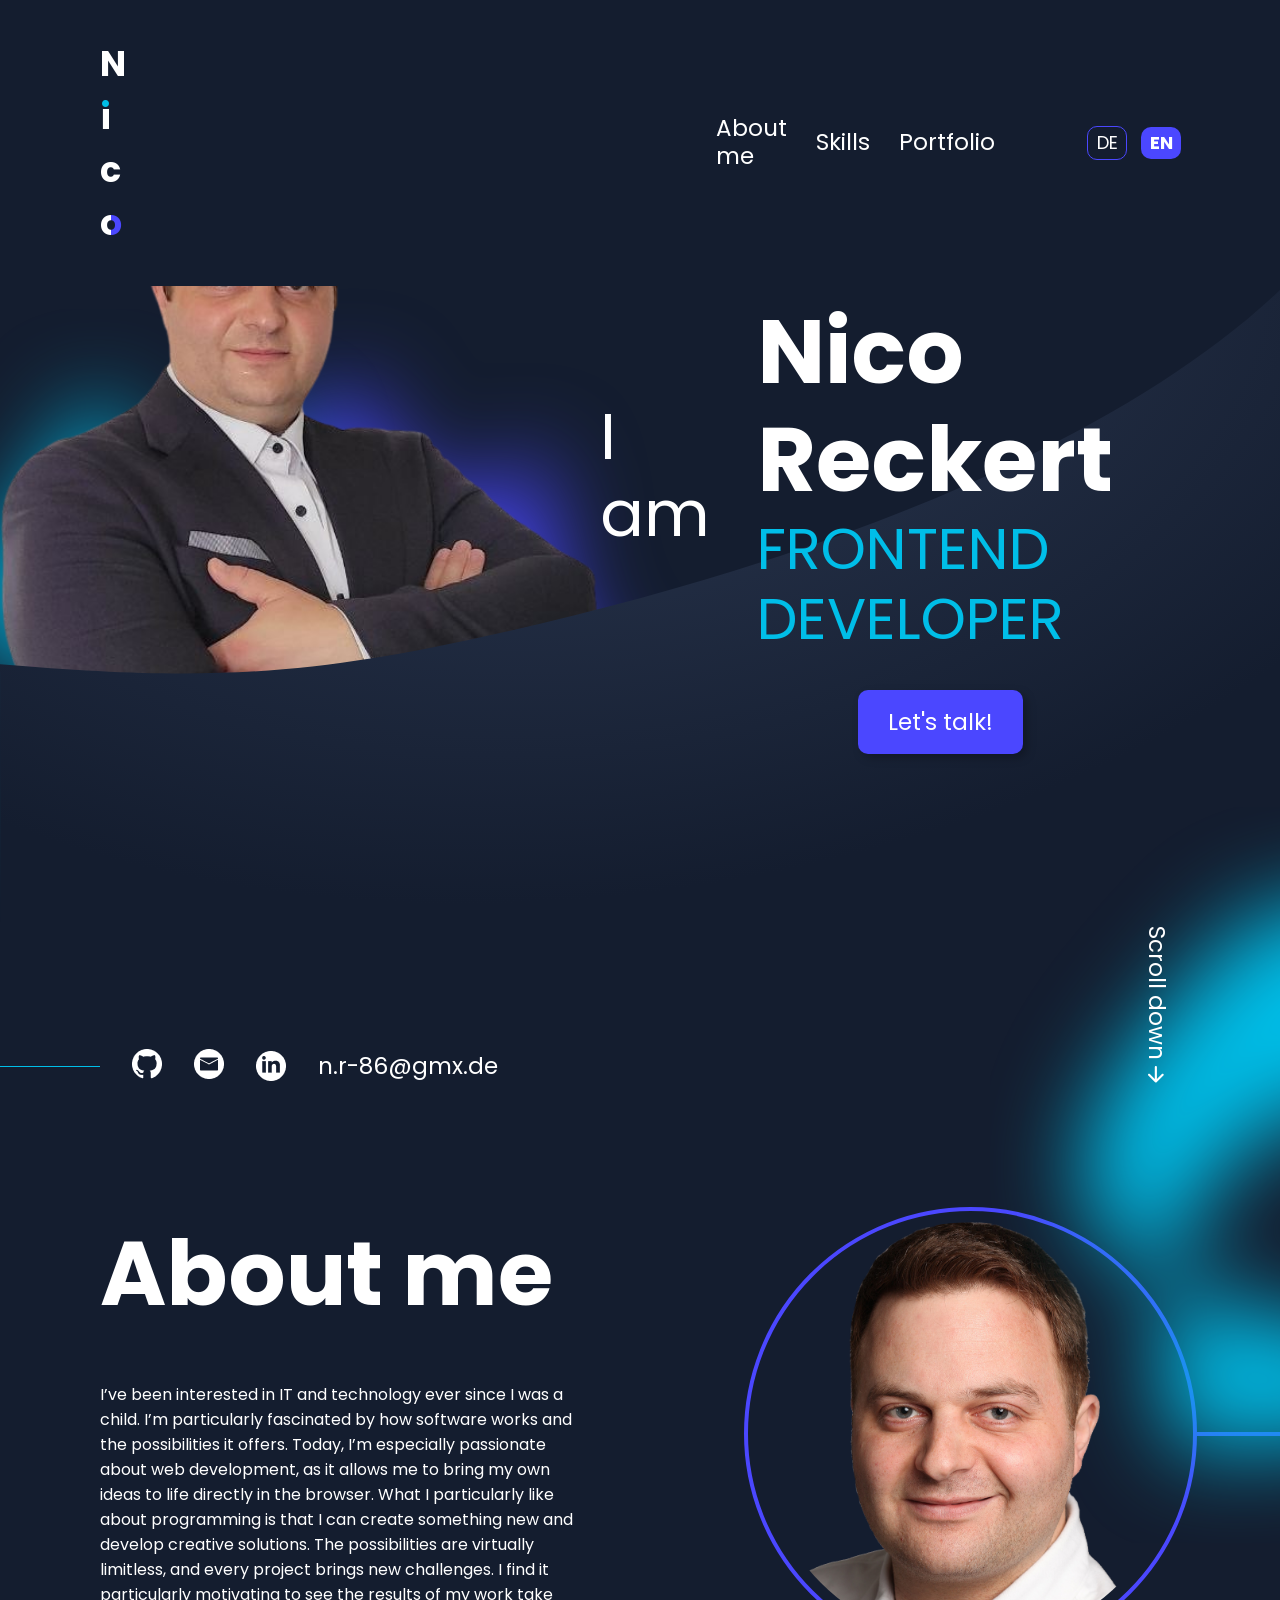
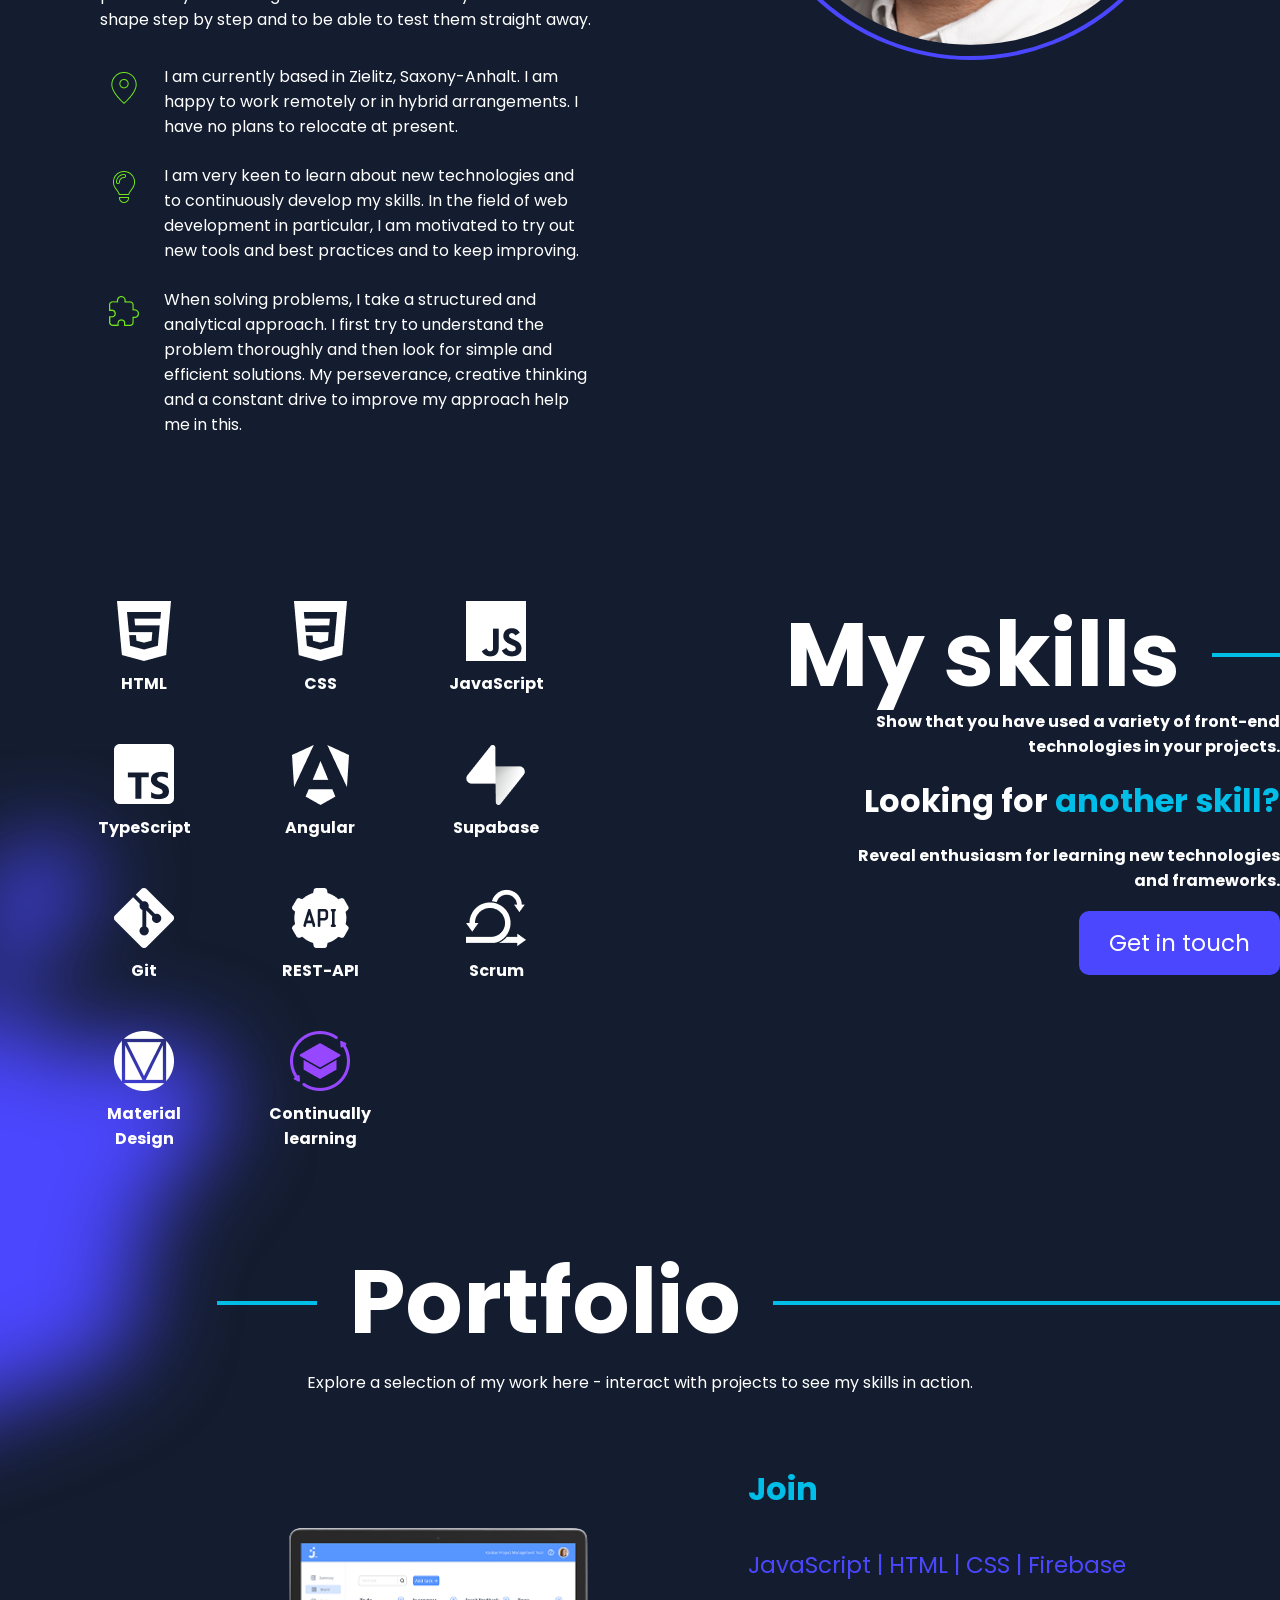
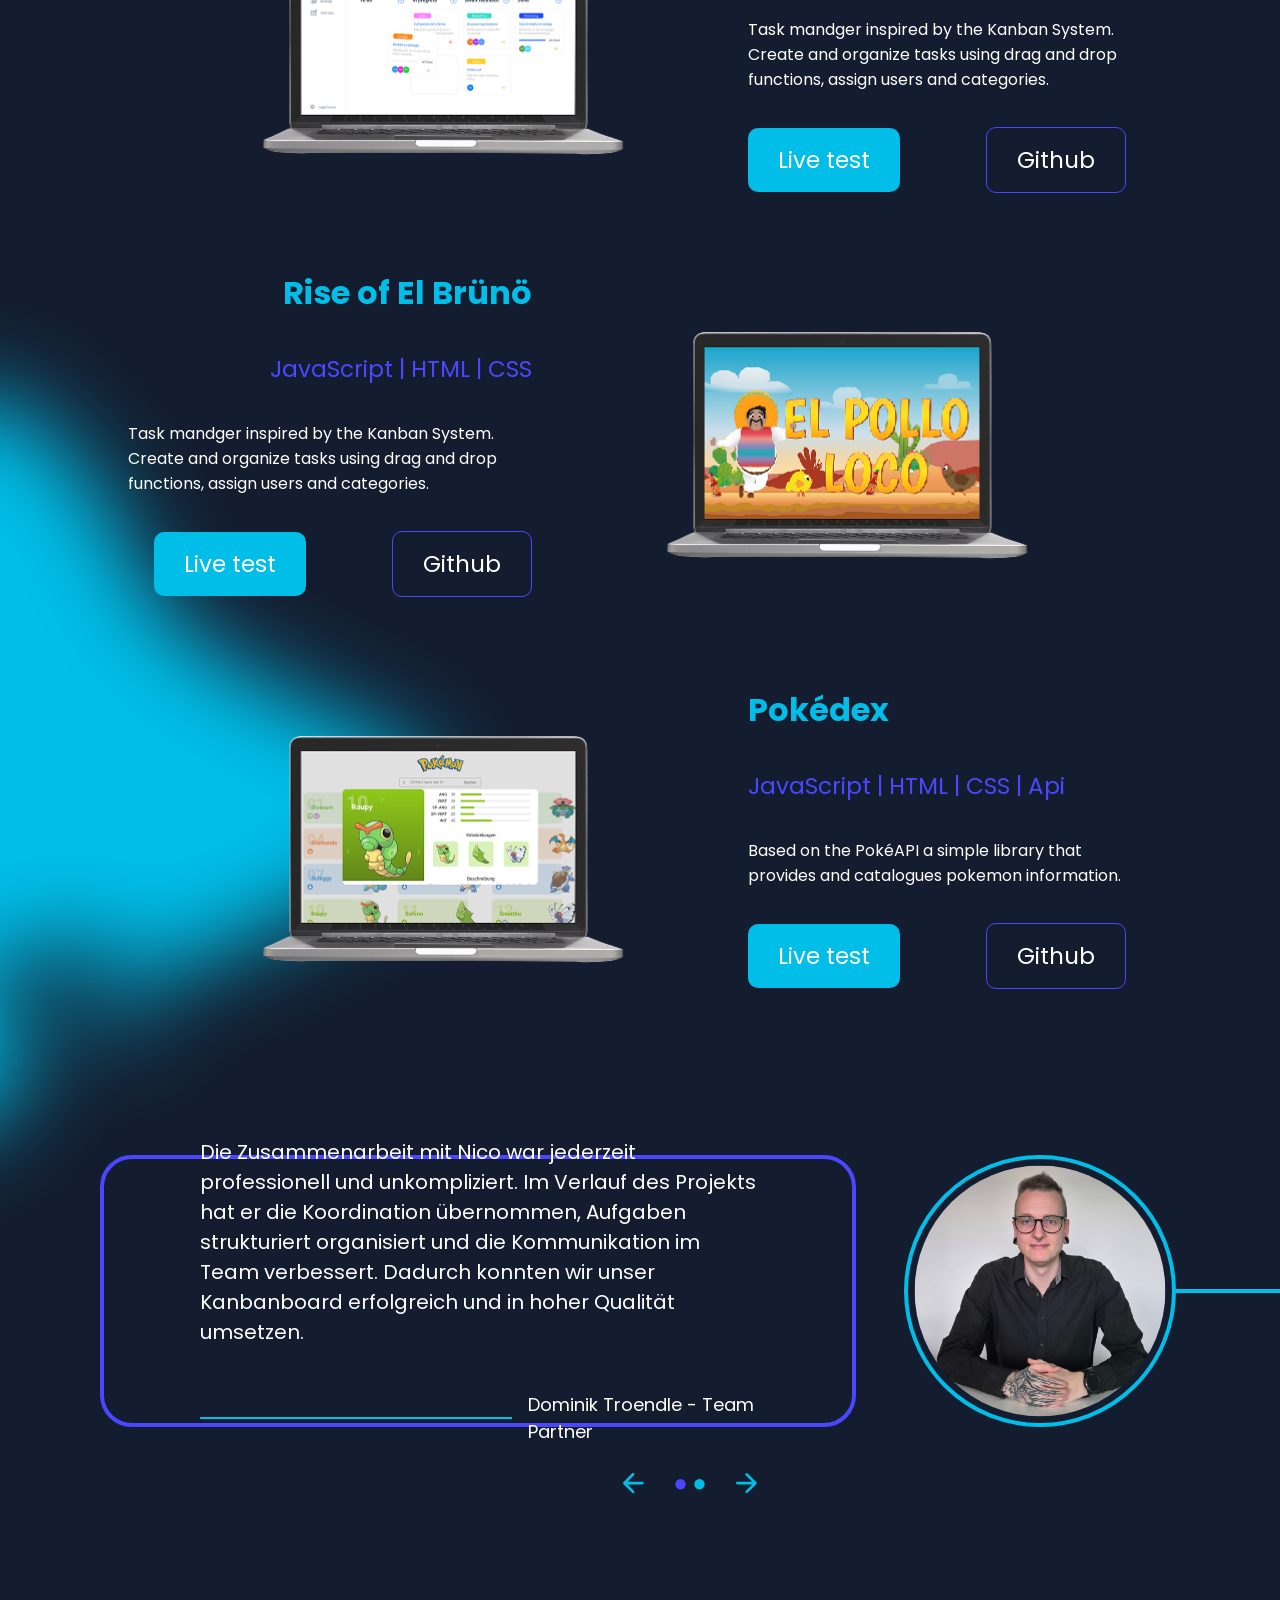
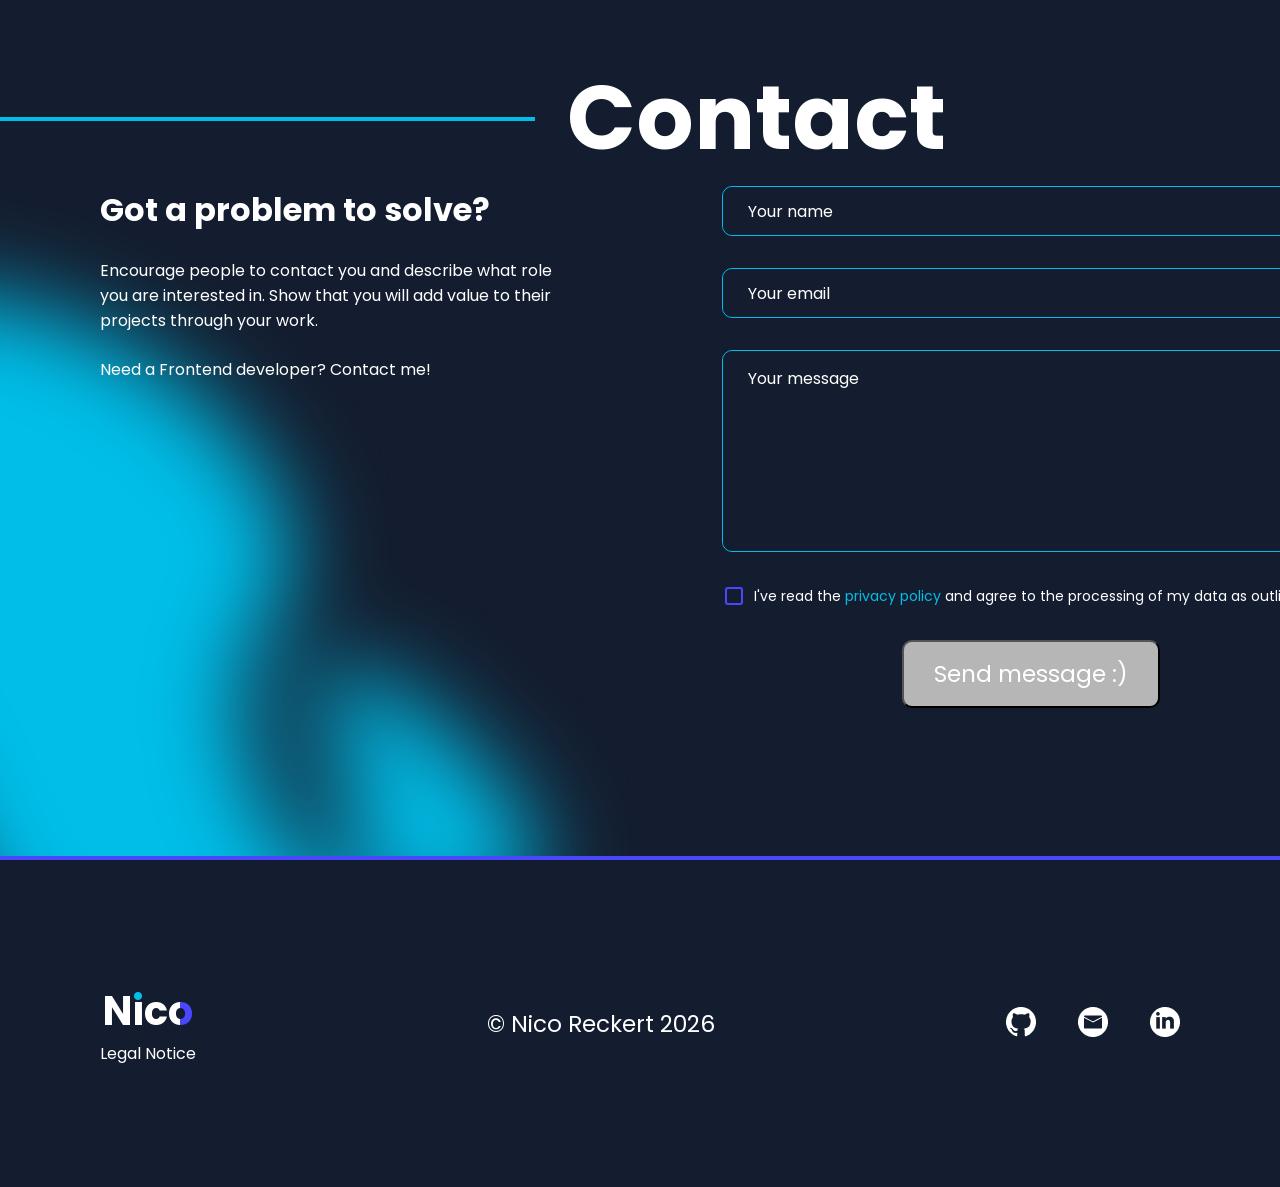
==== index.html @ 0bc27a44 "New assets and section shadows added. Contact form updated with overlay feedback and email sending f" ====
<!DOCTYPE html>
<html lang="en">

<head>
    <meta charset="UTF-8">
    <meta name="viewport" content="width=device-width, initial-scale=1.0">
    <title>Nico Reckert</title>
    <link rel="icon" type="image/svg+xml" href="./assets/icons/favicon.svg">
    <link rel="stylesheet" href="style.css">
    <link rel="stylesheet" href="css/font.css">
</head>

<body>
    <div class="all-content">
        <div class="content">
            <img class="shadow2" src="./assets/img/31. Green shadow Skills Portfolio.svg" alt="">
            <img class="shadow3" src="./assets/img/32 Purple shadow portfolio.svg" alt="">
            <img class="shadow4" src="./assets/img/33. Purple shadow Footer.svg" alt="">
            <img class="shadow5" src="./assets/img/54. Green shadow 3 (skills and portfolio section).svg" alt="">
            <header class="header">
                <div class="header__container">
                    <span class="header__logo">N<span class="header__logo-i">i</span>c<span
                            class="header__logo-o">o</span>
                    </span>
                    <nav class="header__nav">
                        <div class="header__links">
                            <a class="header__link" href="#about">About me</a>
                            <a class="header__link" href="#skills">Skills</a>
                            <a class="header__link" href="#portfolio">Portfolio</a>
                        </div>
                        <div class="header__language-switcher">
                            <button class="header__language-button" id="german-button">DE</button>
                            <button class="header__language-button header__language-button--active"
                                id="english-button">EN</button>
                        </div>
                    </nav>
                </div>
            </header>
            <section class="hero">
                <div class="hero__container">
                    <div class="hero__main">
                        <div class="hero__image-wrapper">
                            <img class="hero__image" src="./assets/img/Test9.png" alt="">
                            <img class="hero__shadows" src="./assets/img/29. photo shadows.svg" alt="">
                        </div>
                        <div class="hero__content">
                            <div class="hero__text">
                                <div class="hero__heading">
                                    <span class="hero__intro">I am</span>
                                    <div class="hero__title">
                                        <h1 class="hero__name">Nico Reckert</h1>
                                        <p class="hero__role">FRONTEND DEVELOPER</p>
                                    </div>
                                </div>
                                <a href="#contact" class="hero__button">Let's talk!</a>
                            </div>
                        </div>
                    </div>
                    <div class="hero__footer">
                        <div class="hero__social">
                            <span class="hero__social-line"></span>
                            <a href="https://github.com/NicoReckert" target="_blank"><img class="hero__social-icon"
                                    src="./assets/icons/Property 1=Default(1).png" alt=""></a>
                            <a href="#contact"><img class="hero__social-icon"
                                    src="./assets/icons/Property 1=Default(2).png" alt=""></a>
                            <img class="hero__social-icon" src="./assets/icons/Property 1=Default(3).png" alt="">
                            <a class="hero__email" href="mailto:n.r-86@gmx.de">n.r-86@gmx.de</a>
                        </div>
                        <div class="hero__scroll">
                            <span class="hero__scroll-text">Scroll down</span>
                            <img class="hero__scroll-icon" src="./assets/icons/Vector(2).svg" alt="">
                        </div>
                    </div>
                </div>
                <div class="hero__divider">
                    <img class="hero__divider-img" src="./assets/img/28. Hero Background.svg" alt="">
                </div>
            </section>
            <section class="about" id="about">
                <img class="shadow1" src="./assets/img/30. Purple shadow about me.svg" alt="">
                <div class="about__content">
                    <h2 class="about__title" id="about-title">About me</h2>
                    <div class="about__body">
                        <p class="about__text" id="about-introduction">
                            Schon seit meiner Kindheit interessiere ich mich für IT und Technik. Besonders fasziniert
                            mich,
                            wie Software funktioniert und welche Möglichkeiten sie bietet. Heute begeistert mich vor
                            allem
                            die Webentwicklung, da ich hier eigene Ideen direkt im Browser umsetzen kann.

                            Am Programmieren gefällt mir besonders, dass ich etwas Neues erschaffen und kreative
                            Lösungen
                            entwickeln kann. Die Möglichkeiten sind nahezu unbegrenzt, und jedes Projekt bringt neue
                            Herausforderungen mit sich. Besonders motivierend ist für mich, die Ergebnisse meiner Arbeit
                            Schritt für Schritt wachsen zu sehen und direkt testen zu können.</p>
                        <div class="about__social">
                            <div class="about__social-item">
                                <img class="about__social-icon" src="./assets/icons/11.Location.png" alt="">
                                <p class="about__text" id="about-location">Ich bin derzeit in Zielitz in Sachsen-Anhalt
                                    ansässig. Ich
                                    arbeite
                                    gerne remote oder in
                                    hybriden Modellen. Eine Relocation ist für mich aktuell nicht vorgesehen.</p>
                            </div>
                            <div class="about__social-item">
                                <img class="about__social-icon" src="./assets/icons/12. bulb desktop.png" alt="">
                                <p class="about__text" id="about-learning">Ich bin sehr daran interessiert, neue
                                    Technologien kennenzulernen
                                    und
                                    meine Fähigkeiten kontinuierlich weiterzuentwickeln. Besonders im Bereich
                                    Webentwicklung
                                    motiviert es mich, neue Tools und Best Practices auszuprobieren und mich stetig zu
                                    verbessern.</p>
                            </div>
                            <div class="about__social-item">
                                <img class="about__social-icon" src="./assets/icons/13. puzzle desktop.png" alt="">
                                <p class="about__text" id="about-problem-solving">Beim Lösen von Problemen gehe ich
                                    strukturiert und analytisch
                                    vor.
                                    Ich versuche zunächst, das Problem genau zu verstehen und suche dann nach einfachen
                                    und
                                    effizienten Lösungen. Dabei helfen mir Ausdauer, kreatives Denken und das ständige
                                    Verbessern meiner Umsetzung.</p>
                            </div>
                        </div>
                    </div>
                </div>
                <div class="about__visual">
                    <div class="about__portrait-wrapper">
                        <img class="about__image" src="./assets/img/portrait.png" alt="">
                    </div>
                    <span class="about__line"></span>
                </div>
            </section>
            <section class="skills" id="skills">
                <ul class="skills__grid">
                    <li class="skills__item">
                        <img class="skills__icon" src="./assets/icons/14. Icons.png" alt="HTML">
                        <p class="skills__item-label">HTML</p>
                    </li>
                    <li class="skills__item">
                        <img class="skills__icon" src="./assets/icons/14. Icons(1).png" alt="CSS">
                        <p class="skills__item-label">CSS</p>
                    </li>
                    <li class="skills__item">
                        <img class="skills__icon" src="./assets/icons/14. Icons(2).png" alt="JavaScript">
                        <p class="skills__item-label">JavaScript</p>
                    </li>
                    <li class="skills__item">
                        <img class="skills__icon" src="./assets/icons/14. Icons(3).png" alt="TypeScript">
                        <p class="skills__item-label">TypeScript</p>
                    </li>
                    <li class="skills__item">
                        <img class="skills__icon" src="./assets/icons/14. Icons(4).png" alt="Angular">
                        <p class="skills__item-label">Angular</p>
                    </li>
                    <li class="skills__item">
                        <img class="skills__icon" src="./assets/icons/14. Icons(5).png" alt="Supabase">
                        <p class="skills__item-label">Supabase</p>
                    </li>
                    <li class="skills__item">
                        <img class="skills__icon" src="./assets/icons/14. Icons(6).png" alt="Git">
                        <p class="skills__item-label">Git</p>
                    </li>
                    <li class="skills__item">
                        <img class="skills__icon" src="./assets/icons/14. Icons(7).png" alt="REST-API">
                        <p class="skills__item-label">REST-API</p>
                    </li>
                    <li class="skills__item">
                        <img class="skills__icon" src="./assets/icons/14. Icons(8).png" alt="Scrum">
                        <p class="skills__item-label">Scrum</p>
                    </li>
                    <li class="skills__item">
                        <img class="skills__icon" src="./assets/icons/14. Icons(9).png" alt="Material Design">
                        <p class="skills__item-label">Material Design</p>
                    </li>
                    <li class="skills__item">
                        <img class="skills__icon" src="./assets/icons/14. Icons(10).png" alt="Continually learning">
                        <p class="skills__item-label">Continually learning</p>
                    </li>
                </ul>
                <div class="skills__content">
                    <div class="skills__header">
                        <h2 class="skills__title">My skills</h2>
                        <span class="skills__line"></span>
                    </div>
                    <p class="skills__text">Show that you have used a variety of front-end </p>
                    <p class="skills__text"> technologies in your projects.</p><br>
                    <p class="skills__highlight">Looking for <span class="skills__highlight-accent">another
                            skill?</span></p><br>
                    <p class="skills__text">Reveal enthusiasm for learning new technologies</p>
                    <p class="skills__text">and frameworks.</p><br>
                    <a href="#contact" class="skills__button">Get in touch</a>
                </div>
            </section>
            <section class="portfolio" id="portfolio">
                <div class="portfolio__header">
                    <span class="portfolio__line-left"></span>
                    <h2 class="portfolio__title">Portfolio</h2>
                    <span class="portfolio__line-right"></span>
                </div>
                <p class="portfolio__text">Explore a selection of my work here - interact with projects to see my skills
                    in action.</p>
                <div class="portfolio__project">
                    <img class="portfolio__project-image" src="./assets/img/join photo.png" alt="">
                    <div class="portfolio__project-content">
                        <h3 class="portfolio__project-title">Join</h3>
                        <p class="portfolio__project-tech">JavaScript | HTML | CSS | Firebase</p>
                        <p class="portfolio__project-description">Task mandger inspired by the Kanban System. Create and
                            organize tasks
                            using drag and drop
                            functions, assign users and categories.</p>
                        <div class="portfolio__project-actions">
                            <a class="portfolio__project-link--primary" href="https://join.nico-reckert.de"
                                target="_blank">Live test</a>
                            <a class="portfolio__project-link--secondary" href="https://github.com/NicoReckert/join"
                                target="_blank">Github</a>
                        </div>
                    </div>
                </div>
                <div class="portfolio__project portfolio__project--reversed">
                    <img class="portfolio__project-image" src="./assets/img/El Pollo Loco photo.png" alt="">
                    <div class="portfolio__project-content portfolio__project-content--end">
                        <h3 class="portfolio__project-title">Rise of El Brünö</h3>
                        <p class="portfolio__project-tech">JavaScript | HTML | CSS</p>
                        <p class="portfolio__project-description">Task mandger inspired by the Kanban System. Create and
                            organize tasks
                            using drag and drop
                            functions, assign users and categories.</p>
                        <div class="portfolio__project-actions">
                            <a class="portfolio__project-link--primary" href="https://rise-of-el-brueno.nico-reckert.de"
                                target="_blank">Live test</a>
                            <a class="portfolio__project-link--secondary"
                                href="https://github.com/NicoReckert/rise-of-el-brueno" target="_blank">Github</a>
                        </div>
                    </div>
                </div>
                <div class="portfolio__project">
                    <img class="portfolio__project-image" src="./assets/img/Pokédex photo.png" alt="">
                    <div class="portfolio__project-content">
                        <h3 class="portfolio__project-title">Pokédex</h3>
                        <p class="portfolio__project-tech">JavaScript | HTML | CSS | Api</p>
                        <p class="portfolio__project-description">Based on the PokéAPI a simple library that provides
                            and catalogues pokemon information.</p>
                        <div class="portfolio__project-actions">
                            <a class="portfolio__project-link--primary" href="https://pokedex.nico-reckert.de"
                                target="_blank">Live test</a>
                            <a class="portfolio__project-link--secondary" href="https://github.com/NicoReckert/pokedex"
                                target="_blank">Github</a>
                        </div>
                    </div>
                </div>
            </section>
            <section class="references">
                <div class="references__item">
                    <div class="references__content">
                        <p class="references__quote" id="references-quote">Die Zusammenarbeit mit Nico war jederzeit
                            professionell und unkompliziert. Im Verlauf des Projekts hat er die Koordination übernommen,
                            Aufgaben strukturiert organisiert und die Kommunikation im Team verbessert. Dadurch konnten
                            wir unser Kanbanboard erfolgreich und in hoher Qualität umsetzen.</p>
                        <div class="references__footer">
                            <span class="references__divider"></span>
                            <p class="references__author" id="references-author">Dominik Troendle - Team Partner</p>
                        </div>
                    </div>
                    <div class="references__profile">
                        <div class="references__avatar">
                            <img class="references__image" id="references-image" src="./assets/img/187118235.png"
                                alt="">
                        </div>
                        <span class="references__line"></span>
                    </div>
                </div>
                <div class="references__navigation">
                    <button class="references__button" id="references-prev"><img class="references__button-arrow"
                            src="./assets/icons/arrow_back.svg" alt=""></button>
                    <div class="references__dots">
                        <span class="references__dot references__dot-active">●</span>
                        <span class="references__dot">●</span>
                        <!-- <span class="references__dot">●</span> -->
                    </div>
                    <button class="references__button" id="references-next"><img class="references__button-arrow"
                            src="./assets/icons/arrow_forward.svg" alt=""></button>
                </div>
            </section>
            <section class="contact" id="contact">
                <div class="contact__header">
                    <span class="contact__line"></span>
                    <h2 class="contact__title">Contact</h2>
                </div>
                <div class="contact__content">
                    <div class="contact__info">
                        <h3 class="contact__subtitle">Got a problem to solve?</h3>
                        <p class="contact__text">Encourage people to contact you and describe what role you are
                            interested in. Show that you
                            will add value to their projects through your work.</p>
                        <p class="contact__text">Need a Frontend developer? Contact me!</p>
                    </div>
                    <form class="contact__form" id="contact-form">
                        <div class="contact__group">
                            <div class="contact__field" id="field-name">
                                <input class="contact__input" id="contact-name" type="text" placeholder="Your name">
                            </div>
                            <span class="contact__error-text d-none" id="error-name">Your name is
                                required</span>
                        </div>
                        <div class="contact__group">
                            <div class="contact__field" id="field-email">
                                <input class="contact__input" id="contact-email" type="email" autocomplete="email"
                                    placeholder="Your email">
                            </div>
                            <span class="contact__error-text d-none" id="error-email-required">Your email is
                                required</span>
                            <span class="contact__error-text d-none" id="error-email-format">
                                Please enter a valid email address
                            </span>
                        </div>
                        <div class="contact__group">
                            <div class="contact__field-area" id="field-message">
                                <textarea class="contact__textarea" id="contact-message"
                                    placeholder="Your message"></textarea>
                            </div>
                            <span class="contact__error-text d-none" id="error-message">Your message is
                                empty</span>
                        </div>
                        <div class="contact__group">
                            <div class="contact__privacy">
                                <div class="contact__checkbox-wrapper">
                                    <input class="contact__checkbox" id="contact-policy" type="checkbox">
                                </div>
                                <p class="contact__privacy-text">I've read the <a class="contact__privacy-link"
                                        href="./html/privacy-policy.html" target="_blank">privacy policy</a> and agree
                                    to the processing
                                    of my data as
                                    outlined.</p>
                            </div>
                            <span class="contact__error-text d-none" id="error-policy">Please accept the
                                privacy policy.</span>
                        </div>
                        <button type="submit" class="contact__button" id="submit-button">Send message :)</button>
                    </form>
                </div>
            </section>
        </div>
    </div>
    <footer class="footer">
        <div class="footer__info">
            <h2 class="footer__logo">N<span class="footer__logo-i">i</span>c<span class="footer__logo-o">o</span></h2>
            <a class="footer__legal-link" href="./html/legal-notice.html" target="_blank">Legal Notice</a>
        </div>
        <p class="footer__copyright">© Nico Reckert 2026</p>
        <div class="footer__social">
            <a class="footer__social-link" href="https://github.com/NicoReckert" target="_blank">
                <img class="footer__social-icon" src="./assets/icons/8. Github button.png" alt="">
            </a>
            <a class="footer__social-link" href="#contact">
                <img class="footer__social-icon" src="./assets/icons/9. Email button.png" alt="">
            </a>
            <a class="footer__social-link" href="">
                <img class="footer__social-icon" src="./assets/icons/10. Linkedin button.png" alt="">
            </a>
        </div>
    </footer>
    <div class="overlay d-none" id="overlay">
        <div class="overlay__content">
            <h3 id="overlay-title"></h3>
            <p id="overlay-message"></p>
        </div>
    </div>
    <script type="module" src="main.js"></script>
</body>

</html>
---- style.css ----
/* .hero__image-wrapper,
.hero__heading,
.hero__button,
.hero__social,
.hero__scroll {
    opacity: 0;
    transform: translateY(20px);
    animation: fadeUp 0.8s ease forwards;
}

.hero__image-wrapper { animation-delay: 0.1s; }
.hero__heading       { animation-delay: 0.3s; }
.hero__button        { animation-delay: 0.5s; }
.hero__social        { animation-delay: 0.7s; }
.hero__scroll        { animation-delay: 0.9s; }

@keyframes fadeUp {
    to {
        opacity: 1;
        transform: translateY(0);
    }
}

.hero__image-wrapper {
    opacity: 0;
    transform: scale(0.95);
    animation: imageIn 1s ease forwards;
}

@keyframes imageIn {
    to {
        opacity: 1;
        transform: scale(1);
    }
} */

/* .hero__image-wrapper,
.hero__heading,
.hero__button,
.hero__social,
.hero__scroll,
.hero__divider {
    opacity: 0;
    transform: translateY(20px) scale(1.03);
    filter: blur(10px);
}

.hero__image-wrapper {
    animation: imageReveal 1s ease forwards;
    animation-delay: 0.1s;
}

@keyframes imageReveal {
    0% {
        opacity: 0;
        transform: scale(1.08);
        filter: blur(14px);
    }
    60% {
        opacity: 1;
        filter: blur(2px);
    }
    100% {
        opacity: 1;
        transform: scale(1);
        filter: blur(0);
    }
}

.hero__heading {
    animation: textIn 0.8s ease forwards;
    animation-delay: 0.6s;
}

.hero__button {
    animation: textIn 0.8s ease forwards;
    animation-delay: 0.8s;
}

@keyframes textIn {
    to {
        opacity: 1;
        transform: translateY(0) scale(1);
        filter: blur(0);
    }
}

.hero__social {
    animation: uiIn 0.8s ease forwards;
    animation-delay: 1.0s;
}

.hero__scroll {
    animation: uiIn 0.8s ease forwards;
    animation-delay: 1.2s;
}

@keyframes uiIn {
    to {
        opacity: 1;
        transform: translateY(0);
        filter: blur(0);
    }
}

.hero__divider {
    animation: dividerIn 1.2s ease forwards;
    animation-delay: 1.4s;
}

@keyframes dividerIn {
    0% {
        opacity: 0;
        transform: translateY(60px);
        filter: blur(8px);
    }
    100% {
        opacity: 1;
        transform: translateY(0);
        filter: blur(0);
    }
}

.hero::before {
    content: "";
    position: absolute;
    inset: 0;
    background: linear-gradient(
        to bottom,
        transparent,
        rgba(0, 150, 255, 0.08),
        transparent
    );
    transform: translateY(-100%);
    animation: scan 1.2s ease forwards;
    z-index: 5;
    pointer-events: none;
}

@keyframes scan {
    to {
        transform: translateY(100%);
    }
} */

:root {
    --primary-1: #4B47FF;
    /*#70E61C*/
    --primary-2: #00BEE8;
    /*#9747FF*/
    --error-color: #E61C40;
    --bg-color: #141D2F;
    --text-color: #FFFFFF;

    --shadow-soft: 0 6px 16px rgba(0, 0, 0, 0.35);
    --shadow-hover: 0 10px 24px rgba(0, 0, 0, 0.45);
    --shadow-primary: 0 8px 20px rgba(75, 71, 255, 0.35);
    --shadow-secondary: 0 8px 20px rgba(0, 190, 232, 0.35);
}

* {
    box-sizing: border-box;
    margin: 0;
    font-family: 'Open-Sans', sans-serif;
}

html {
    scroll-behavior: smooth;
    height: 100%;
}

body {
    scroll-behavior: smooth;
    min-height: 100%;
    display: flex;
    flex-direction: column;
    overflow-x: hidden;
    background-color: #141D2F;
}

.allcontent {
    display: flex;
    flex-direction: column;
    width: 100%;
    flex: 1;
}

.content {
    display: flex;
    justify-content: flex-start;
    align-items: center;
    flex-direction: column;
    width: 100%;
    position: relative;
    overflow: hidden;
}

.shadow1 {
    position: absolute;
    /* width: 572px;
    height: 608px; */
    top: 0px;
    /* transform: translateY(-250px); */
    right: -450px;
    object-fit: cover;
    z-index: 2;
    margin-top: -400px;
}

.shadow2 {
    position: absolute;
    /* width: 572px;
    height: 608px; */
    top: 2350px;
    left: -580px;
    object-fit: cover;
    z-index: -1;
}

.shadow3 {
    position: absolute;
    /* width: 572px;
    height: 608px; */
    top: 3500px;
    left: -300px;
    object-fit: cover;
    z-index: -1;
}

.shadow4 {
    position: absolute;
    /* width: 572px;
    height: 608px; */
    top: 5000px;
    left: -450px;
    object-fit: cover;
    z-index: -1;
}

.shadow5 {
    position: absolute;
    /* width: 572px;
    height: 608px; */
    top: 3650px;
    left: 1620px;
    object-fit: cover;
    z-index: -1;
    transform: scaleX(-1);
}

.header {
    position: fixed;
    display: flex;
    justify-content: center;
    align-items: center;
    background-color: #141D2F;
    width: 100%;
    z-index: 5;
}

.header__container {
    display: flex;
    justify-content: space-between;
    align-items: center;
    width: 100%;
    max-width: 1440px;
    padding: 37px 100px;
    gap: 590px;

}

.header__nav {
    display: flex;
    justify-content: center;
    align-items: center;
    gap: 92px;
}

.header__logo,
h2 {
    color: white;
    font-size: 35px;
    font-family: 'Poppins-Bold';
    font-weight: bold;
}

.header__logo-i {
    display: inline-block;
    color: white;
    font-family: 'Poppins-Bold';
    font-weight: bold;
    font-size: 35px;
    background: linear-gradient(to bottom,
            var(--primary-2) 0 35%,
            white 35% 100%);
    -webkit-background-clip: text;
    background-clip: text;
    -webkit-text-fill-color: transparent;
    color: transparent;
}

.header__logo-o {
    display: inline-block;
    color: white;
    font-family: 'Poppins-Bold';
    font-weight: bold;
    font-size: 35px;
    background: linear-gradient(to right,
            white 0 50%,
            var(--primary-1) 50% 100%);

    -webkit-background-clip: text;
    background-clip: text;
    -webkit-text-fill-color: transparent;
    color: transparent;
}

.header__links {
    display: flex;
    justify-content: center;
    align-items: center;
    gap: 29px;
}

.header__link {
    color: white;
    text-decoration: none;
    font-size: 23px;
    font-family: 'Poppins-Regular';
    font-weight: 400;
    letter-spacing: 0%;
    line-height: 120%;
    transition: all ease-in-out 125ms;
}

.header__link:hover {
    color: var(--primary-2);
}

.header__language-switcher {
    display: flex;
    justify-content: center;
    align-items: center;
    gap: 14px;
}

.header__language-button {
    border-radius: 10px;
    padding: 5px 8px;
    color: #FFFFFF;
    font-size: 18px;
    font-family: 'Poppins-Regular';
    font-weight: 400;
    background-color: #141D2F;
    border: 1px solid var(--primary-1);
    cursor: pointer;
    letter-spacing: 0%;
    line-height: 120%;
    min-width: 40px;
}

.header__language-button--active {
    background-color: var(--primary-1);
    border: none;
    pointer-events: none;
    font-family: 'Poppins-Bold';
    font-weight: bold;
}

.hero {
    display: flex;
    justify-content: center;
    align-items: center;
    gap: 36px;
    width: 100%;
    max-width: 1440px;
    margin-bottom: 124px;
    padding-top: 126px;
}

.hero__image-wrapper {
    display: flex;
    justify-content: center;
    align-items: center;
    position: relative;
    width: 600px;
    height: 800px;
}

.hero__shadows {
    position: absolute;
    top: 20%;
    z-index: 1;
    width: 100%;
    height: 100%;
    scale: 1.4;
}

.hero__image {
    border-radius: 15%;
    width: 600px;
    object-fit: cover;
    /* filter: drop-shadow(10px 5px var(--primary-1)); */
    /* filter:
        drop-shadow(-100px 0px 50px rgba(140, 0, 255, 0.85)) drop-shadow(100px 0 50px rgba(120, 255, 40, 0.85)) drop-shadow(0 20px 40px rgba(0, 0, 0, 0.25)); */
    /* filter:
        drop-shadow(-100px 0px 50px rgba(75, 71, 255, .75)) drop-shadow(100px 0 50px rgba(0, 190, 232, .75)) drop-shadow(0 20px 40px rgba(0, 0, 0, 0.25)); */
    z-index: 2;
    transform: scaleX(-1);
}

.hero__text {
    display: flex;
    justify-content: center;
    align-items: flex-start;
    flex-direction: column;
}

.hero__content {
    display: flex;
    justify-content: center;
    align-items: center;
    z-index: 3;
}

.hero__name {
    color: white;
    font-size: 90px;
    font-family: 'Poppins-Bold';
    font-weight: bold;
    letter-spacing: 3.7%;
    line-height: 120%;
}

.hero__intro {
    color: white;
    writing-mode: sideways-lr;
    font-size: 64px;
    font-family: 'Poppins-Regular';
    font-weight: 400;
    line-height: 120%;
    letter-spacing: 0%;
}

.hero__role {
    color: var(--primary-2);
    font-size: 58px;
    font-family: 'Poppins-Regular';
    font-weight: 400;
    letter-spacing: 0%;
    line-height: 120%;
}

.hero__button {
    padding: 15px 30px;
    border-radius: 10px;
    border: none;
    align-self: center;
    font-size: 23px;
    font-family: 'Poppins-Regular';
    font-weight: 400;
    text-decoration: none;
    color: #FFFFFF;
    background-color: var(--primary-1);
    filter: drop-shadow(4px 4px 4px rgba(0, 0, 0, 0.25));
    transform-origin: top center;
    transition: all 100ms ease-in-out;
    margin-top: 36px;
}

.hero__button:hover {
    transform: scale(1.15);
    background-color: var(--primary-2);
}

.hero__divider {
    position: absolute;
    top: calc(100dvh - 610px);
    display: flex;
    justify-content: center;
    align-items: center;
    width: 100%;
    z-index: 2;
}

.hero__divider-img {
    width: 100%;
    object-fit: cover;
    object-position: center;
}

.hero__heading {
    display: flex;
    justify-content: center;
    align-items: center;
    gap: 35px;
}

.hero__title {
    display: flex;
    justify-content: center;
    align-items: flex-start;
    flex-direction: column;
}

.hero__container {
    display: flex;
    justify-content: space-between;
    align-items: center;
    flex-direction: column;
    width: 100%;
}

.hero__main {
    display: flex;
    justify-content: center;
    align-items: center;
}

.hero__footer {
    padding-right: 96px;
    display: flex;
    width: 100%;
    justify-content: space-between;
    align-items: flex-end;
    z-index: 3;
}

.hero__social {
    display: flex;
    justify-content: flex-start;
    align-items: center;
    gap: 32px;
}

.hero__scroll {
    display: flex;
    justify-content: center;
    align-items: center;
    flex-direction: column;
    gap: 6px;
}

.hero__scroll-text {
    color: #FFFFFF;
    font-family: 'Poppins-Regular';
    font-weight: 400;
    font-size: 23px;
    line-height: 120%;
    letter-spacing: 0%;
    writing-mode: vertical-rl;
}

.hero__scroll-icon {
    width: 16px;
    object-fit: cover;
}

.hero__social-line {
    height: 1px;
    width: 100px;
    background-color: var(--primary-2);
}

.hero__email {
    color: white;
    font-family: 'Poppins-Regular';
    font-weight: 400;
    font-size: 23px;
    text-decoration: none;
    transition: all 120ms ease-in-out;
}

.hero__email:hover {
    color: var(--primary-2);
}

.hero__social-icon {
    width: 30px;
    object-fit: cover;
    transition: all 120ms ease-in-out;
}

.hero__social-icon:hover {
    transform: scale(1.33);
}

.about {
    position: relative;
    display: flex;
    justify-content: space-between;
    align-items: flex-start;
    width: 100%;
    gap: 149px;
    z-index: 2;
    max-width: 1440px;
}

.about__content {
    display: flex;
    justify-content: center;
    align-items: flex-start;
    flex-direction: column;
    width: 100%;
    max-width: 600px;
    padding-left: 100px;
    gap: 40px;
}

.about__body {
    display: flex;
    justify-content: center;
    align-items: flex-start;
    flex-direction: column;
    gap: 32px;
}

.about__title {
    color: white;
    font-size: 90px;
    font-family: 'Poppins-Bold';
    font-weight: bold;

}

.about__text {
    color: white;
    font-family: 'Poppins-Regular';
    font-weight: 400;
}

.about__social {
    display: flex;
    justify-content: center;
    align-items: center;
    flex-direction: column;
    gap: 24px;
}

.about__social-item {
    display: flex;
    justify-content: flex-start;
    align-items: flex-start;
    gap: 16px;
}

.about__social-icon {
    width: 48px;
    object-fit: cover;
    transition: all 120ms ease-in-out;
}

.about__social-icon:hover {
    transform: scale(1.33);
}

.about__visual {
    display: flex;
    justify-content: center;
    align-items: center;
    width: 100%;
}

.about__portrait-wrapper {
    display: flex;
    justify-content: center;
    align-items: center;
    width: 453px;
    height: 453px;
    border: 4px var(--primary-1) solid;
    border-radius: 50%;
    overflow: hidden;
}

.about__image {
    width: 100%;
    height: 100%;
    object-fit: cover;
    object-position: top;
    transform: scale(0.95);
    border-radius: 50%;
}

.about__line {
    /* width: 267px; */
    flex: 1;
    height: 4px;
    background-color: var(--primary-1);
}

.skills {
    display: flex;
    justify-content: flex-start;
    align-items: flex-start;
    width: 100%;
    max-width: 1440px;
    padding-left: 100px;
    margin-top: 164px;
}

.skills__grid {
    list-style: none;
    padding: 0;
    margin: 0;
    display: flex;
    justify-content: flex-start;
    align-items: center;
    gap: 48px 88px;
    max-width: 664px;
    flex-wrap: wrap;
    width: 100%;
}

.skills__text {
    color: white;
    font-family: 'Poppins-Bold';
    font-weight: bold;
}

.skills__item-label {
    color: white;
    font-family: 'Poppins-Bold';
    font-weight: bold;
}

.skills__content {
    display: flex;
    justify-content: flex-start;
    align-items: flex-end;
    flex-direction: column;
    width: 100%;
}

.skills__title {
    color: white;
    font-family: 'Poppins-Bold';
    font-weight: bold;
    font-size: 90px;
    line-height: 120%;
}

.skills__item {
    display: flex;
    justify-content: center;
    align-items: center;
    flex-direction: column;
    gap: 10px;
    width: 88px;
    text-align: center;
}

.skills__item:hover .skills__icon {
    animation: bounce 600ms ease-in-out;
}

@keyframes bounce {
    0% {
        transform: translateY(0)
    }

    15% {
        transform: translateY(-12px)
    }

    40% {
        transform: translateY(-12px)
    }

    100% {
        transform: translateY(0)
    }
}

.skills__line {
    width: 68px;
    height: 4px;
    background-color: var(--primary-2);
}

.skills__header {
    display: flex;
    justify-content: flex-start;
    align-items: center;
    gap: 32px;
}

.skills__highlight {
    color: white;
    font-family: 'Poppins-Bold';
    font-weight: bold;
    font-size: 32px;
}

.skills__highlight-accent {
    color: var(--primary-2);
    font-family: 'Poppins-Bold';
    font-weight: bold;
    font-size: 32px;
}

.skills__button {
    color: white;
    font-family: 'Poppins-Regular';
    font-weight: 400;
    font-size: 23px;
    padding: 15px 30px;
    background-color: var(--primary-1);
    border-radius: 10px;
    text-decoration: none;
    transform-origin: top right;
    transition: all 100ms ease-in-out;
}

.skills__button:hover {
    transform: scale(1.15);
    background-color: var(--primary-2);
}

.portfolio {
    display: flex;
    justify-content: center;
    align-items: flex-start;
    flex-direction: column;
    width: 100%;
    max-width: 1440px;
    margin-top: 84px;
}

.portfolio__header {
    display: flex;
    justify-content: flex-end;
    align-items: center;
    width: 100%;
    gap: 32px;
}

.portfolio__line-left {
    width: 100px;
    height: 4px;
    background-color: var(--primary-2);
}

.portfolio__title {
    color: #FFFFFF;
    font-family: 'Poppins-Bold';
    font-weight: bold;
    font-size: 90px;
}

.portfolio__line-right {
    width: 507px;
    height: 4px;
    background-color: var(--primary-2);
}

.portfolio__text {
    color: white;
    font-family: 'Poppins-Regular';
    font-weight: 400;
    font-size: 16px;
    align-self: center;
}

.portfolio__project {
    display: flex;
    justify-content: center;
    align-items: center;
    margin-top: 64px;
    padding: 0 128px;
}

.portfolio__project--reversed {
    flex-direction: row-reverse;
}

.portfolio__project-content {
    display: flex;
    justify-content: flex-start;
    align-items: flex-start;
    flex-direction: column;
    gap: 35px;
}

.portfolio__project-content--end {
    align-items: flex-end;
}

.portfolio__project-title {
    color: var(--primary-2);
    font-family: 'Poppins-Bold';
    font-weight: bold;
    font-size: 32px;
}

.portfolio__project-tech {
    color: var(--primary-1);
    font-family: 'Poppins-Regular';
    font-weight: 400;
    font-size: 23px;
}

.portfolio__project-description {
    color: white;
    font-family: 'Poppins-Regular';
    font-weight: 400;
    font-size: 16px;
}

.portfolio__project-actions {
    display: flex;
    justify-content: center;
    align-items: center;
    gap: 86px;
}

.portfolio__project-image {
    width: 620px;
    height: 340px;
    object-fit: cover;
}

.portfolio__project-link--primary {
    padding: 15px 30px;
    border-radius: 10px;
    background-color: var(--primary-2);
    color: white;
    font-family: 'Poppins-Regular';
    font-weight: 400;
    font-size: 23px;
    text-decoration: none;
    transition: all 100ms ease-in-out;
}

.portfolio__project-link--primary:hover {
    background-color: var(--primary-1);
}

.portfolio__project-link--primary:active {
    background-color: white;
    color: black;
}

.portfolio__project-link--secondary {
    padding: 15px 30px;
    border-radius: 10px;
    color: white;
    font-family: 'Poppins-Regular';
    font-weight: 400;
    font-size: 23px;
    text-decoration: none;
    border: 1px solid var(--primary-1);
    transition: all 100ms ease-in-out;
}

.portfolio__project-link--secondary:hover {
    background-color: var(--primary-1);
}

.portfolio__project-link--secondary:active {
    background-color: white;
    color: black;
}

.references {
    display: flex;
    justify-content: center;
    align-items: center;
    flex-direction: column;
    width: 100%;
    max-width: 1440px;
    margin-top: 148px;
    padding-left: 100px;
}

.references__item {
    display: flex;
    justify-content: center;
    align-items: center;
    gap: 48px;
}

.references__content {
    display: flex;
    justify-content: center;
    align-items: center;
    flex-direction: column;
    height: 272px;
    padding: 48px 96px;
    border: 4px solid var(--primary-1);
    border-radius: 32px;
    gap: 44px;
}

.references__quote {
    color: white;
    font-family: 'Poppins-Regular';
    font-weight: 400;
    font-size: 20px;

}

.references__footer {
    display: flex;
    justify-content: center;
    align-items: center;
    gap: 16px;
}

.references__divider {
    width: 405px;
    height: 2px;
    background-color: var(--primary-2);
}

.references__author {
    color: white;
    font-family: 'Poppins-Regular';
    font-weight: 400;
    font-size: 18px;
}

.references__profile {
    display: flex;
    justify-content: flex-end;
    align-items: center;
}

.references__avatar {
    display: flex;
    justify-content: center;
    align-items: center;
    width: 272px;
    height: 272px;
    border: 4px solid var(--primary-2);
    border-radius: 50%;
    overflow: hidden;
}

.references__image {
    width: 100%;
    height: 100%;
    object-fit: cover;
    object-position: top;
    transform: scale(0.95);
    border-radius: 50%;
}

.references__line {
    width: 104px;
    height: 4px;
    background-color: var(--primary-2);
}

.references__navigation {
    display: flex;
    justify-content: center;
    align-items: center;
    margin-top: 36px;
    gap: 20px;
}

.references__button {
    display: flex;
    justify-content: center;
    align-items: center;
    border: none;
    background-color: transparent;
    width: 40px;
    height: 40px;
    cursor: pointer;
}

.references__button:hover {
    border-radius: 100%;
    border: 2px solid var(--primary-2);
}

.references__button:active {
    border: none
}

.references__button-arrow {
    width: 21px;
    height: 21px;
    object-fit: cover;
}

.references__dot {
    font-size: 24px;
    color: var(--primary-2);
}

.references__dot-active {
    color: var(--primary-1);
}

.contact {
    display: flex;
    justify-content: center;
    align-items: flex-start;
    flex-direction: column;
    width: 100%;
    max-width: 1440px;
    margin-top: 148px;
    margin-bottom: 148px;
}

.contact__header {
    display: flex;
    justify-content: flex-start;
    align-items: center;
    gap: 32px;
}

.contact__line {
    width: 535px;
    height: 4px;
    background-color: var(--primary-2);
}

.contact__title {
    color: #FFFFFF;
    font-family: 'Poppins-Bold';
    font-weight: bold;
    font-size: 90px;
}

.contact__content {
    display: flex;
    justify-content: flex-start;
    align-items: flex-start;
    gap: 148px;
    padding-left: 100px;
}

.contact__info {
    display: flex;
    justify-content: center;
    align-items: flex-start;
    flex-direction: column;
    gap: 24px 0px;
    width: 474px;
}

.contact__subtitle {
    color: #FFFFFF;
    font-family: 'Poppins-Bold';
    font-weight: bold;
    font-size: 32px;
}

.contact__text {
    color: white;
    font-family: 'Poppins-Regular';
    font-weight: 400;
    font-size: 16px;
}

.contact__form {
    display: flex;
    justify-content: flex-start;
    align-items: center;
    flex-direction: column;
    gap: 32px 0;
}

.contact__group {
    display: flex;
    justify-content: center;
    align-items: flex-start;
    flex-direction: column;
    gap: 10px;
    width: 100%;
}

.contact__field {
    position: relative;
    display: flex;
    justify-content: flex-start;
    align-items: center;
    border: 1px solid var(--primary-2);
    border-radius: 10px;
    width: 617px;
    height: 50px;
    padding-right: 25px;
}

.contact__field:hover,
.contact__field:focus-within {
    border: 1px solid var(--primary-1);
}

.contact__field--success::after {
    content: "";
    position: absolute;
    right: 25px;
    top: 50%;
    transform: translateY(-50%);
    width: 25px;
    height: 25px;
    background: url("assets/icons/Vector(1).svg") no-repeat center / contain;
}

.contact__field--error::after {
    content: "";
    position: absolute;
    right: 25px;
    top: 50%;
    transform: translateY(-50%);
    width: 25px;
    height: 25px;
    background: url("assets/icons/Vector.svg") no-repeat center / contain;
}

.contact__input {
    width: 100%;
    height: 100%;
    padding: 15px 25px;
    border-radius: 10px;
    background-color: #141D2F;
    color: white;
    font-family: 'Poppins-Regular';
    font-weight: 400;
    font-size: 16px;
    outline: none;
    border: none;
}

.contact__input::placeholder {
    color: white;
}

.contact__input:focus::placeholder {
    opacity: 0;
}

.contact__field-area {
    position: relative;
    display: flex;
    justify-content: flex-start;
    align-items: flex-start;
    border: 1px solid var(--primary-2);
    border-radius: 10px;
    width: 617px;
    height: 202px;
}

.contact__field-area:hover,
.contact__field-area:focus-within {
    border: 1px solid var(--primary-1);
}

.contact__field-area--success::after {
    content: "";
    position: absolute;
    right: 25px;
    top: 25px;
    transform: translateY(-50%);
    width: 25px;
    height: 25px;
    background: url("assets/icons/Vector(1).svg") no-repeat center / contain;
}

.contact__field-area--error::after {
    content: "";
    position: absolute;
    right: 25px;
    top: 25px;
    transform: translateY(-50%);
    width: 25px;
    height: 25px;
    background: url("assets/icons/Vector.svg") no-repeat center / contain;
}

.contact__textarea {
    width: 100%;
    height: 100%;
    padding: 15px 25px;
    background-color: #141D2F;
    border-radius: 10px;
    color: white;
    font-family: 'Poppins-Regular';
    font-weight: 400;
    font-size: 16px;
    outline: none;
    border: none;
    resize: none;
}

.contact__textarea::placeholder {
    color: white;
}

.contact__textarea:focus::placeholder {
    opacity: 0;
}

.contact__privacy {
    display: flex;
    justify-content: flex-start;
    align-items: center;
    gap: 8px;
}

.contact__privacy-text {
    color: white;
    font-family: 'Poppins-Regular';
    font-weight: 400;
    font-size: 14px;
}

.contact__privacy-link {
    color: var(--primary-2);
    font-family: 'Poppins-Regular';
    font-weight: 400;
    font-size: 14px;
    text-decoration: none;
}

.contact__checkbox-wrapper {
    display: flex;
    justify-content: center;
    align-items: center;
    width: 24px;
    height: 24px;
}

.contact__checkbox-wrapper:hover {
    border-radius: 38px;
    background-color: #183771;
}

.contact__checkbox {
    appearance: none;
    width: 18px;
    height: 18px;
    border: 2px solid var(--primary-1);
    border-radius: 3px;
    background: transparent;
    cursor: pointer;
    position: relative;
    display: flex;
    justify-content: center;
    align-items: center;
}

.contact__checkbox:checked::after {
    content: "✓";
    color: var(--primary-1);
    font-size: 18px;
}

.contact__button {
    display: flex;
    justify-content: center;
    align-items: center;
    padding: 15px 30px;
    border-radius: 10px;
    background-color: #B6B6B6;
    color: white;
    font-family: 'Poppins-Regular';
    font-weight: 400;
    font-size: 23px;
    pointer-events: none;
}

.contact__button--enabled {
    background-color: var(--primary-1);
    cursor: pointer;
    pointer-events: all;
}

.contact__error-text {
    font-family: 'Poppins-Regular';
    font-weight: 400;
    font-size: 14px;
    color: #E61C40;
}

.is-error {
    border: 1px solid red;
}

.is-error:hover,
.is-error:focus-within {
    border-color: red;
}

.is-success {
    border: 1px solid var(--primary-1);
}

.footer {
    display: flex;
    justify-content: space-between;
    align-items: center;
    width: 100%;
    margin-top: auto;
    border-top: 4px solid var(--primary-1);
    padding: 121px 100px;
}

.footer__info {
    display: flex;
    justify-content: center;
    align-items: center;
    flex-direction: column;
}

.footer__logo {
    color: #FFFFFF;
    font-family: 'Poppins-Bold';
    font-weight: bold;
    font-size: 40px;
}

.footer__legal-link {
    color: white;
    font-family: 'Poppins-Regular';
    font-weight: 400;
    font-size: 16px;
    text-decoration: none;
}

.footer__copyright {
    color: white;
    font-family: 'Poppins-Regular';
    font-weight: 400;
    font-size: 23px;
}

.footer__social {
    display: flex;
    justify-content: center;
    align-items: center;
    gap: 42px;

}

.footer__social-icon {
    width: 30px;
    height: 30px;
    object-fit: cover;
    transition: all 120ms ease-in-out;
}

.footer__social-icon:hover {
    transform: scale(1.33);
}

.footer__logo-i {
    display: inline-block;
    color: white;
    font-family: 'Poppins-Bold';
    font-weight: bold;
    font-size: 40px;
    background: linear-gradient(to bottom,
            var(--primary-2) 0 35%,
            white 35% 100%);
    -webkit-background-clip: text;
    background-clip: text;
    -webkit-text-fill-color: transparent;
    color: transparent;
}

.footer__logo-o {
    display: inline-block;
    color: white;
    font-family: 'Poppins-Bold';
    font-weight: bold;
    font-size: 40px;
    background: linear-gradient(to right,
            white 0 50%,
            var(--primary-1) 50% 100%);
    -webkit-background-clip: text;
    background-clip: text;
    -webkit-text-fill-color: transparent;
    color: transparent;
}

.overlay {
    position: fixed;
    inset: 0;
    background: rgba(0, 0, 0, .65);
    display: flex;
    justify-content: center;
    align-items: center;
    z-index: 9999;
}

.overlay.d-none {
    display: none;
}

.overlay__content {
    width: min(90%, 420px);
    background: white;
    border-radius: 12px;
    padding: 2rem;
    text-align: center;
}

.contact__input:-webkit-autofill,
.contact__input:-webkit-autofill:hover,
.contact__input:-webkit-autofill:focus,
.contact__input:-webkit-autofill:active {
    -webkit-box-shadow: 0 0 0 1000px #141D2F inset;
    -webkit-text-fill-color: white;

    font-family: 'Poppins-Regular', sans-serif;
    font-weight: 400;
    font-size: 16px;

    transition: background-color 5000s ease-in-out 0s;
}

.d-none {
    display: none;
}

.shape--one path {
    fill: var(--primary-2);
}

.shape--two path {
    fill: var(--primary-1);
}
---- css/font.css ----
@font-face {
    font-display: swap;
    font-family: 'Poppins-Regular';
    src: url('../assets/fonts/Poppins-Regular.ttf') format('truetype');
    font-style: normal;
    font-weight: 400;
}

@font-face {
    font-display: swap;
    font-family: 'Poppins-Bold';
    src: url('../assets/fonts/Poppins-Bold.ttf') format('truetype');
    font-style: normal;
    font-weight: bold;
}
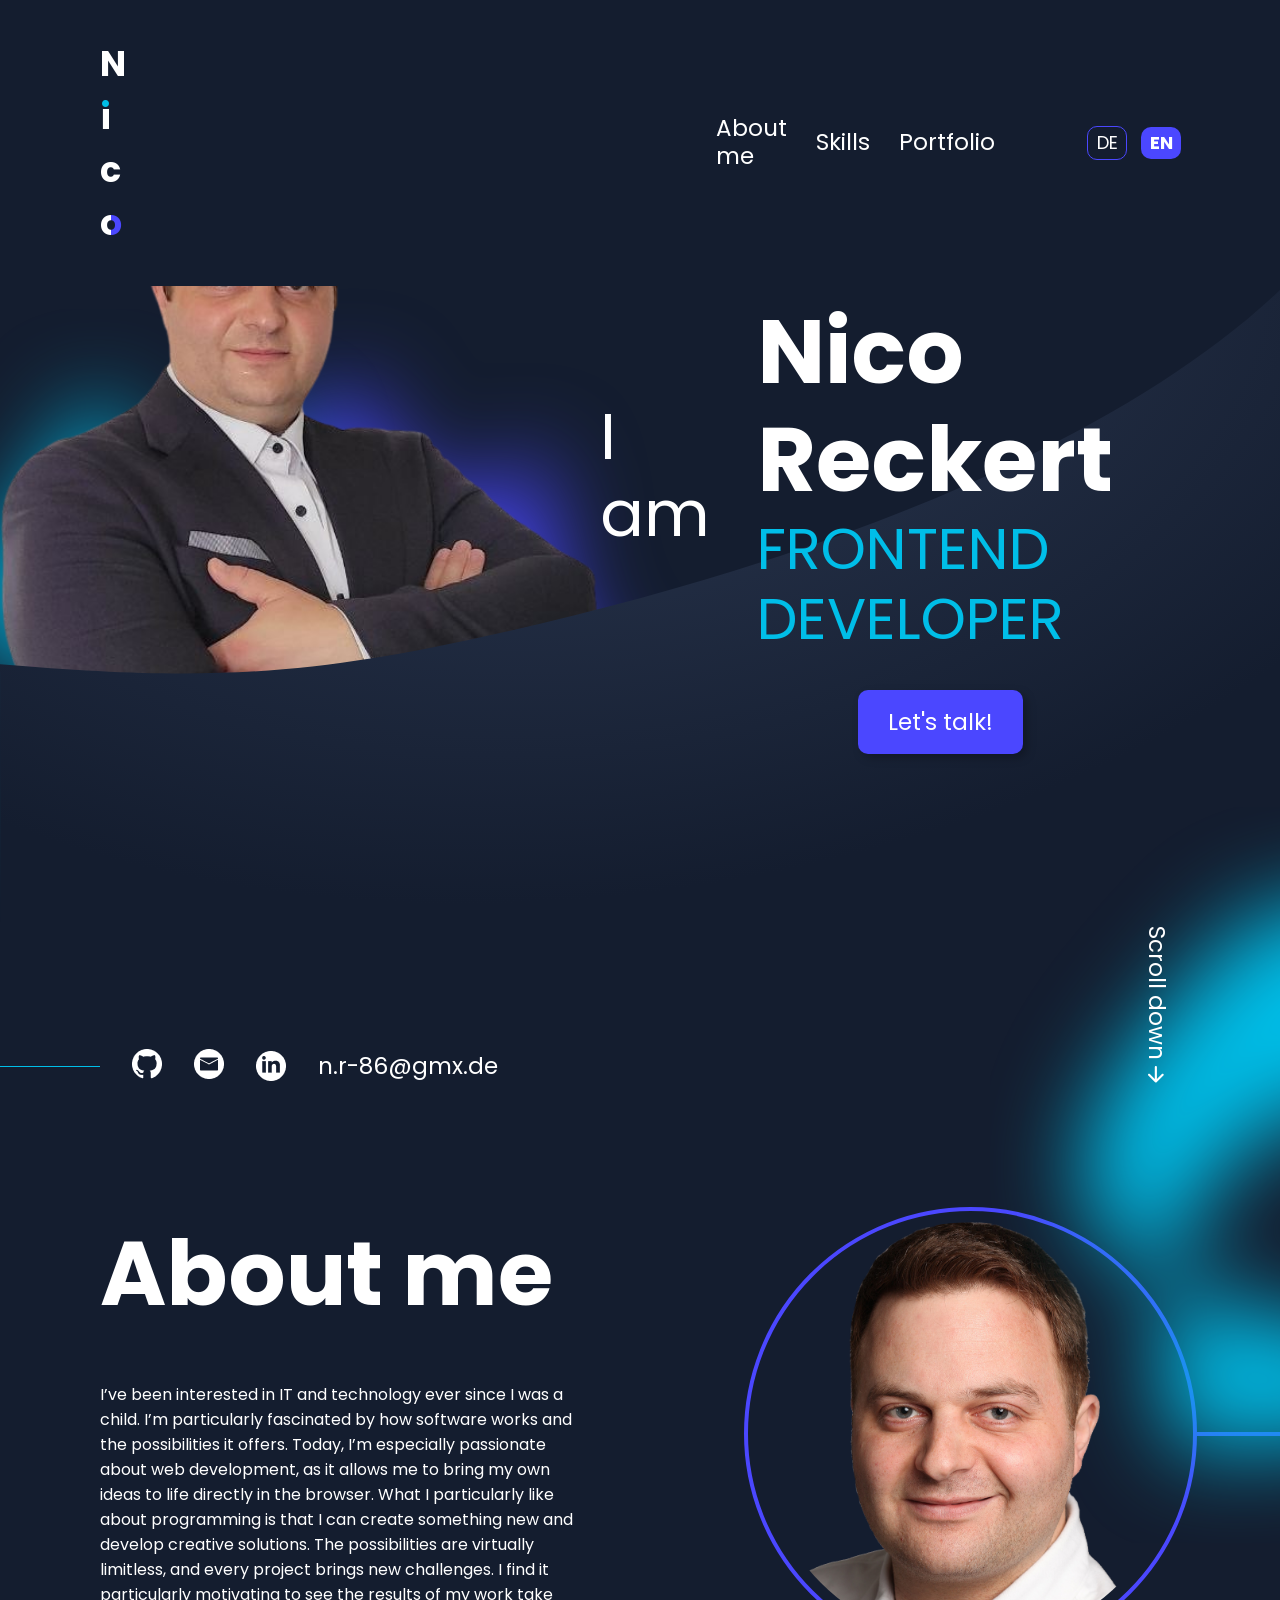
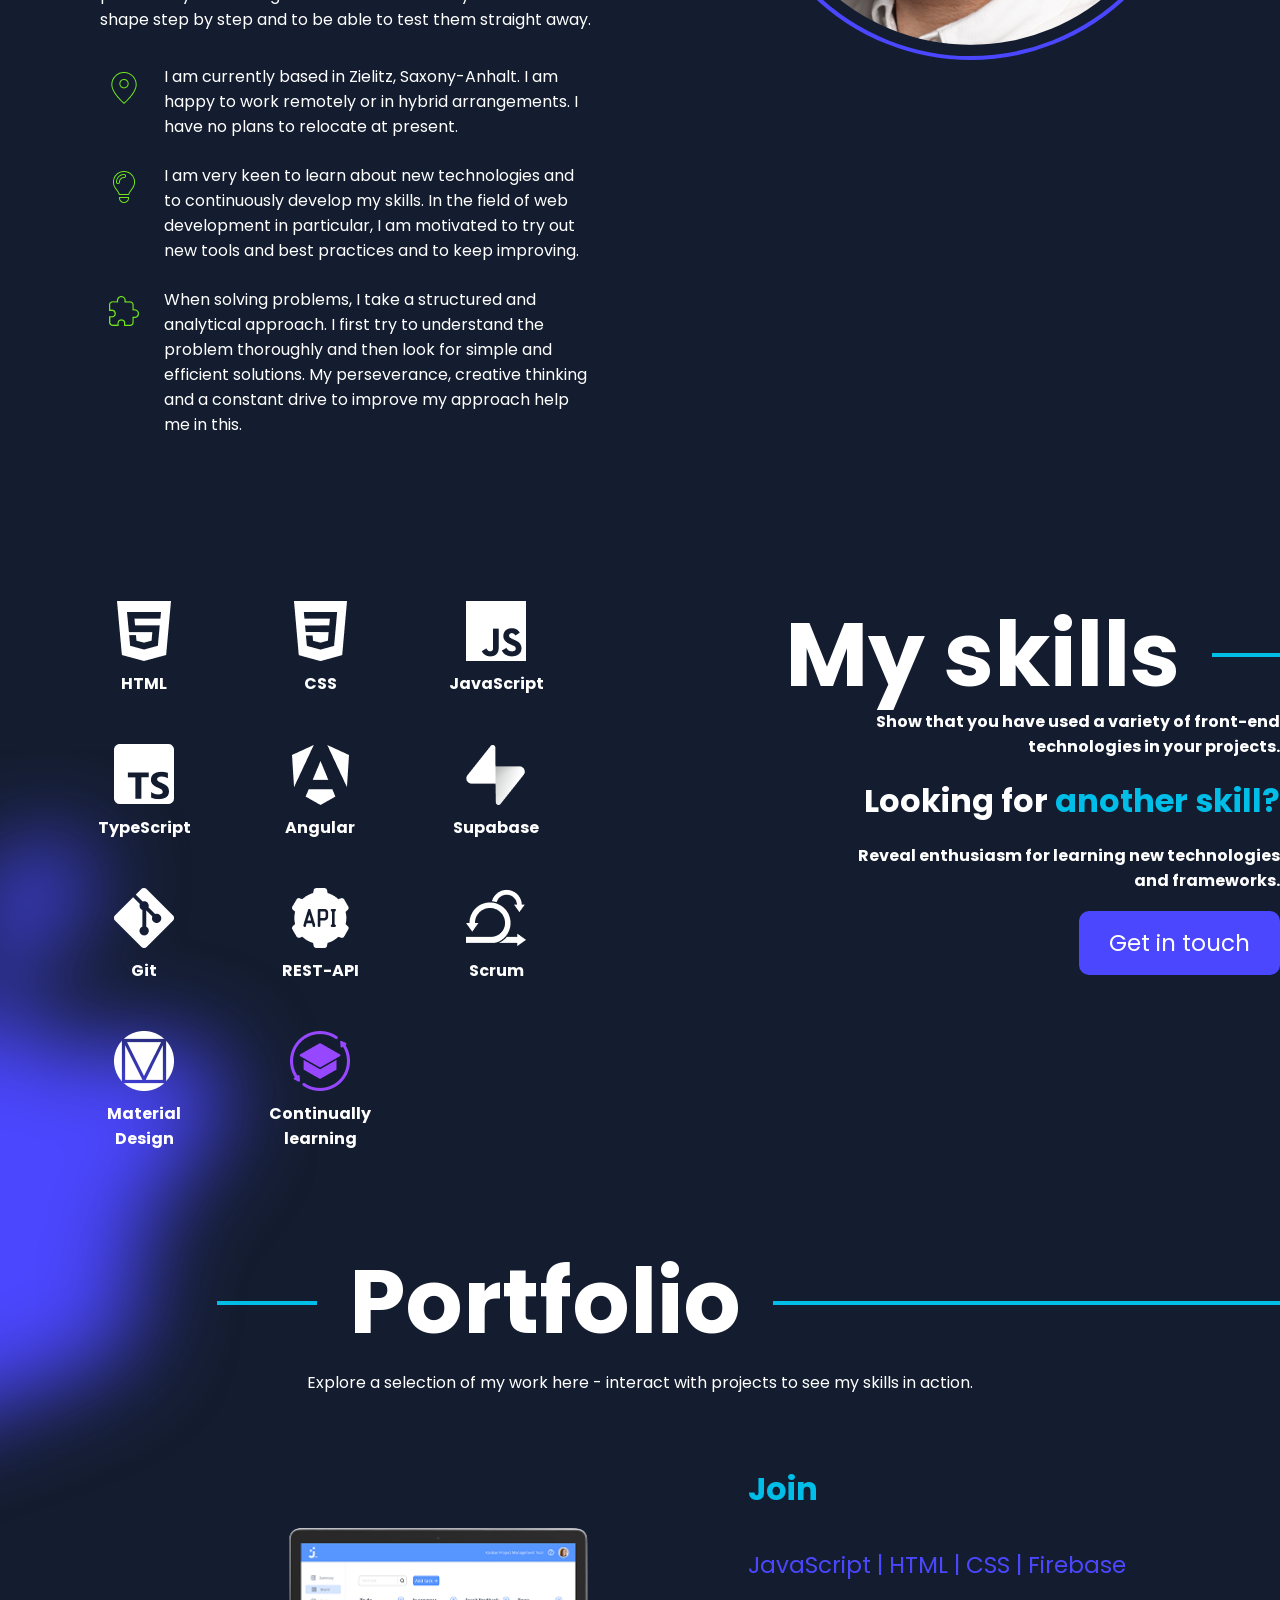
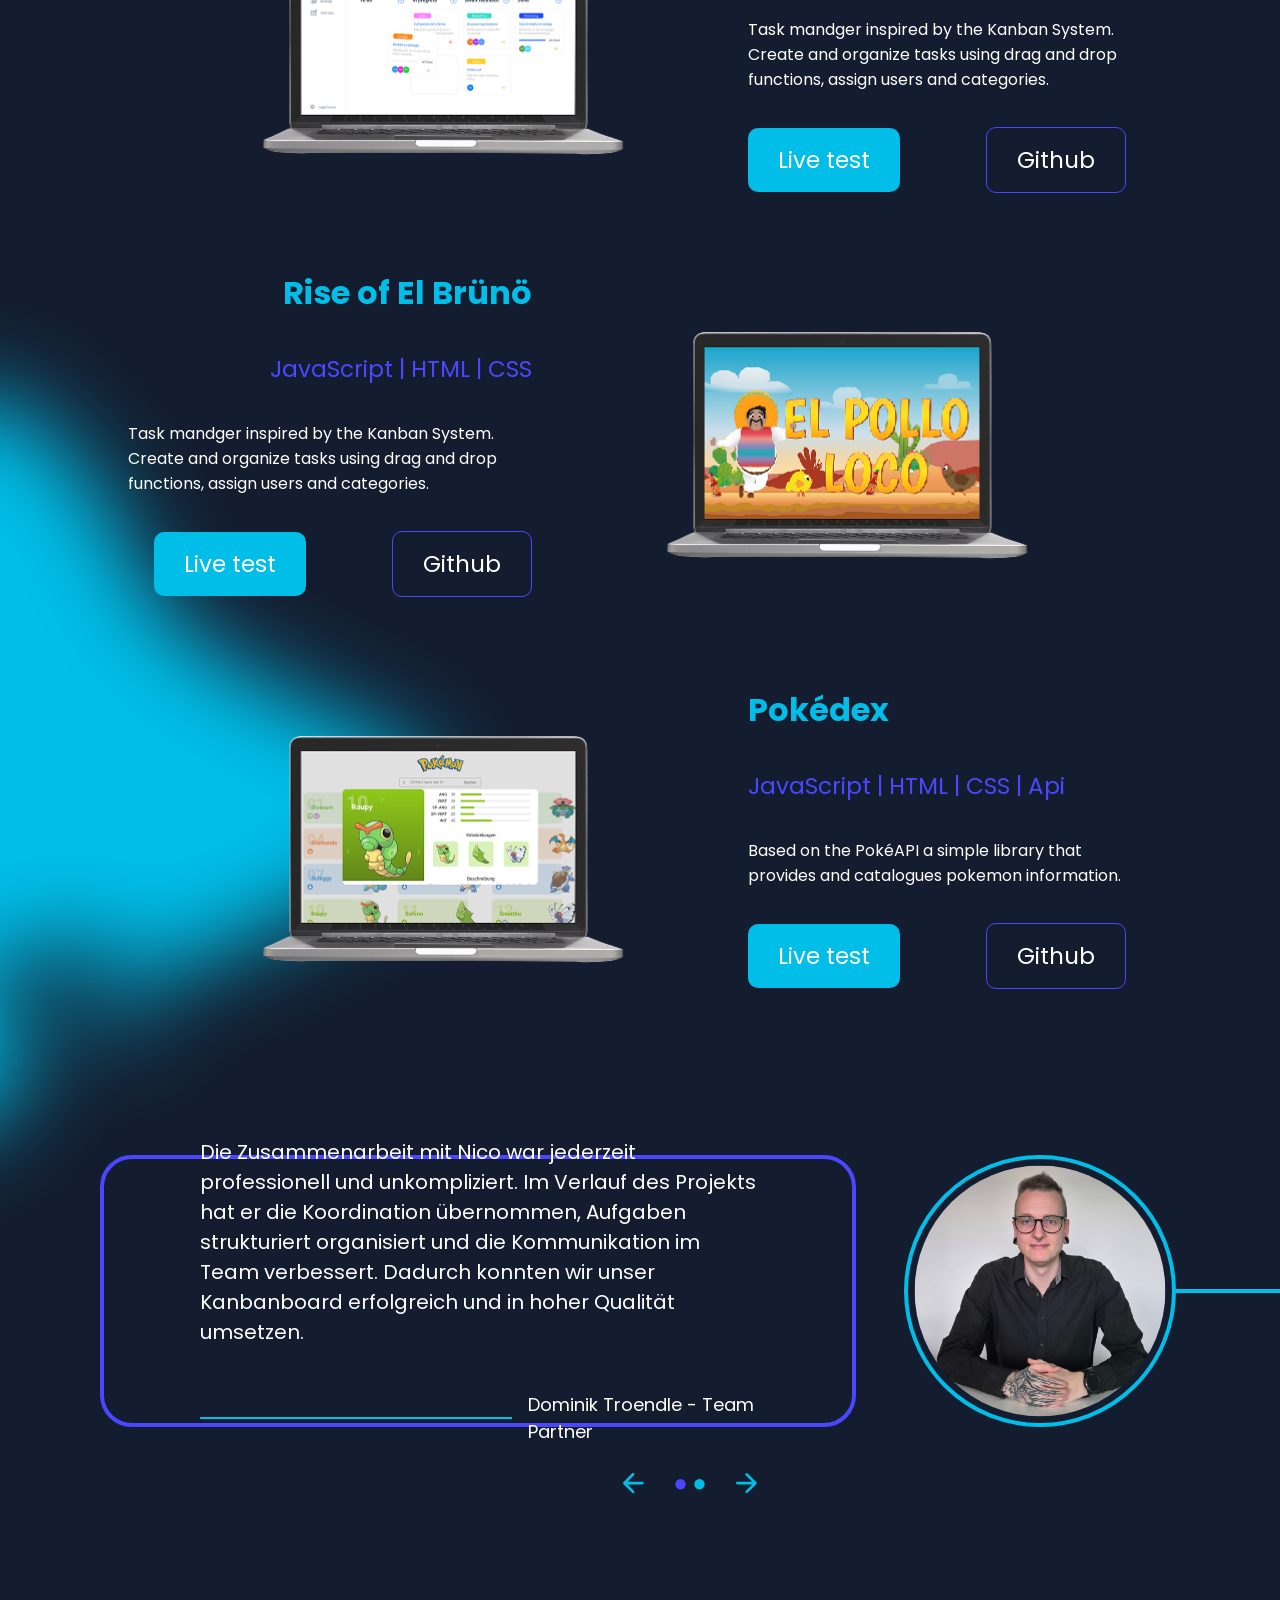
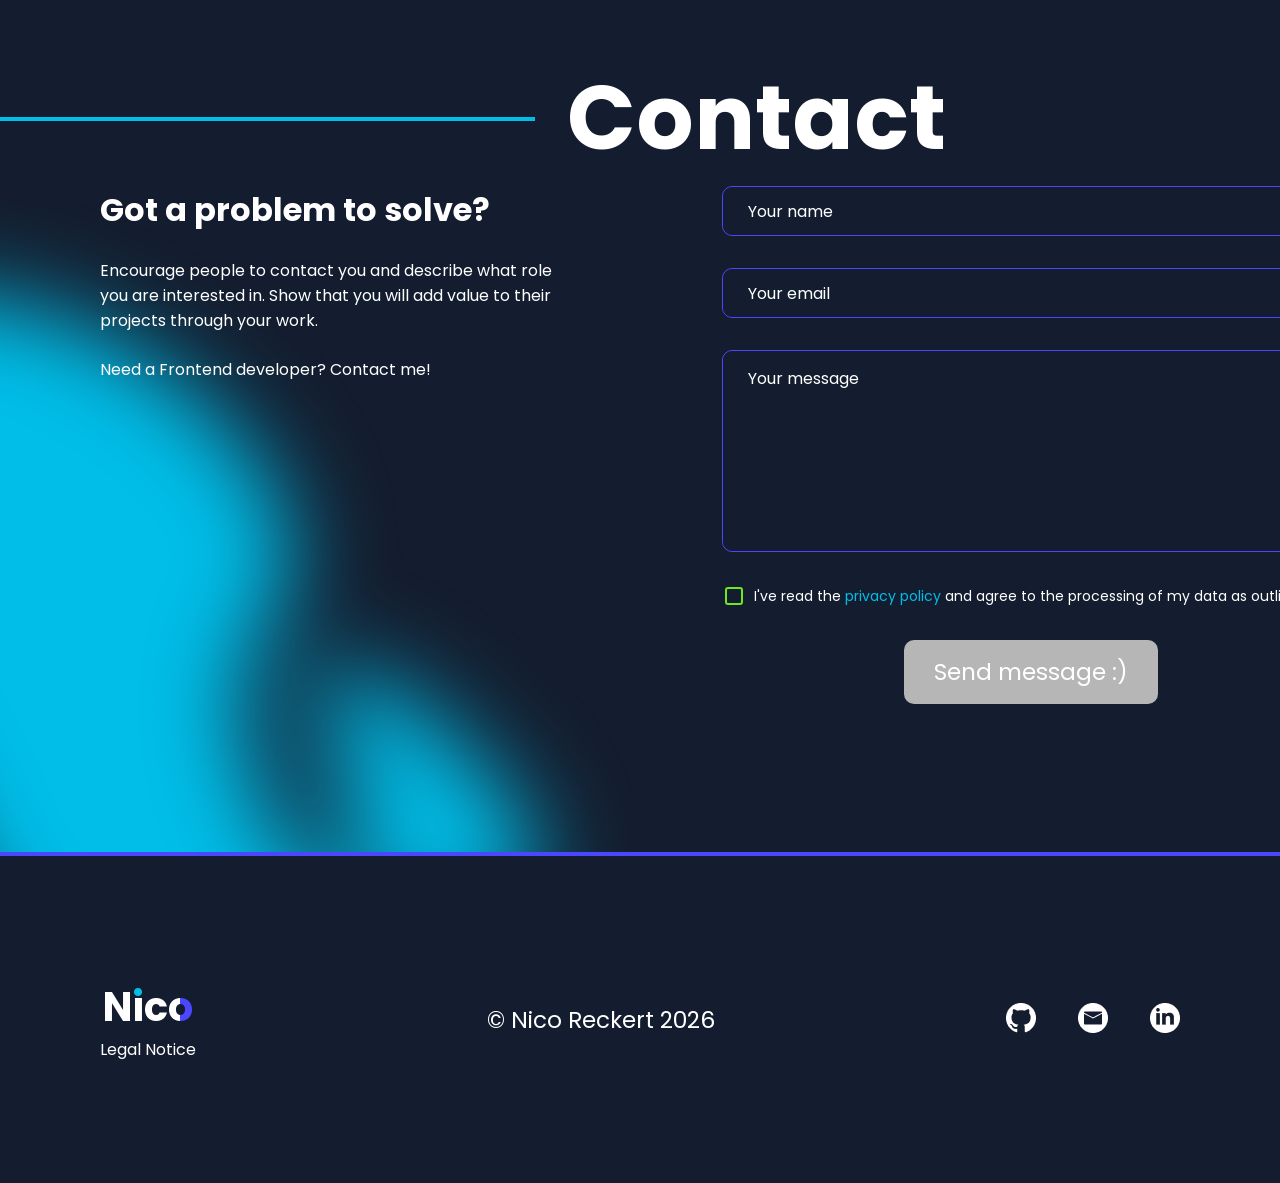
==== commit b0c80f7f: "Adjusted the colours of the checkbox borders and tick marks. Added a new CSS class, is-success--chec" ====
--- a/index.html
+++ b/index.html
@@ -329,7 +329,7 @@
                                     <input class="contact__checkbox" id="contact-policy" type="checkbox">
                                 </div>
                                 <p class="contact__privacy-text">I've read the <a class="contact__privacy-link"
-                                        href="./html/privacy-policy.html" target="_blank">privacy policy</a> and agree
+                                        href="./html/privacy-policy.html">privacy policy</a> and agree
                                     to the processing
                                     of my data as
                                     outlined.</p>
@@ -346,7 +346,7 @@
     <footer class="footer">
         <div class="footer__info">
             <h2 class="footer__logo">N<span class="footer__logo-i">i</span>c<span class="footer__logo-o">o</span></h2>
-            <a class="footer__legal-link" href="./html/legal-notice.html" target="_blank">Legal Notice</a>
+            <a class="footer__legal-link" href="./html/legal-notice.html">Legal Notice</a>
         </div>
         <p class="footer__copyright">© Nico Reckert 2026</p>
         <div class="footer__social">
--- a/style.css
+++ b/style.css
@@ -162,6 +162,7 @@
     box-sizing: border-box;
     margin: 0;
     font-family: 'Open-Sans', sans-serif;
+    scrollbar-width: thin;
 }
 
 html {
@@ -1178,7 +1179,7 @@
     display: flex;
     justify-content: flex-start;
     align-items: center;
-    border: 1px solid var(--primary-2);
+    border: 1px solid var(--primary-1);
     border-radius: 10px;
     width: 617px;
     height: 50px;
@@ -1187,7 +1188,7 @@
 
 .contact__field:hover,
 .contact__field:focus-within {
-    border: 1px solid var(--primary-1);
+    border: 1px solid var(--primary-2);
 }
 
 .contact__field--success::after {
@@ -1239,7 +1240,7 @@
     display: flex;
     justify-content: flex-start;
     align-items: flex-start;
-    border: 1px solid var(--primary-2);
+    border: 1px solid var(--primary-1);
     border-radius: 10px;
     width: 617px;
     height: 202px;
@@ -1247,7 +1248,7 @@
 
 .contact__field-area:hover,
 .contact__field-area:focus-within {
-    border: 1px solid var(--primary-1);
+    border: 1px solid var(--primary-2);
 }
 
 .contact__field-area--success::after {
@@ -1276,6 +1277,7 @@
     width: 100%;
     height: 100%;
     padding: 15px 25px;
+    padding-right: 75px;
     background-color: #141D2F;
     border-radius: 10px;
     color: white;
@@ -1334,7 +1336,7 @@
     appearance: none;
     width: 18px;
     height: 18px;
-    border: 2px solid var(--primary-1);
+    border: 2px solid #70E61C;
     border-radius: 3px;
     background: transparent;
     cursor: pointer;
@@ -1346,7 +1348,7 @@
 
 .contact__checkbox:checked::after {
     content: "✓";
-    color: var(--primary-1);
+    color: #70E61C;
     font-size: 18px;
 }
 
@@ -1362,6 +1364,7 @@
     font-weight: 400;
     font-size: 23px;
     pointer-events: none;
+    border: none;
 }
 
 .contact__button--enabled {
@@ -1387,7 +1390,11 @@
 }
 
 .is-success {
-    border: 1px solid var(--primary-1);
+    border: 1px solid var(--primary-2);
+}
+
+.is-success--checkbox {
+    border: 1px solid #70E61C;
 }
 
 .footer {
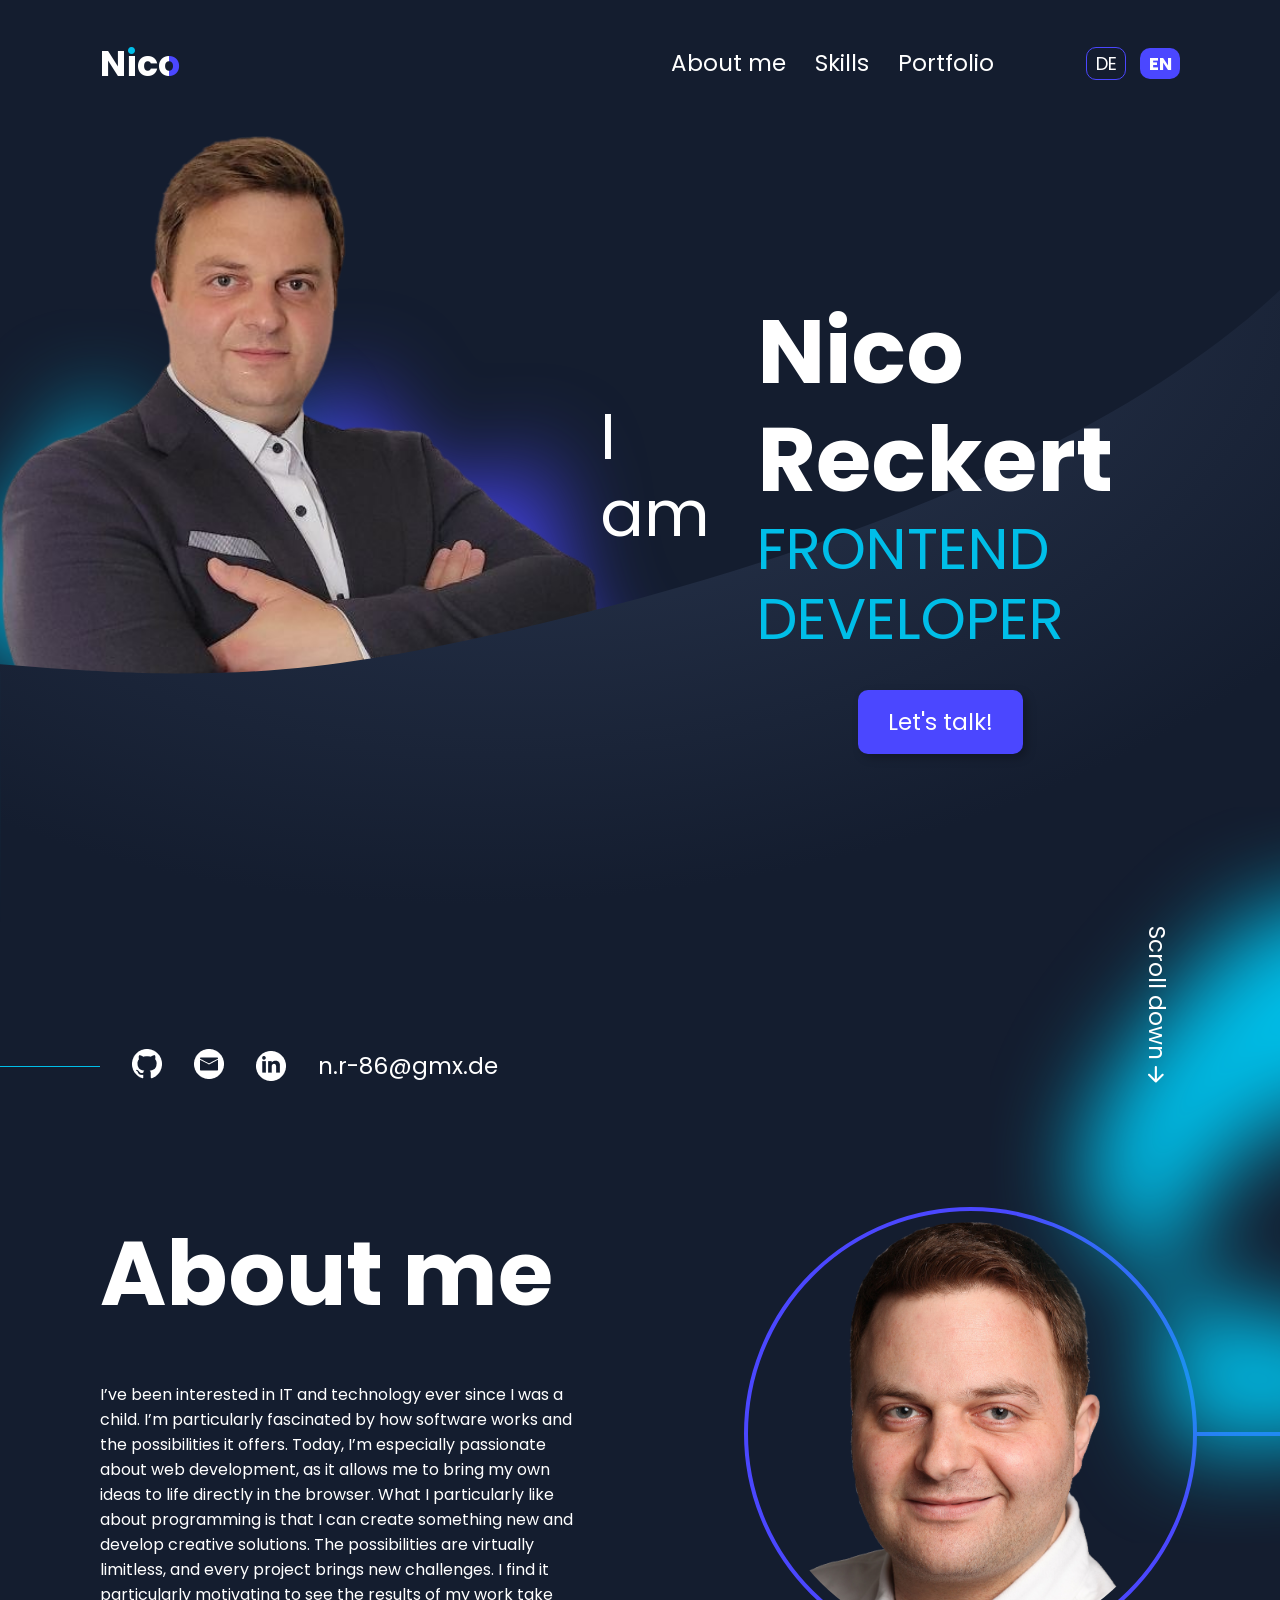
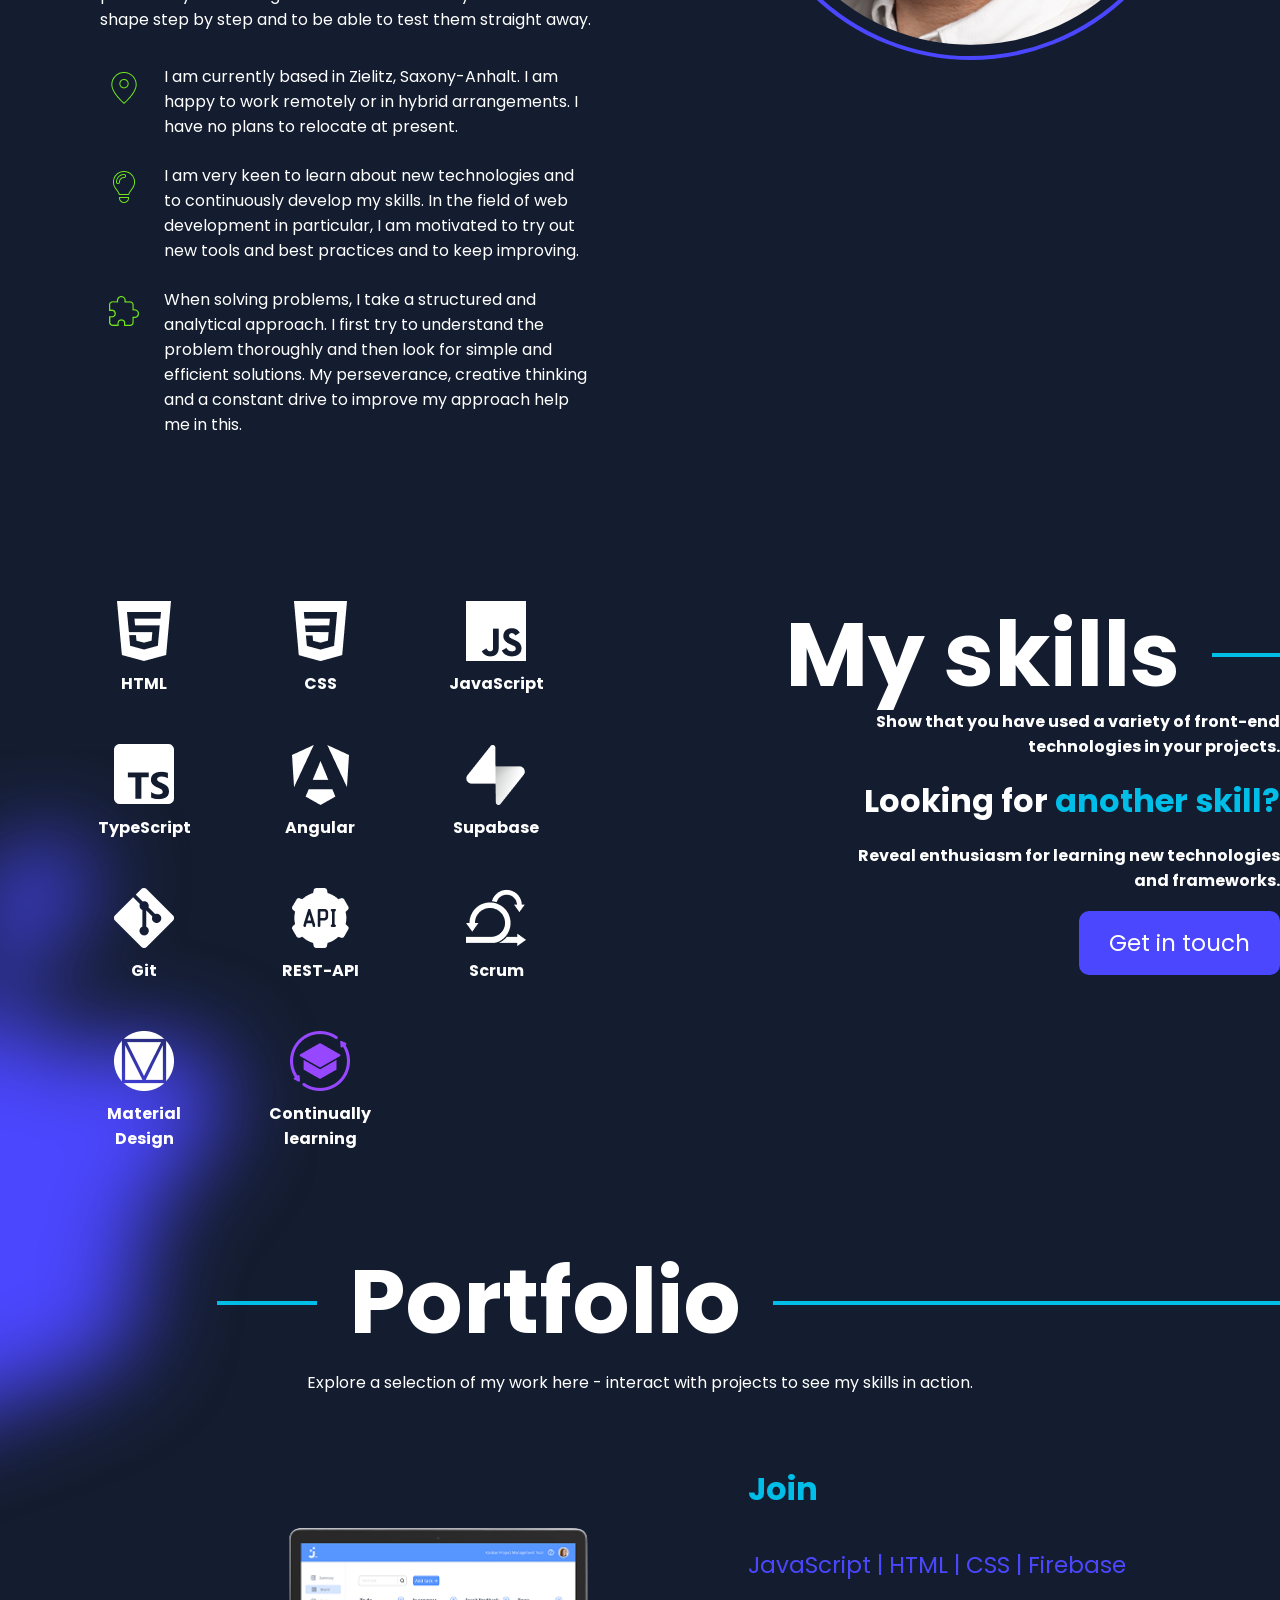
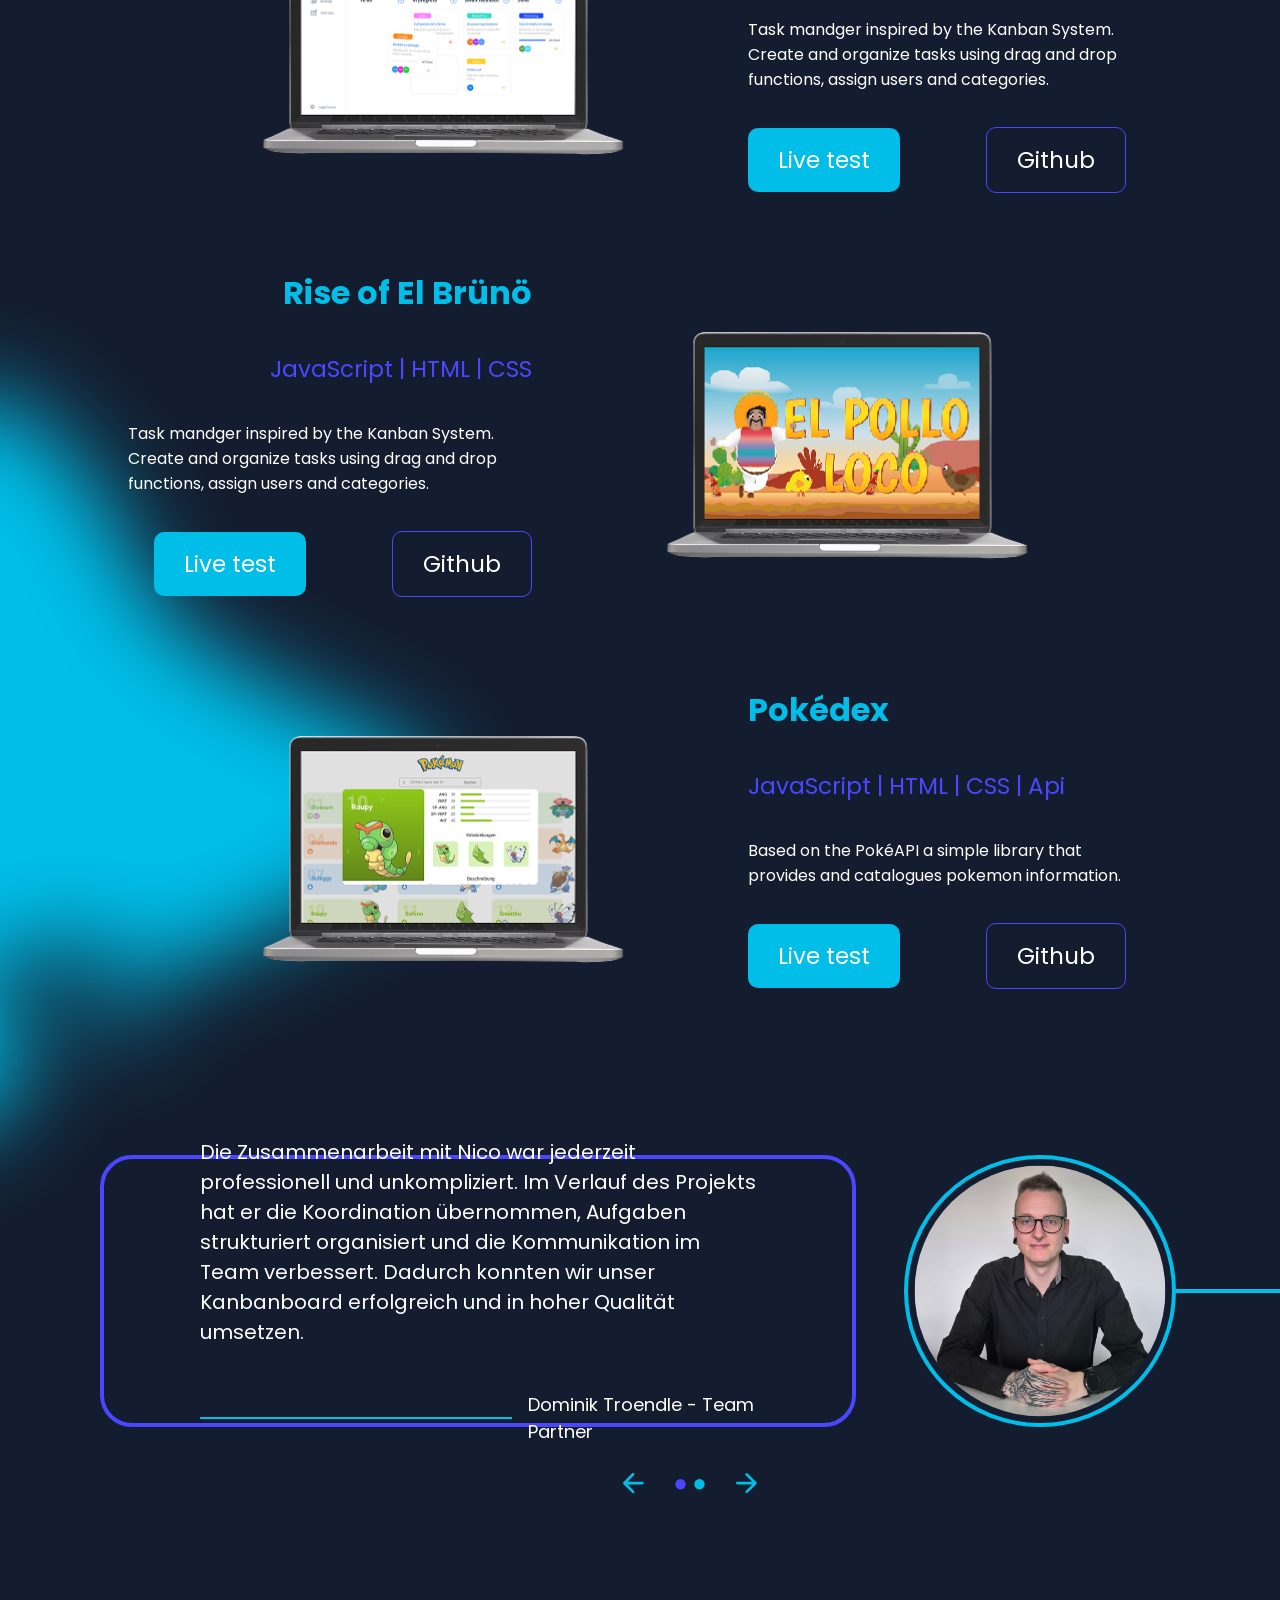
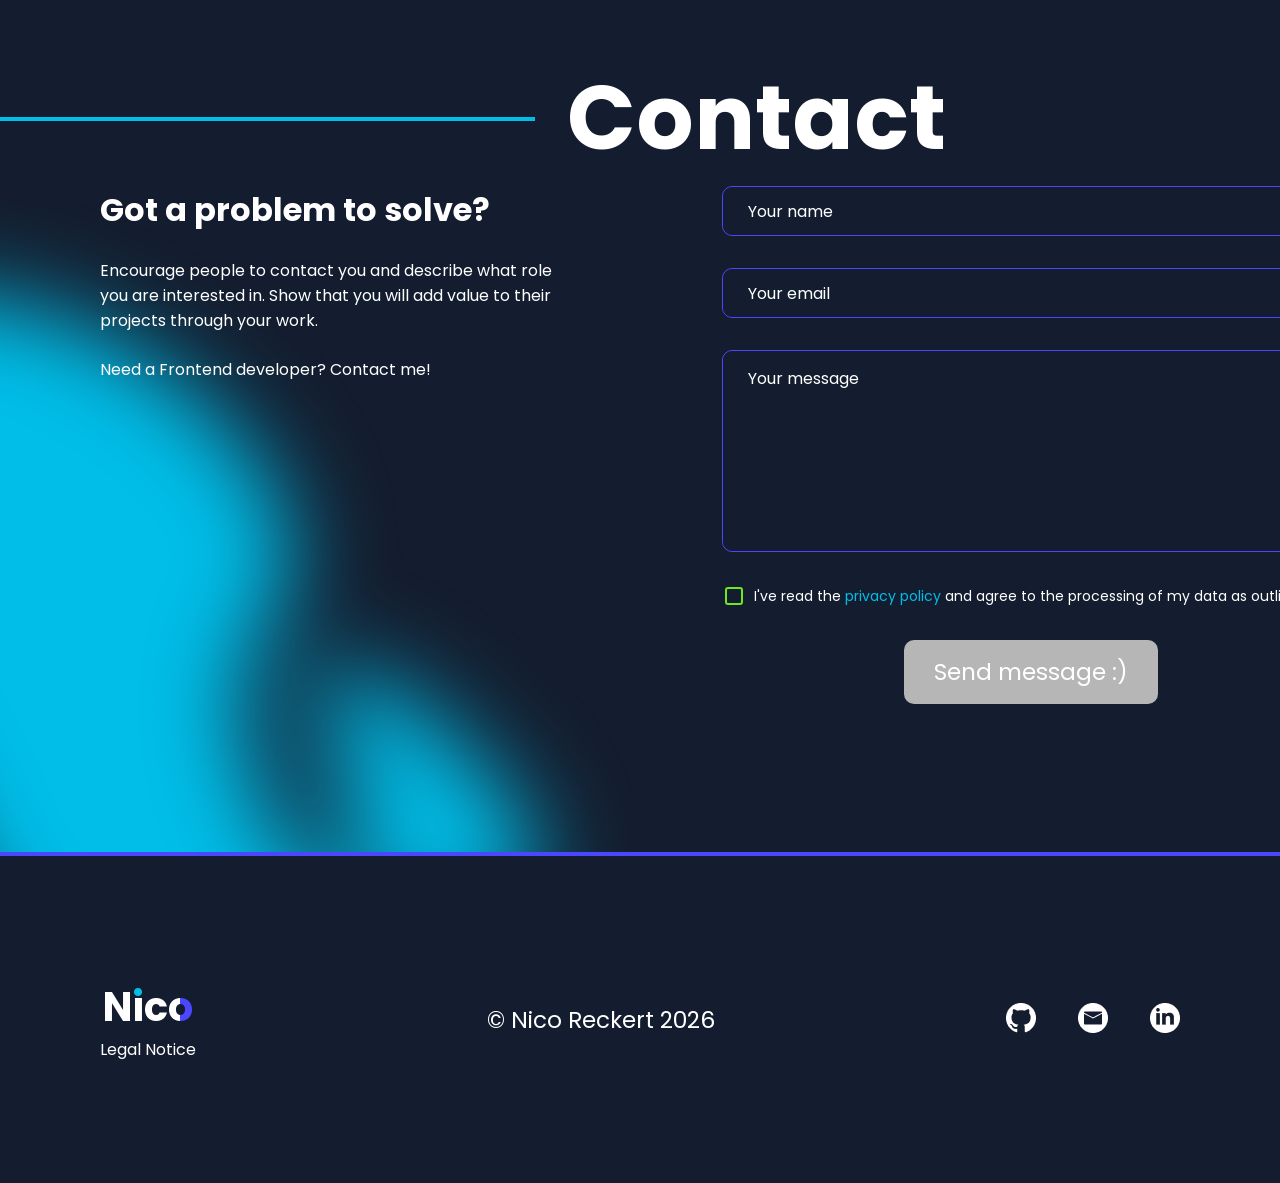
==== commit 2f001ac2: "Added a mobile menu button for smaller screen sizes. Prepared a responsive header structure. Added a" ====
--- a/index.html
+++ b/index.html
@@ -1,5 +1,5 @@
 <!DOCTYPE html>
-<html lang="en">
+<html lang="en" translate="no">
 
 <head>
     <meta charset="UTF-8">
@@ -33,6 +33,8 @@
                             <button class="header__language-button header__language-button--active"
                                 id="english-button">EN</button>
                         </div>
+                        <button class="header__menu-button"><img class="header__menu-icon"
+                                src="./assets/icons/Property 1=burger.svg" alt=""></button>
                     </nav>
                 </div>
             </header>
--- a/style.css
+++ b/style.css
@@ -175,7 +175,7 @@
     min-height: 100%;
     display: flex;
     flex-direction: column;
-    overflow-x: hidden;
+    /* overflow-x: hidden; */
     background-color: #141D2F;
 }
 
@@ -266,8 +266,6 @@
     width: 100%;
     max-width: 1440px;
     padding: 37px 100px;
-    gap: 590px;
-
 }
 
 .header__nav {
@@ -366,6 +364,15 @@
     pointer-events: none;
     font-family: 'Poppins-Bold';
     font-weight: bold;
+}
+
+.header__menu-button {
+    display: none;
+    justify-content: center;
+    align-items: center;
+    border: none;
+    background-color: transparent;
+    cursor: pointer;
 }
 
 .hero {
@@ -474,6 +481,11 @@
     background-color: var(--primary-2);
 }
 
+.hero__button:active {
+    background-color: #FFFFFF;
+    color: var(--primary-1);
+}
+
 .hero__divider {
     position: absolute;
     top: calc(100dvh - 610px);
@@ -817,6 +829,11 @@
     background-color: var(--primary-2);
 }
 
+.skills__button:active {
+    background-color: #FFFFFF;
+    color: var(--primary-1);
+}
+
 .portfolio {
     display: flex;
     justify-content: center;
@@ -938,7 +955,7 @@
 
 .portfolio__project-link--primary:active {
     background-color: white;
-    color: black;
+    color: var(--primary-1);
 }
 
 .portfolio__project-link--secondary {
@@ -959,7 +976,7 @@
 
 .portfolio__project-link--secondary:active {
     background-color: white;
-    color: black;
+    color: var(--primary-1);
 }
 
 .references {
@@ -1371,6 +1388,18 @@
     background-color: var(--primary-1);
     cursor: pointer;
     pointer-events: all;
+    transition: all 120ms ease-in-out;
+}
+
+.contact__button--enabled:hover {
+    transform: scale(1.15);
+    transform-origin: top;
+    background-color: var(--primary-2);
+}
+
+.contact__button--enabled:active {
+    background-color: #FFFFFF;
+    color: var(--primary-1);
 }
 
 .contact__error-text {
@@ -1485,6 +1514,14 @@
     color: transparent;
 }
 
+.about,
+.skills,
+.portfolio,
+.references,
+.contact {
+    scroll-margin-top: 126px;
+}
+
 .overlay {
     position: fixed;
     inset: 0;
@@ -1531,4 +1568,58 @@
 
 .shape--two path {
     fill: var(--primary-1);
+}
+
+/* Responsive */
+
+@media (max-width: 650px) {
+    .header__container {
+        padding: 37px 25px;
+    }
+
+    .header__links,
+    .header__language-switcher {
+        display: none;
+    }
+
+    .header__menu-button {
+        display: flex;
+    }
+
+    .hero__image-wrapper {
+        height: auto;
+    }
+
+    .hero__image {
+        width: 410px;
+    }
+
+    .hero__main {
+        flex-direction: column;
+    }
+
+    .hero__heading {
+        gap: 4px;
+    }
+
+    .hero__intro {
+        font-size: 32px;
+    }
+
+    .hero__name {
+        font-size: 44px;
+    }
+
+    .hero__role {
+        font-size: 28px;
+    }
+
+    .hero__divider {
+        top: calc(100dvh - 450px);
+    }
+
+    .hero__shadows {
+        top: 0;
+        scale: 1.0;
+    }
 }
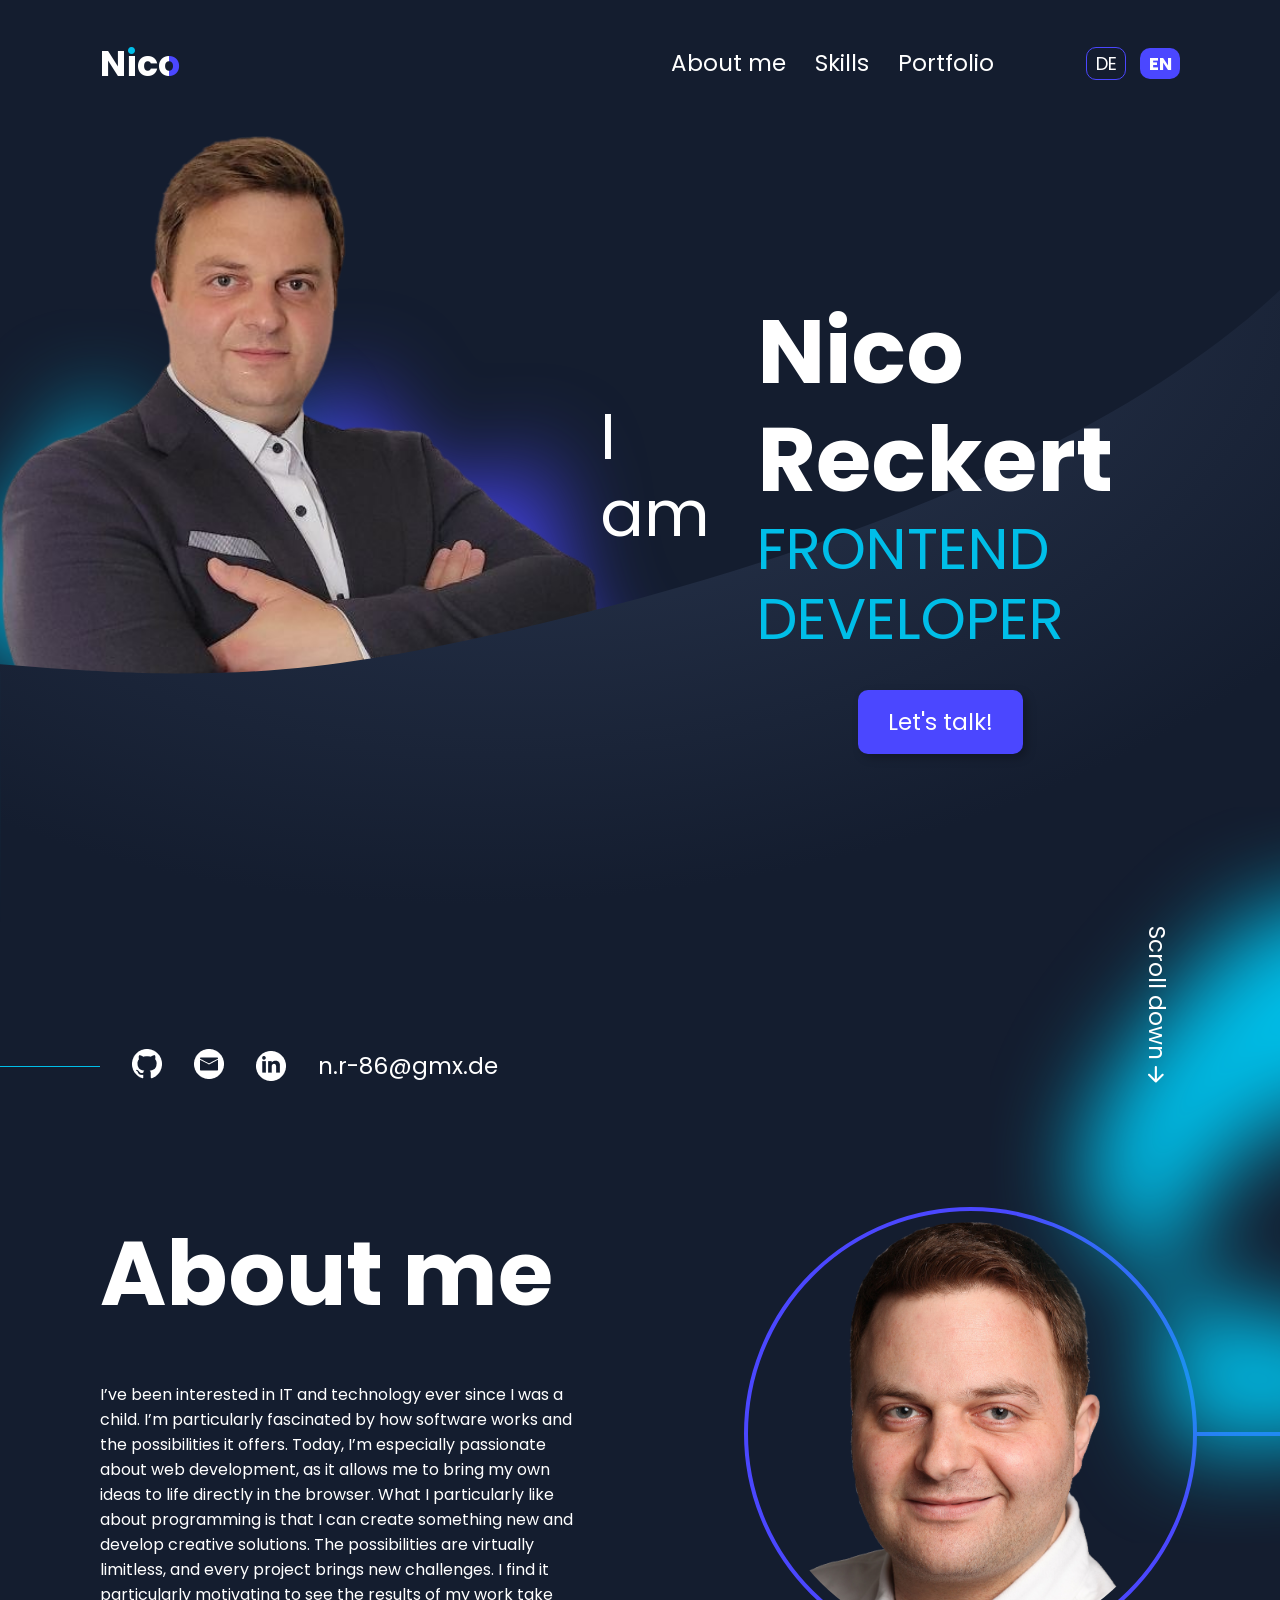
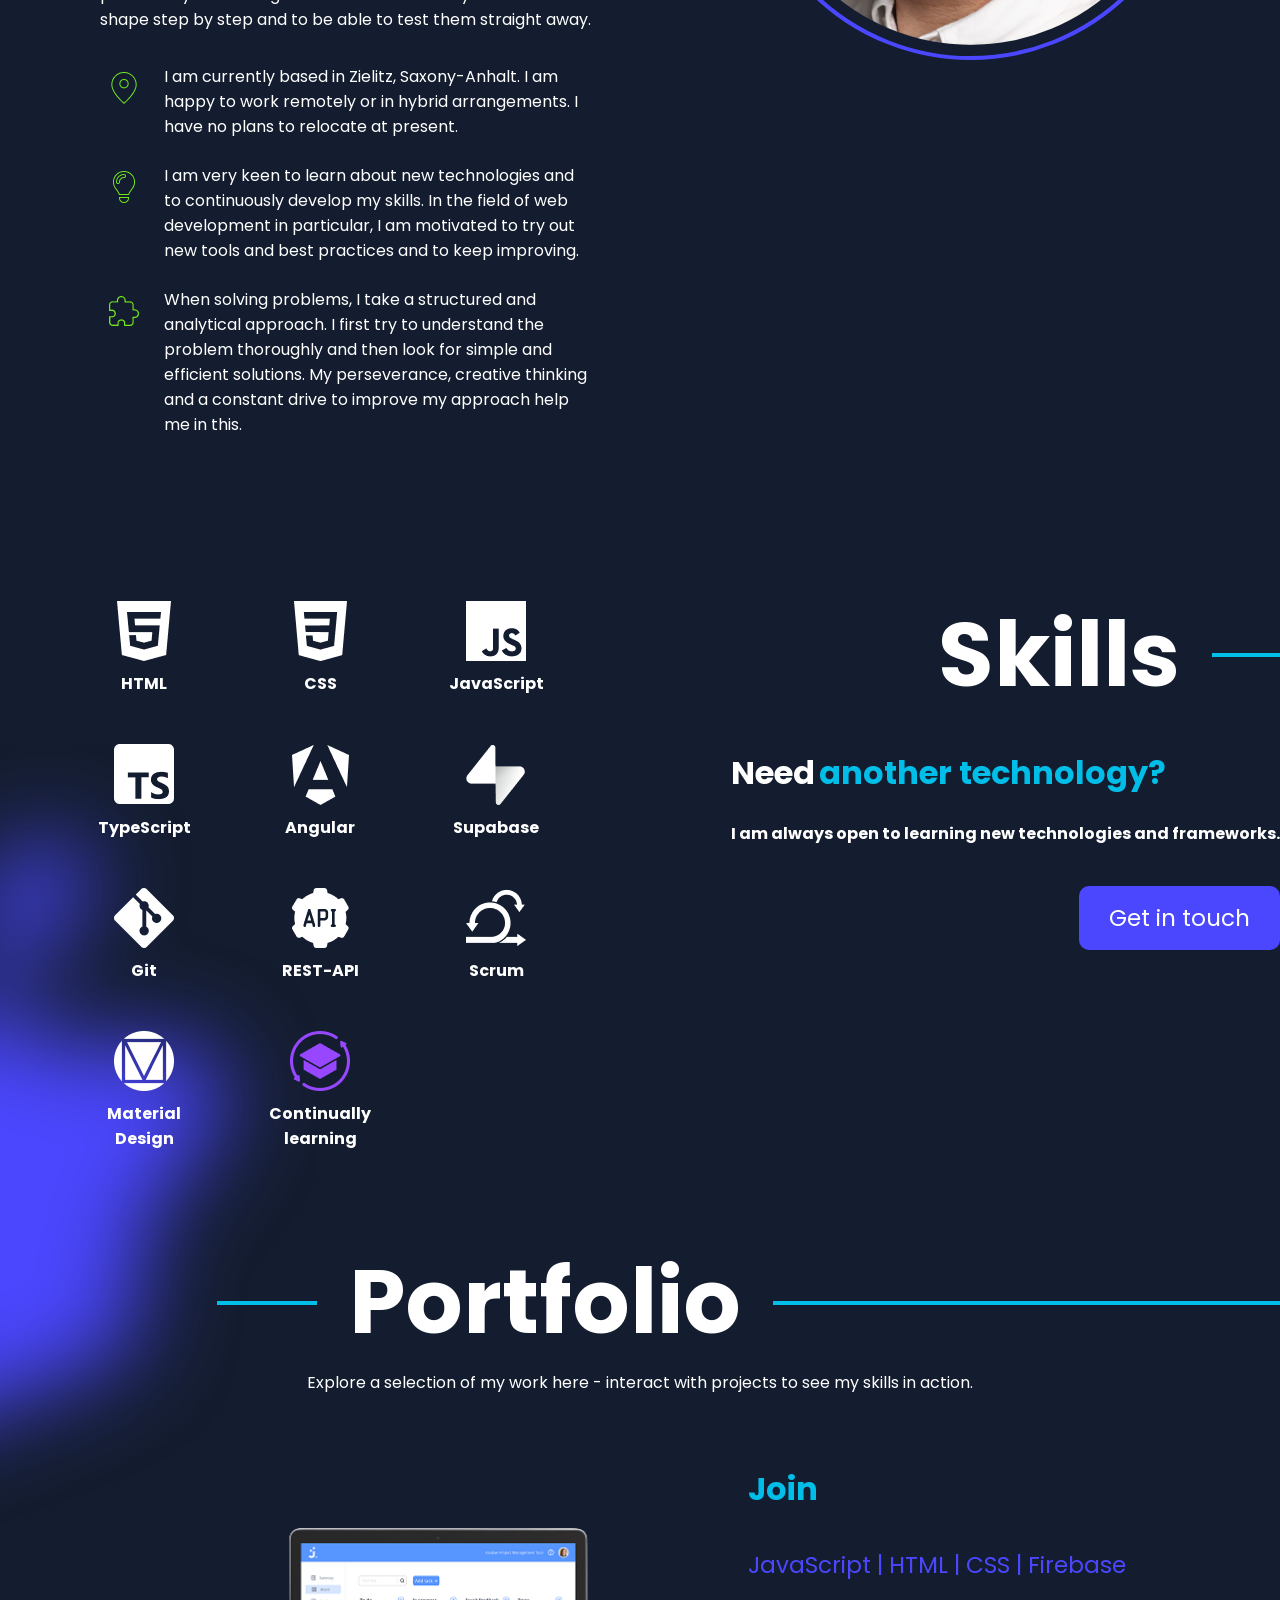
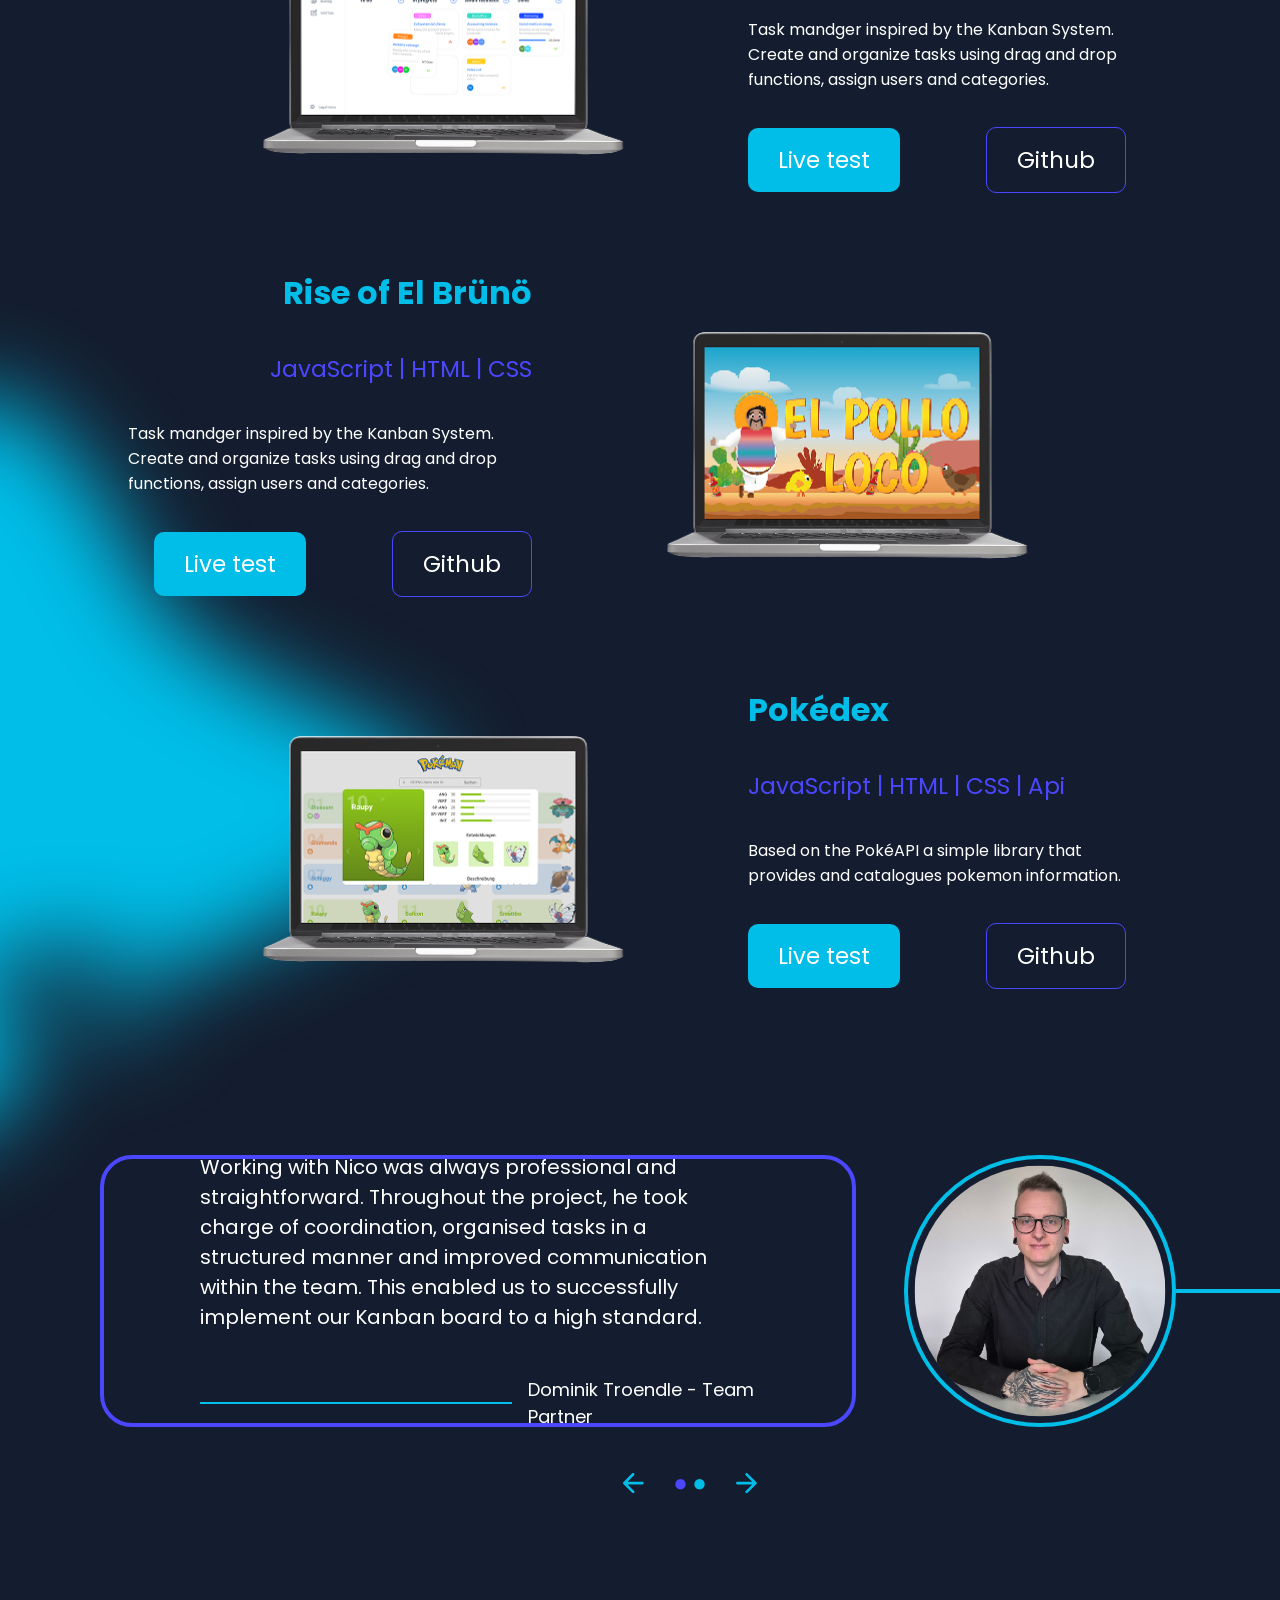
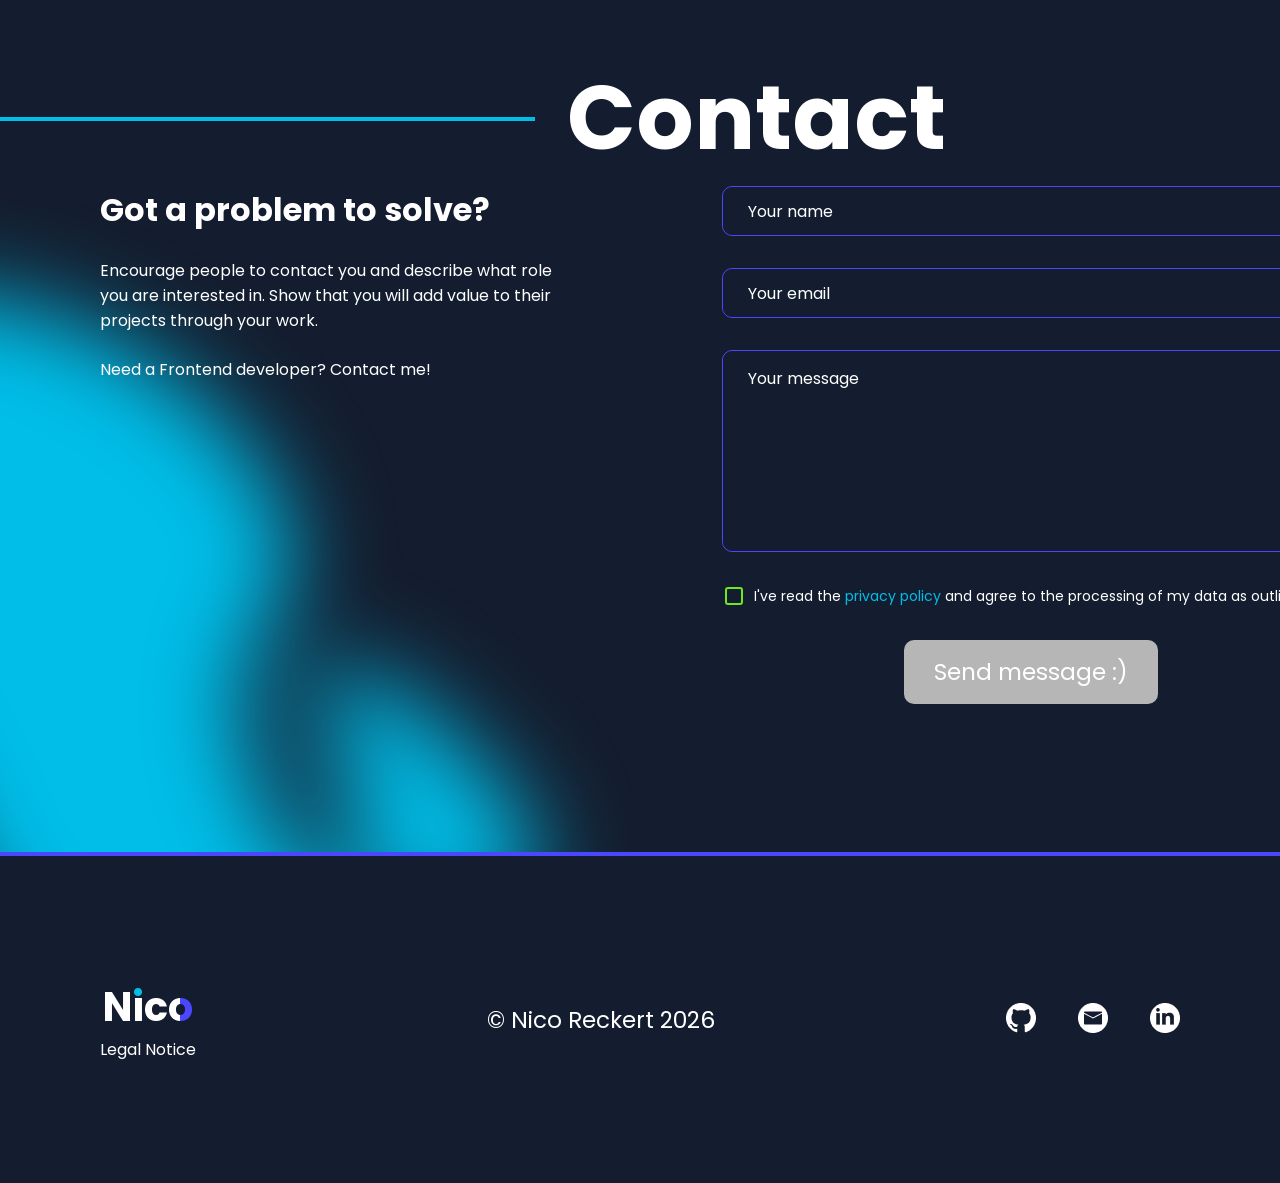
==== commit fac13289: "Refactored the JS structure and expanded multilingual support. Moved the logic into separate modules" ====
--- a/index.html
+++ b/index.html
@@ -48,13 +48,13 @@
                         <div class="hero__content">
                             <div class="hero__text">
                                 <div class="hero__heading">
-                                    <span class="hero__intro">I am</span>
+                                    <span class="hero__intro" id="hero-intro">I am</span>
                                     <div class="hero__title">
                                         <h1 class="hero__name">Nico Reckert</h1>
-                                        <p class="hero__role">FRONTEND DEVELOPER</p>
+                                        <p class="hero__role" id="hero-role">FRONTEND DEVELOPER</p>
                                     </div>
                                 </div>
-                                <a href="#contact" class="hero__button">Let's talk!</a>
+                                <a href="#contact" class="hero__button" id="hero-button">Let's talk!</a>
                             </div>
                         </div>
                     </div>
@@ -69,7 +69,7 @@
                             <a class="hero__email" href="mailto:n.r-86@gmx.de">n.r-86@gmx.de</a>
                         </div>
                         <div class="hero__scroll">
-                            <span class="hero__scroll-text">Scroll down</span>
+                            <span class="hero__scroll-text" id="hero-scroll-text">Scroll down</span>
                             <img class="hero__scroll-icon" src="./assets/icons/Vector(2).svg" alt="">
                         </div>
                     </div>
@@ -183,16 +183,22 @@
                 </ul>
                 <div class="skills__content">
                     <div class="skills__header">
-                        <h2 class="skills__title">My skills</h2>
+                        <h2 class="skills__title" id="skills-title">My skills</h2>
                         <span class="skills__line"></span>
                     </div>
-                    <p class="skills__text">Show that you have used a variety of front-end </p>
-                    <p class="skills__text"> technologies in your projects.</p><br>
-                    <p class="skills__highlight">Looking for <span class="skills__highlight-accent">another
-                            skill?</span></p><br>
-                    <p class="skills__text">Reveal enthusiasm for learning new technologies</p>
-                    <p class="skills__text">and frameworks.</p><br>
-                    <a href="#contact" class="skills__button">Get in touch</a>
+                    <div class="skills__body">
+                        <div class="skills__text-group">
+                            <p>
+                                <span class="skills__highlight" id="skills-highlight">Looking for</span>
+                                <span class="skills__highlight-accent" id="skills-highlight-accent">another
+                                    skill?</span>
+                            </p>
+                            <p class="skills__text" id="skills-text">I am always open to learning new technologies and
+                                frameworks.
+                            </p>
+                        </div>
+                        <a href="#contact" class="skills__button" id="skills-button">Get in touch</a>
+                    </div>
                 </div>
             </section>
             <section class="portfolio" id="portfolio">
@@ -256,10 +262,10 @@
             <section class="references">
                 <div class="references__item">
                     <div class="references__content">
-                        <p class="references__quote" id="references-quote">Die Zusammenarbeit mit Nico war jederzeit
-                            professionell und unkompliziert. Im Verlauf des Projekts hat er die Koordination übernommen,
-                            Aufgaben strukturiert organisiert und die Kommunikation im Team verbessert. Dadurch konnten
-                            wir unser Kanbanboard erfolgreich und in hoher Qualität umsetzen.</p>
+                        <p class="references__quote" id="references-quote">Working with Nico was always professional and
+                            straightforward. Throughout the project, he took charge of coordination, organised tasks in
+                            a structured manner and improved communication within the team. This enabled us to
+                            successfully implement our Kanban board to a high standard.</p>
                         <div class="references__footer">
                             <span class="references__divider"></span>
                             <p class="references__author" id="references-author">Dominik Troendle - Team Partner</p>
--- a/style.css
+++ b/style.css
@@ -795,6 +795,23 @@
     justify-content: flex-start;
     align-items: center;
     gap: 32px;
+    margin-bottom: 40px;
+}
+
+.skills__body {
+    display: flex;
+    justify-content: center;
+    align-items: flex-start;
+    flex-direction: column;
+    gap: 40px;
+}
+
+.skills__text-group {
+    display: flex;
+    justify-content: center;
+    align-items: flex-start;
+    flex-direction: column;
+    gap: 24px;
 }
 
 .skills__highlight {
@@ -822,6 +839,7 @@
     text-decoration: none;
     transform-origin: top right;
     transition: all 100ms ease-in-out;
+    align-self: flex-end;
 }
 
 .skills__button:hover {
@@ -1622,4 +1640,52 @@
         top: 0;
         scale: 1.0;
     }
-}+}
+
+/* test */
+
+/* .hero__button,
+.skills__button {
+    overflow: hidden;
+    position: relative;
+}
+
+.hero__button::before,
+.skills__button::before {
+    content: "";
+    position: absolute;
+    inset: -150%;
+    background: conic-gradient(
+        from 0deg,
+        transparent 0deg,
+        #009dff 60deg,
+        #00ffff 120deg,
+        transparent 180deg
+    );
+    animation: rotate-border 3s linear infinite;
+}
+
+.hero__button::after,
+.skills__button::after {
+    content: "";
+    position: absolute;
+    inset: 2px;
+    background: var(--primary-1);
+    border-radius: 8px;
+}
+
+@keyframes rotate-border {
+    from {
+        transform: rotate(0deg);
+    }
+
+    to {
+        transform: rotate(360deg);
+    }
+}
+
+.hero__button span,
+.skills__button span {
+    position: relative;
+    z-index: 10;
+} */
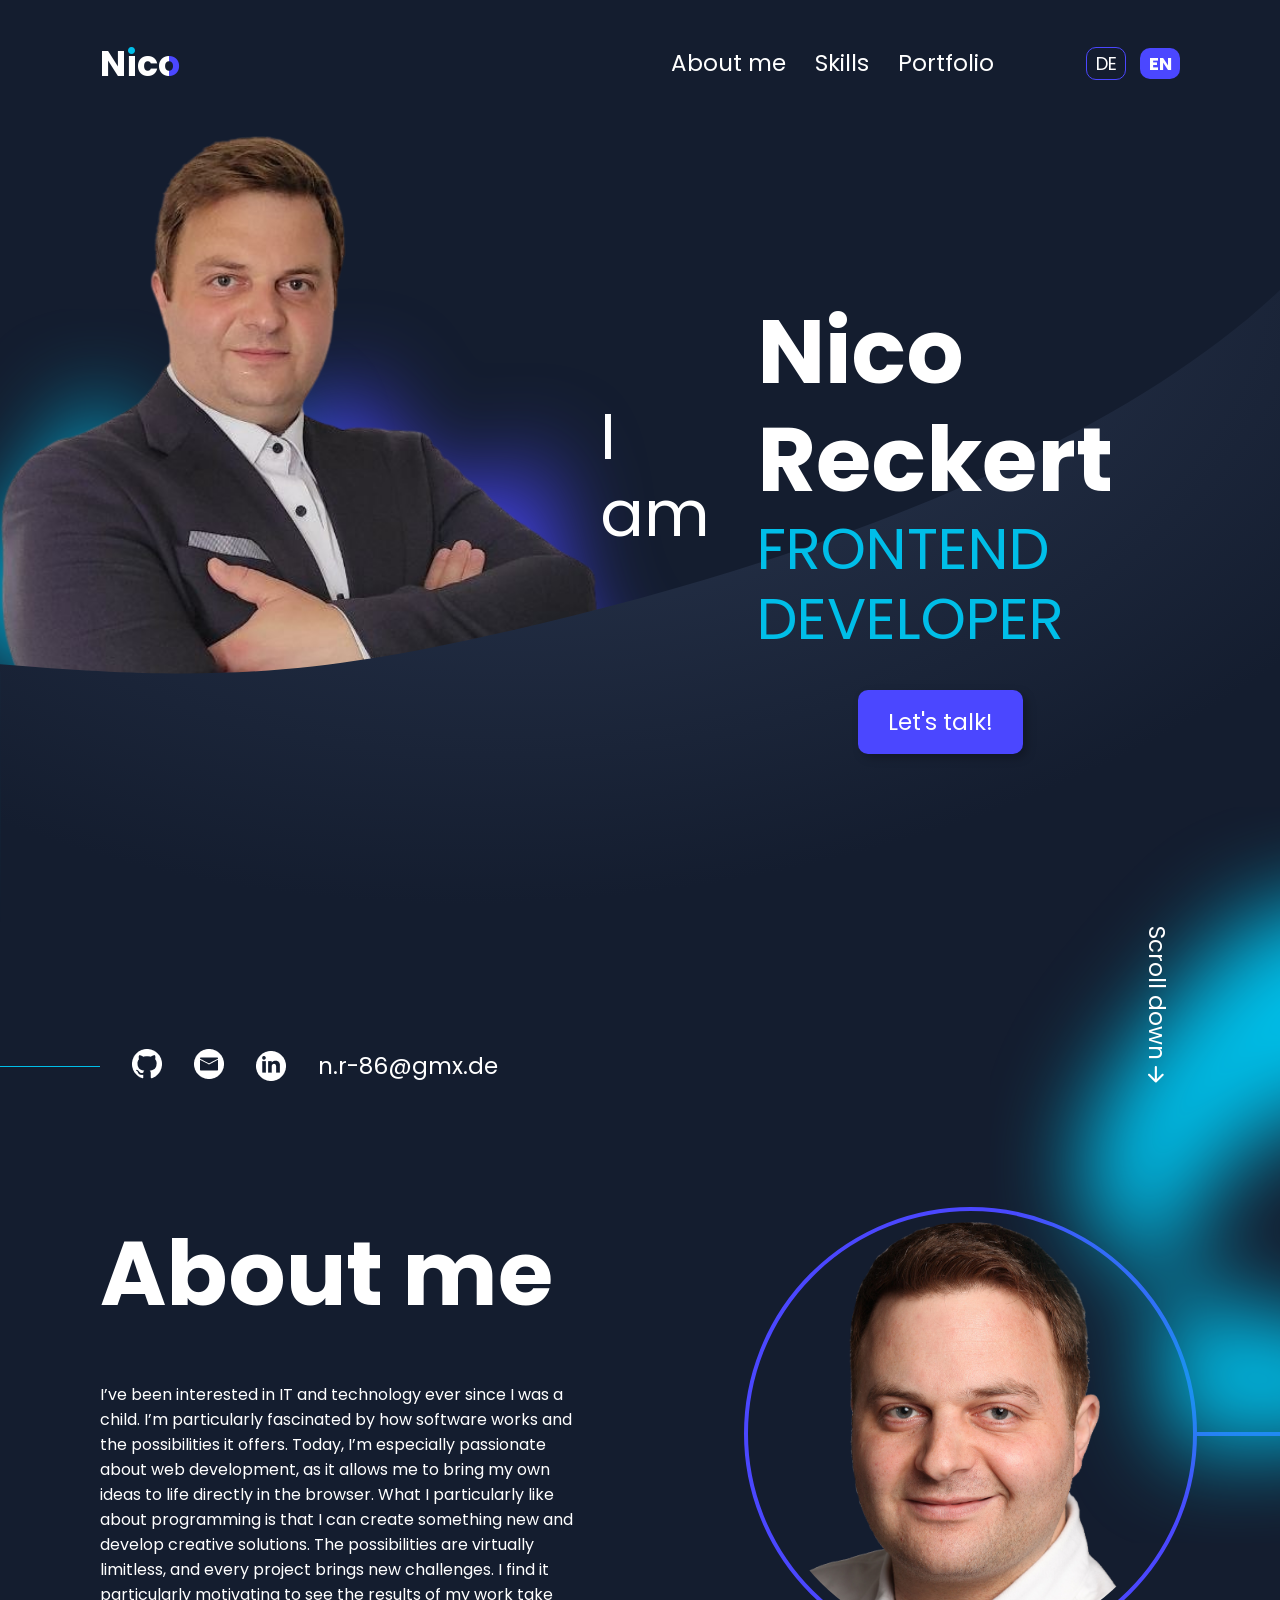
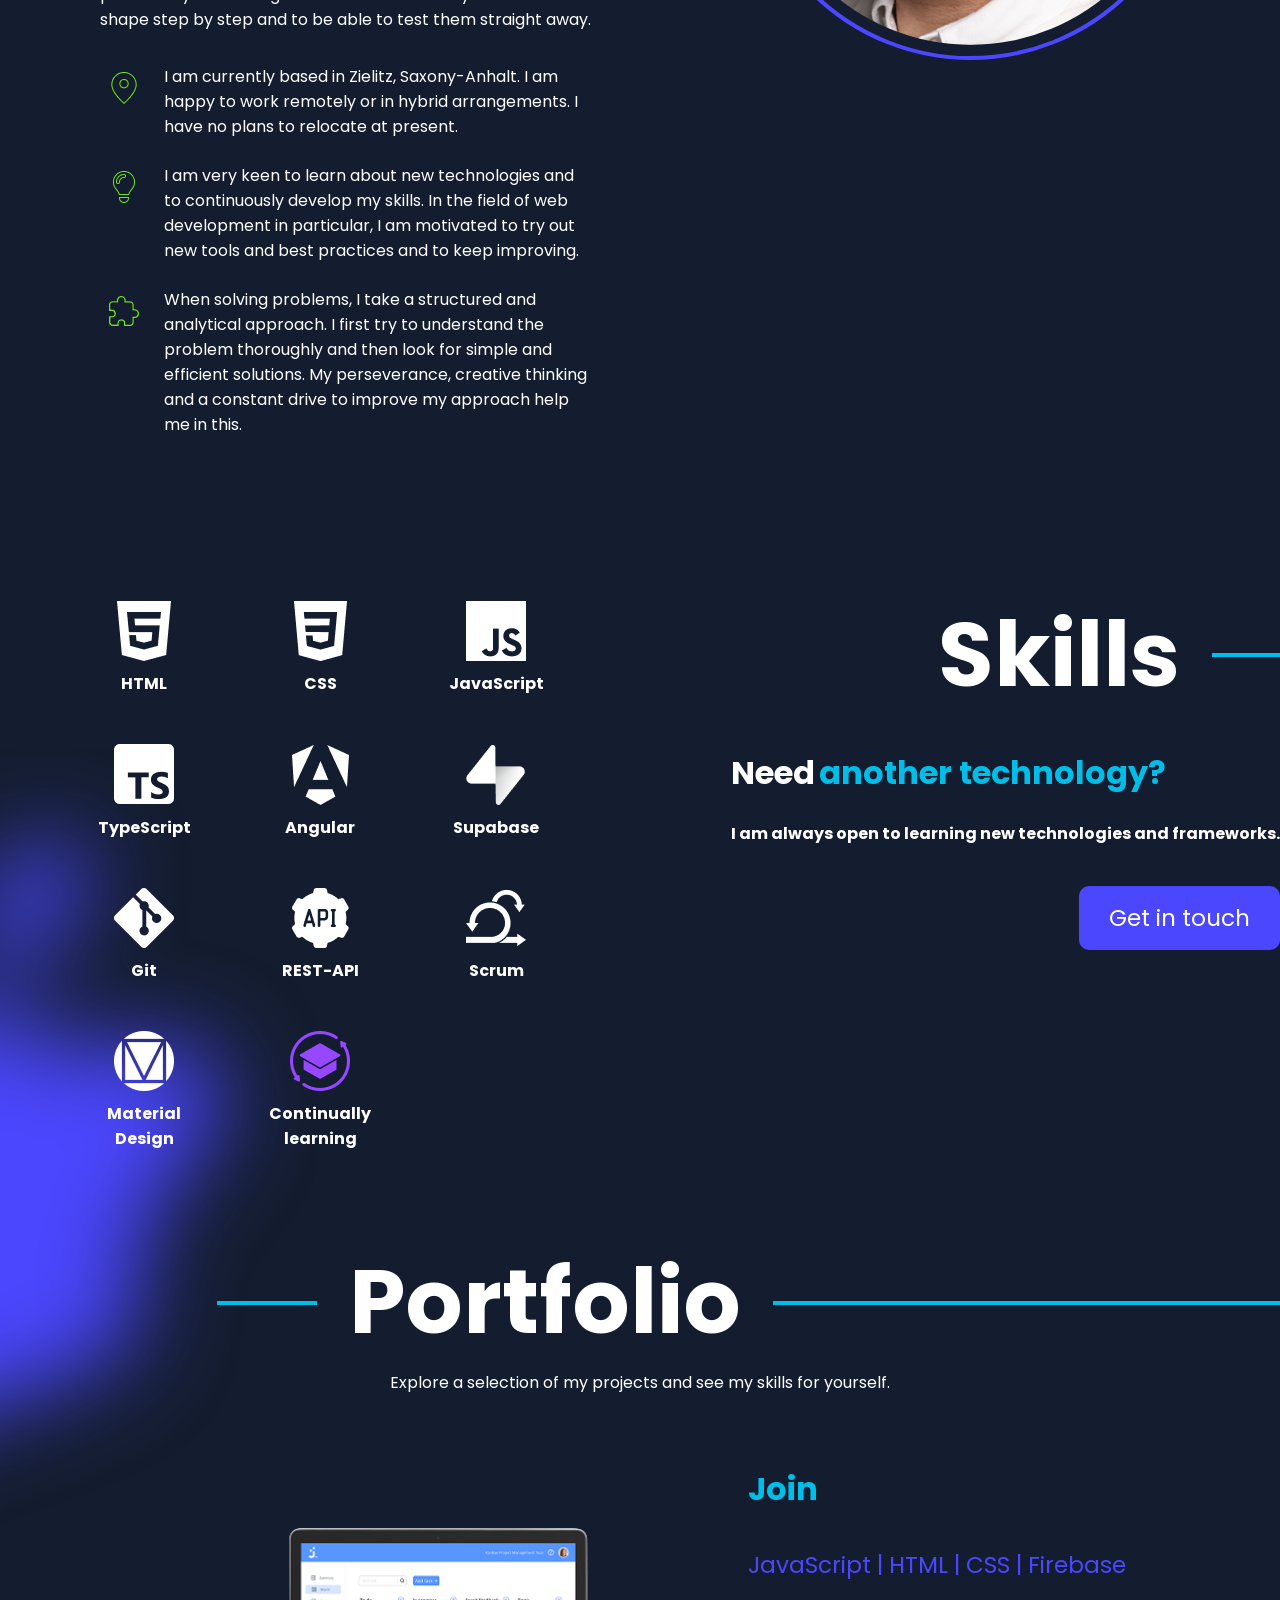
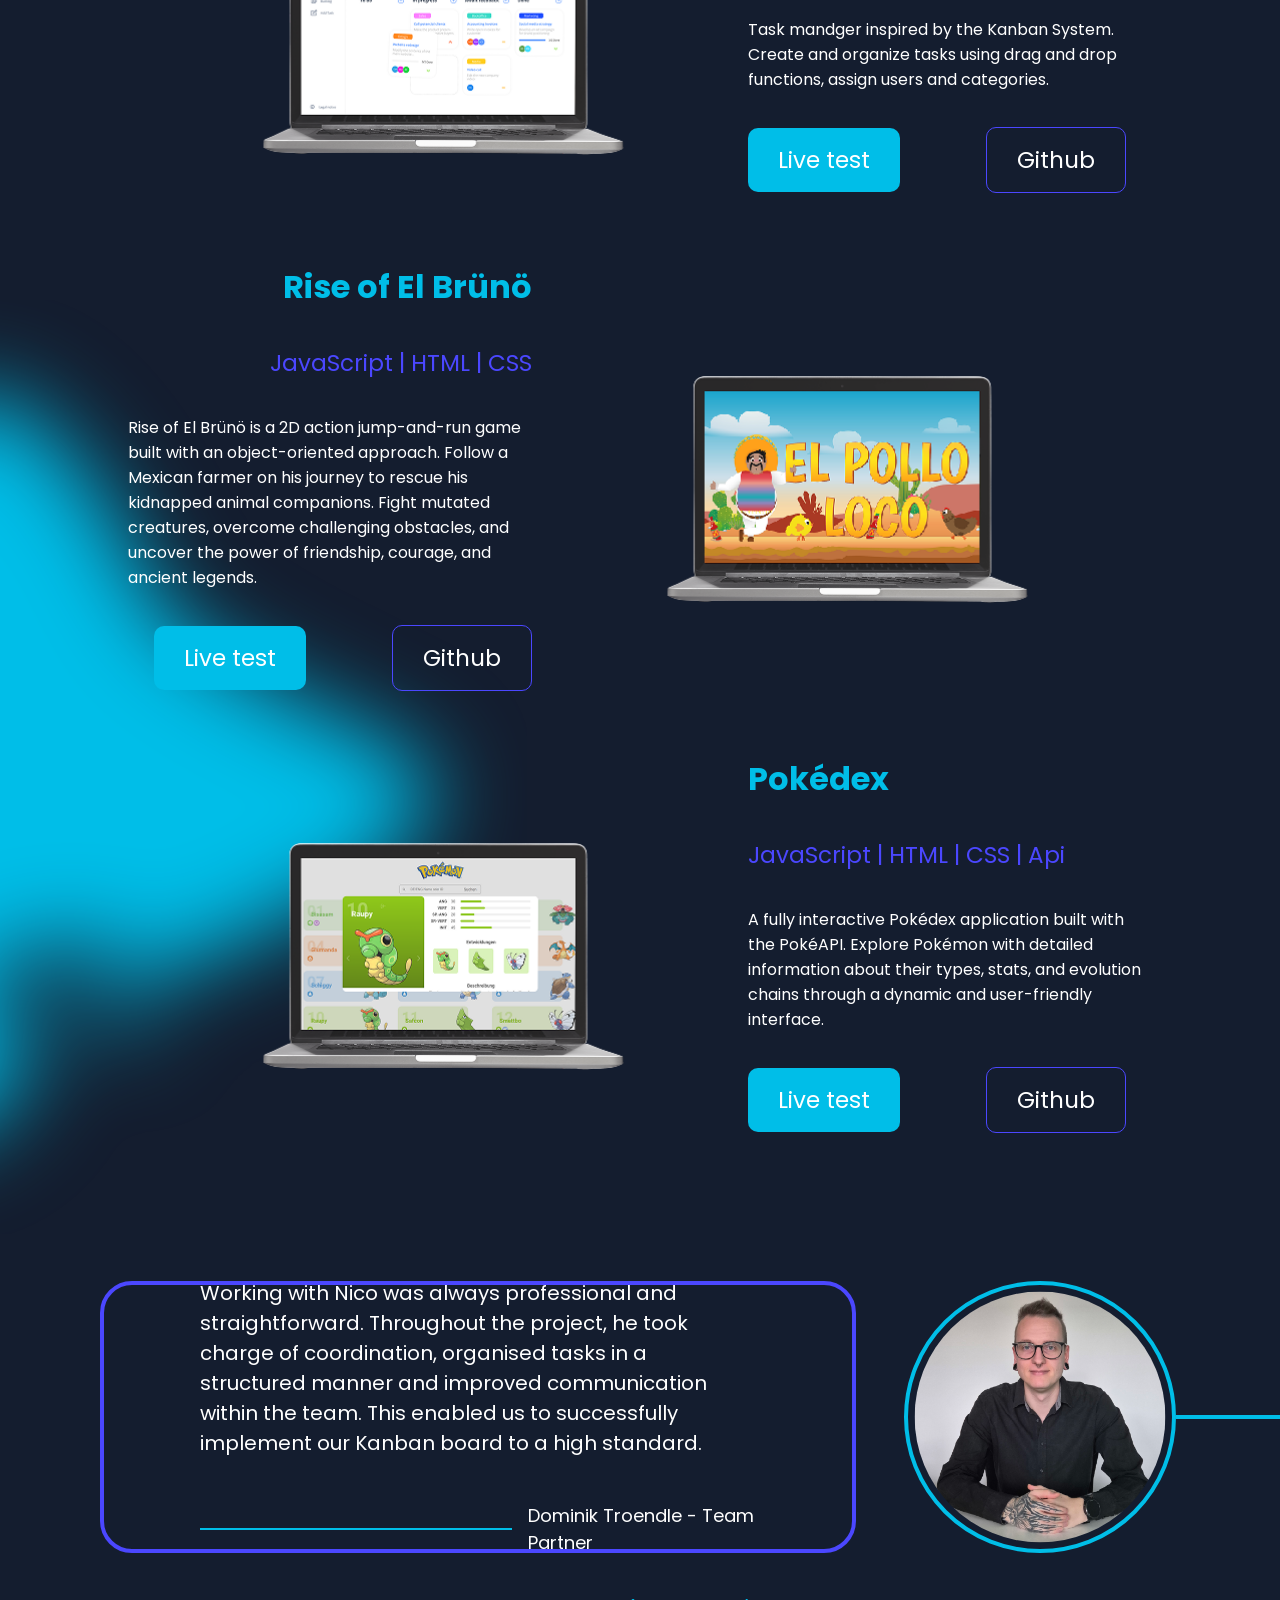
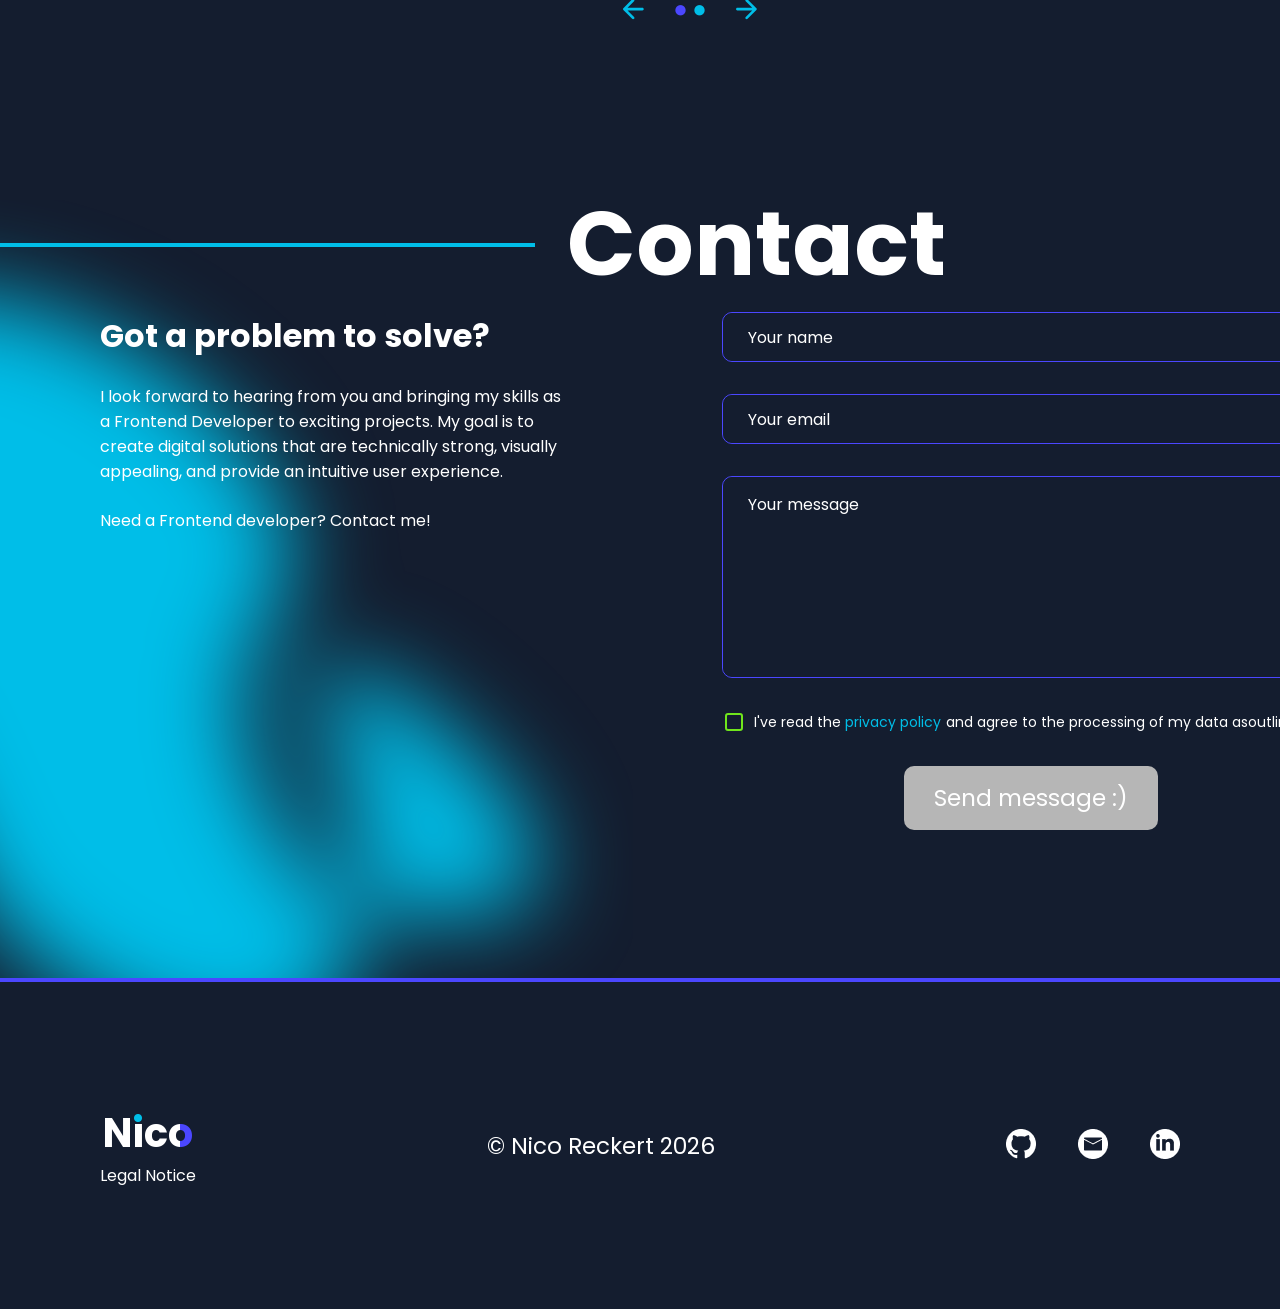
==== commit 50eb71d2: "Language switching functionality has been expanded. Static text has been removed from index.html and" ====
--- a/index.html
+++ b/index.html
@@ -11,6 +11,19 @@
 </head>
 
 <body>
+    <!-- <div class="background">
+        <div class="grid"></div>
+
+        <div class="nodes">
+            <span></span>
+            <span></span>
+            <span></span>
+            <span></span>
+            <span></span>
+        </div>
+
+        <div class="scanline"></div>
+    </div> -->
     <div class="all-content">
         <div class="content">
             <img class="shadow2" src="./assets/img/31. Green shadow Skills Portfolio.svg" alt="">
@@ -24,8 +37,8 @@
                     </span>
                     <nav class="header__nav">
                         <div class="header__links">
-                            <a class="header__link" href="#about">About me</a>
-                            <a class="header__link" href="#skills">Skills</a>
+                            <a class="header__link" href="#about"></a>
+                            <a class="header__link" href="#skills"></a>
                             <a class="header__link" href="#portfolio">Portfolio</a>
                         </div>
                         <div class="header__language-switcher">
@@ -48,13 +61,13 @@
                         <div class="hero__content">
                             <div class="hero__text">
                                 <div class="hero__heading">
-                                    <span class="hero__intro" id="hero-intro">I am</span>
+                                    <span class="hero__intro" id="hero-intro"></span>
                                     <div class="hero__title">
                                         <h1 class="hero__name">Nico Reckert</h1>
-                                        <p class="hero__role" id="hero-role">FRONTEND DEVELOPER</p>
+                                        <p class="hero__role" id="hero-role"></p>
                                     </div>
                                 </div>
-                                <a href="#contact" class="hero__button" id="hero-button">Let's talk!</a>
+                                <a href="#contact" class="hero__button" id="hero-button"></a>
                             </div>
                         </div>
                     </div>
@@ -69,7 +82,7 @@
                             <a class="hero__email" href="mailto:n.r-86@gmx.de">n.r-86@gmx.de</a>
                         </div>
                         <div class="hero__scroll">
-                            <span class="hero__scroll-text" id="hero-scroll-text">Scroll down</span>
+                            <span class="hero__scroll-text" id="hero-scroll-text"></span>
                             <img class="hero__scroll-icon" src="./assets/icons/Vector(2).svg" alt="">
                         </div>
                     </div>
@@ -81,48 +94,21 @@
             <section class="about" id="about">
                 <img class="shadow1" src="./assets/img/30. Purple shadow about me.svg" alt="">
                 <div class="about__content">
-                    <h2 class="about__title" id="about-title">About me</h2>
+                    <h2 class="about__title" id="about-title"></h2>
                     <div class="about__body">
-                        <p class="about__text" id="about-introduction">
-                            Schon seit meiner Kindheit interessiere ich mich für IT und Technik. Besonders fasziniert
-                            mich,
-                            wie Software funktioniert und welche Möglichkeiten sie bietet. Heute begeistert mich vor
-                            allem
-                            die Webentwicklung, da ich hier eigene Ideen direkt im Browser umsetzen kann.
-
-                            Am Programmieren gefällt mir besonders, dass ich etwas Neues erschaffen und kreative
-                            Lösungen
-                            entwickeln kann. Die Möglichkeiten sind nahezu unbegrenzt, und jedes Projekt bringt neue
-                            Herausforderungen mit sich. Besonders motivierend ist für mich, die Ergebnisse meiner Arbeit
-                            Schritt für Schritt wachsen zu sehen und direkt testen zu können.</p>
+                        <p class="about__text" id="about-introduction"></p>
                         <div class="about__social">
                             <div class="about__social-item">
                                 <img class="about__social-icon" src="./assets/icons/11.Location.png" alt="">
-                                <p class="about__text" id="about-location">Ich bin derzeit in Zielitz in Sachsen-Anhalt
-                                    ansässig. Ich
-                                    arbeite
-                                    gerne remote oder in
-                                    hybriden Modellen. Eine Relocation ist für mich aktuell nicht vorgesehen.</p>
+                                <p class="about__text" id="about-location"></p>
                             </div>
                             <div class="about__social-item">
                                 <img class="about__social-icon" src="./assets/icons/12. bulb desktop.png" alt="">
-                                <p class="about__text" id="about-learning">Ich bin sehr daran interessiert, neue
-                                    Technologien kennenzulernen
-                                    und
-                                    meine Fähigkeiten kontinuierlich weiterzuentwickeln. Besonders im Bereich
-                                    Webentwicklung
-                                    motiviert es mich, neue Tools und Best Practices auszuprobieren und mich stetig zu
-                                    verbessern.</p>
+                                <p class="about__text" id="about-learning"></p>
                             </div>
                             <div class="about__social-item">
                                 <img class="about__social-icon" src="./assets/icons/13. puzzle desktop.png" alt="">
-                                <p class="about__text" id="about-problem-solving">Beim Lösen von Problemen gehe ich
-                                    strukturiert und analytisch
-                                    vor.
-                                    Ich versuche zunächst, das Problem genau zu verstehen und suche dann nach einfachen
-                                    und
-                                    effizienten Lösungen. Dabei helfen mir Ausdauer, kreatives Denken und das ständige
-                                    Verbessern meiner Umsetzung.</p>
+                                <p class="about__text" id="about-problem-solving"></p>
                             </div>
                         </div>
                     </div>
@@ -183,21 +169,18 @@
                 </ul>
                 <div class="skills__content">
                     <div class="skills__header">
-                        <h2 class="skills__title" id="skills-title">My skills</h2>
+                        <h2 class="skills__title" id="skills-title"></h2>
                         <span class="skills__line"></span>
                     </div>
                     <div class="skills__body">
                         <div class="skills__text-group">
                             <p>
-                                <span class="skills__highlight" id="skills-highlight">Looking for</span>
-                                <span class="skills__highlight-accent" id="skills-highlight-accent">another
-                                    skill?</span>
+                                <span class="skills__highlight" id="skills-highlight"></span>
+                                <span class="skills__highlight-accent" id="skills-highlight-accent"></span>
                             </p>
-                            <p class="skills__text" id="skills-text">I am always open to learning new technologies and
-                                frameworks.
-                            </p>
-                        </div>
-                        <a href="#contact" class="skills__button" id="skills-button">Get in touch</a>
+                            <p class="skills__text" id="skills-text"></p>
+                        </div>
+                        <a href="#contact" class="skills__button" id="skills-button"></a>
                     </div>
                 </div>
             </section>
@@ -207,17 +190,13 @@
                     <h2 class="portfolio__title">Portfolio</h2>
                     <span class="portfolio__line-right"></span>
                 </div>
-                <p class="portfolio__text">Explore a selection of my work here - interact with projects to see my skills
-                    in action.</p>
+                <p class="portfolio__text" id="portfolio-text"></p>
                 <div class="portfolio__project">
                     <img class="portfolio__project-image" src="./assets/img/join photo.png" alt="">
                     <div class="portfolio__project-content">
                         <h3 class="portfolio__project-title">Join</h3>
                         <p class="portfolio__project-tech">JavaScript | HTML | CSS | Firebase</p>
-                        <p class="portfolio__project-description">Task mandger inspired by the Kanban System. Create and
-                            organize tasks
-                            using drag and drop
-                            functions, assign users and categories.</p>
+                        <p class="portfolio__project-description"></p>
                         <div class="portfolio__project-actions">
                             <a class="portfolio__project-link--primary" href="https://join.nico-reckert.de"
                                 target="_blank">Live test</a>
@@ -231,10 +210,7 @@
                     <div class="portfolio__project-content portfolio__project-content--end">
                         <h3 class="portfolio__project-title">Rise of El Brünö</h3>
                         <p class="portfolio__project-tech">JavaScript | HTML | CSS</p>
-                        <p class="portfolio__project-description">Task mandger inspired by the Kanban System. Create and
-                            organize tasks
-                            using drag and drop
-                            functions, assign users and categories.</p>
+                        <p class="portfolio__project-description"></p>
                         <div class="portfolio__project-actions">
                             <a class="portfolio__project-link--primary" href="https://rise-of-el-brueno.nico-reckert.de"
                                 target="_blank">Live test</a>
@@ -248,8 +224,7 @@
                     <div class="portfolio__project-content">
                         <h3 class="portfolio__project-title">Pokédex</h3>
                         <p class="portfolio__project-tech">JavaScript | HTML | CSS | Api</p>
-                        <p class="portfolio__project-description">Based on the PokéAPI a simple library that provides
-                            and catalogues pokemon information.</p>
+                        <p class="portfolio__project-description"></p>
                         <div class="portfolio__project-actions">
                             <a class="portfolio__project-link--primary" href="https://pokedex.nico-reckert.de"
                                 target="_blank">Live test</a>
@@ -262,13 +237,10 @@
             <section class="references">
                 <div class="references__item">
                     <div class="references__content">
-                        <p class="references__quote" id="references-quote">Working with Nico was always professional and
-                            straightforward. Throughout the project, he took charge of coordination, organised tasks in
-                            a structured manner and improved communication within the team. This enabled us to
-                            successfully implement our Kanban board to a high standard.</p>
+                        <p class="references__quote" id="references-quote"></p>
                         <div class="references__footer">
                             <span class="references__divider"></span>
-                            <p class="references__author" id="references-author">Dominik Troendle - Team Partner</p>
+                            <p class="references__author" id="references-author"></p>
                         </div>
                     </div>
                     <div class="references__profile">
@@ -294,58 +266,51 @@
             <section class="contact" id="contact">
                 <div class="contact__header">
                     <span class="contact__line"></span>
-                    <h2 class="contact__title">Contact</h2>
+                    <h2 class="contact__title" id="contact-title"></h2>
                 </div>
                 <div class="contact__content">
                     <div class="contact__info">
-                        <h3 class="contact__subtitle">Got a problem to solve?</h3>
-                        <p class="contact__text">Encourage people to contact you and describe what role you are
-                            interested in. Show that you
-                            will add value to their projects through your work.</p>
-                        <p class="contact__text">Need a Frontend developer? Contact me!</p>
+                        <h3 class="contact__subtitle" id="contact-subtitle"></h3>
+                        <p class="contact__text"></p>
+                        <p class="contact__text"></p>
                     </div>
                     <form class="contact__form" id="contact-form">
                         <div class="contact__group">
                             <div class="contact__field" id="field-name">
                                 <input class="contact__input" id="contact-name" type="text" placeholder="Your name">
                             </div>
-                            <span class="contact__error-text d-none" id="error-name">Your name is
-                                required</span>
+                            <span class="contact__error-text d-none" id="contact-error-name"></span>
                         </div>
                         <div class="contact__group">
                             <div class="contact__field" id="field-email">
                                 <input class="contact__input" id="contact-email" type="email" autocomplete="email"
                                     placeholder="Your email">
                             </div>
-                            <span class="contact__error-text d-none" id="error-email-required">Your email is
-                                required</span>
-                            <span class="contact__error-text d-none" id="error-email-format">
-                                Please enter a valid email address
-                            </span>
+                            <span class="contact__error-text d-none" id="contact-error-email-required"></span>
+                            <span class="contact__error-text d-none" id="contact-error-email-format"></span>
                         </div>
                         <div class="contact__group">
                             <div class="contact__field-area" id="field-message">
                                 <textarea class="contact__textarea" id="contact-message"
                                     placeholder="Your message"></textarea>
                             </div>
-                            <span class="contact__error-text d-none" id="error-message">Your message is
-                                empty</span>
+                            <span class="contact__error-text d-none" id="contact-error-message"></span>
                         </div>
                         <div class="contact__group">
                             <div class="contact__privacy">
                                 <div class="contact__checkbox-wrapper">
                                     <input class="contact__checkbox" id="contact-policy" type="checkbox">
                                 </div>
-                                <p class="contact__privacy-text">I've read the <a class="contact__privacy-link"
-                                        href="./html/privacy-policy.html">privacy policy</a> and agree
-                                    to the processing
-                                    of my data as
-                                    outlined.</p>
-                            </div>
-                            <span class="contact__error-text d-none" id="error-policy">Please accept the
-                                privacy policy.</span>
-                        </div>
-                        <button type="submit" class="contact__button" id="submit-button">Send message :)</button>
+                                <p>
+                                    <span class="contact__privacy-text"></span>
+                                    <a class="contact__privacy-link" id="contact-privacy-link"
+                                        href="./html/privacy-policy.html"></a>
+                                    <span class="contact__privacy-text"></span>
+                                </p>
+                            </div>
+                            <span class="contact__error-text d-none" id="contact-error-policy"></span>
+                        </div>
+                        <button type="submit" class="contact__button" id="submit-button"></button>
                     </form>
                 </div>
             </section>
@@ -354,7 +319,7 @@
     <footer class="footer">
         <div class="footer__info">
             <h2 class="footer__logo">N<span class="footer__logo-i">i</span>c<span class="footer__logo-o">o</span></h2>
-            <a class="footer__legal-link" href="./html/legal-notice.html">Legal Notice</a>
+            <a class="footer__legal-link" id="footer-legal-link" href="./html/legal-notice.html"></a>
         </div>
         <p class="footer__copyright">© Nico Reckert 2026</p>
         <div class="footer__social">
--- a/style.css
+++ b/style.css
@@ -1688,4 +1688,132 @@
 .skills__button span {
     position: relative;
     z-index: 10;
-} */+} */
+
+/* .background {
+    position: fixed;
+    inset: 0;
+    overflow: hidden;
+    z-index: -1;
+    background: #05070a;
+}
+
+ .grid {
+    position: absolute;
+    inset: -100px;
+
+    background-image:
+        linear-gradient(
+            rgba(0,217,255,.08) 1px,
+            transparent 1px
+        ),
+        linear-gradient(
+            90deg,
+            rgba(0,217,255,.08) 1px,
+            transparent 1px
+        );
+
+    background-size: 60px 60px;
+
+    transition: transform .2s ease-out;
+
+    animation: gridMove 25s linear infinite;
+}
+
+
+@keyframes gridMove {
+    to {
+        background-position: 60px 60px;
+    }
+} 
+
+
+ @keyframes gridMove {
+    to {
+        transform: translate(60px,60px);
+    }
+}
+
+.nodes span {
+    position: absolute;
+
+    width: 5px;
+    height: 5px;
+
+    background: #00ffff;
+    border-radius: 50%;
+
+    box-shadow:
+        0 0 10px #00ffff,
+        0 0 30px #009dff;
+
+    animation: pulse 3s infinite;
+}
+
+
+.nodes span:nth-child(1) {
+    top:20%;
+    left:15%;
+}
+
+.nodes span:nth-child(2) {
+    top:60%;
+    left:70%;
+    animation-delay:1s;
+}
+
+.nodes span:nth-child(3) {
+    top:35%;
+    left:85%;
+    animation-delay:2s;
+}
+
+.nodes span:nth-child(4) {
+    top:75%;
+    left:25%;
+    animation-delay:.5s;
+}
+
+.nodes span:nth-child(5) {
+    top:45%;
+    left:45%;
+    animation-delay:1.5s;
+}
+
+
+@keyframes pulse {
+    0%,100% {
+        opacity:.3;
+        transform:scale(1);
+    }
+
+    50% {
+        opacity:1;
+        transform:scale(1.8);
+    }
+}
+
+.scanline {
+    position:absolute;
+
+    left:0;
+    top:-20%;
+
+    width:100%;
+    height:150px;
+
+    background: linear-gradient(
+        transparent,
+        rgba(0,217,255,.08),
+        transparent
+    );
+
+    animation: scan 8s linear infinite;
+}
+
+
+@keyframes scan {
+    to {
+        transform:translateY(900px);
+    }
+}  */
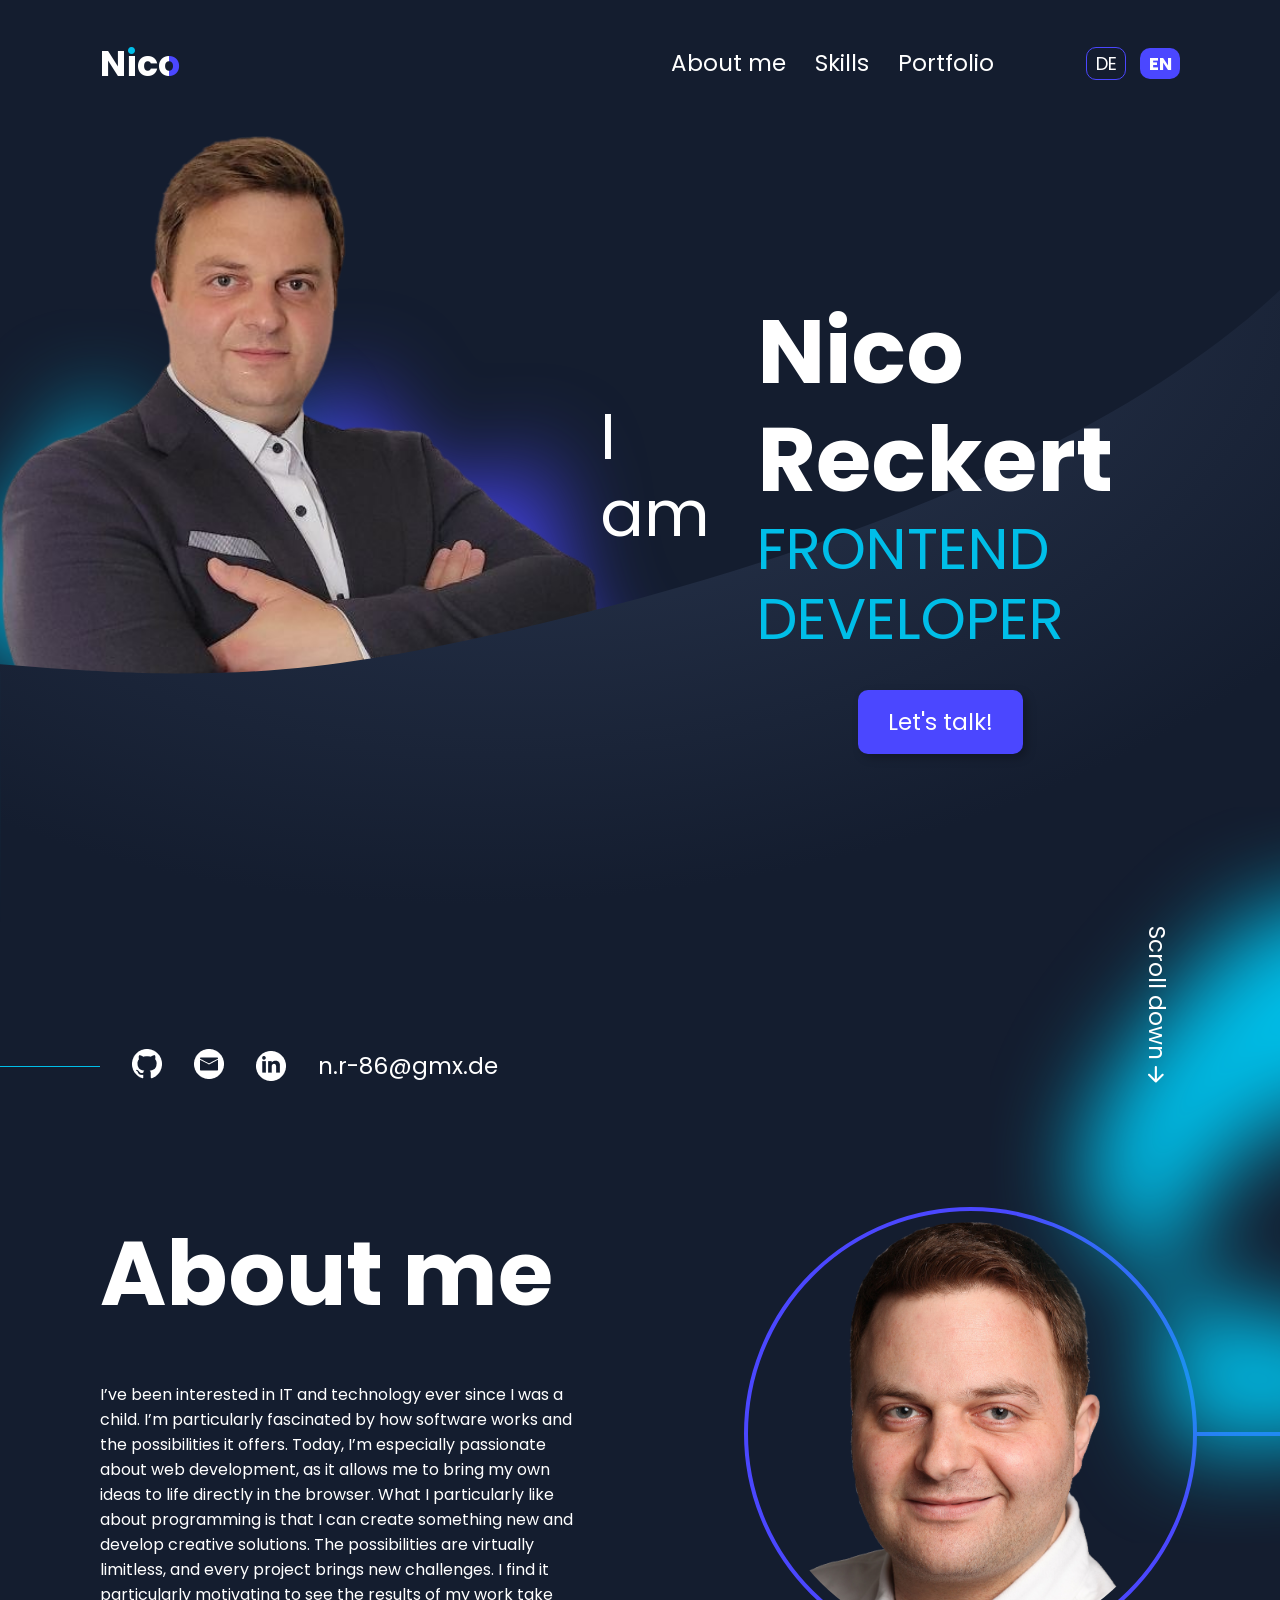
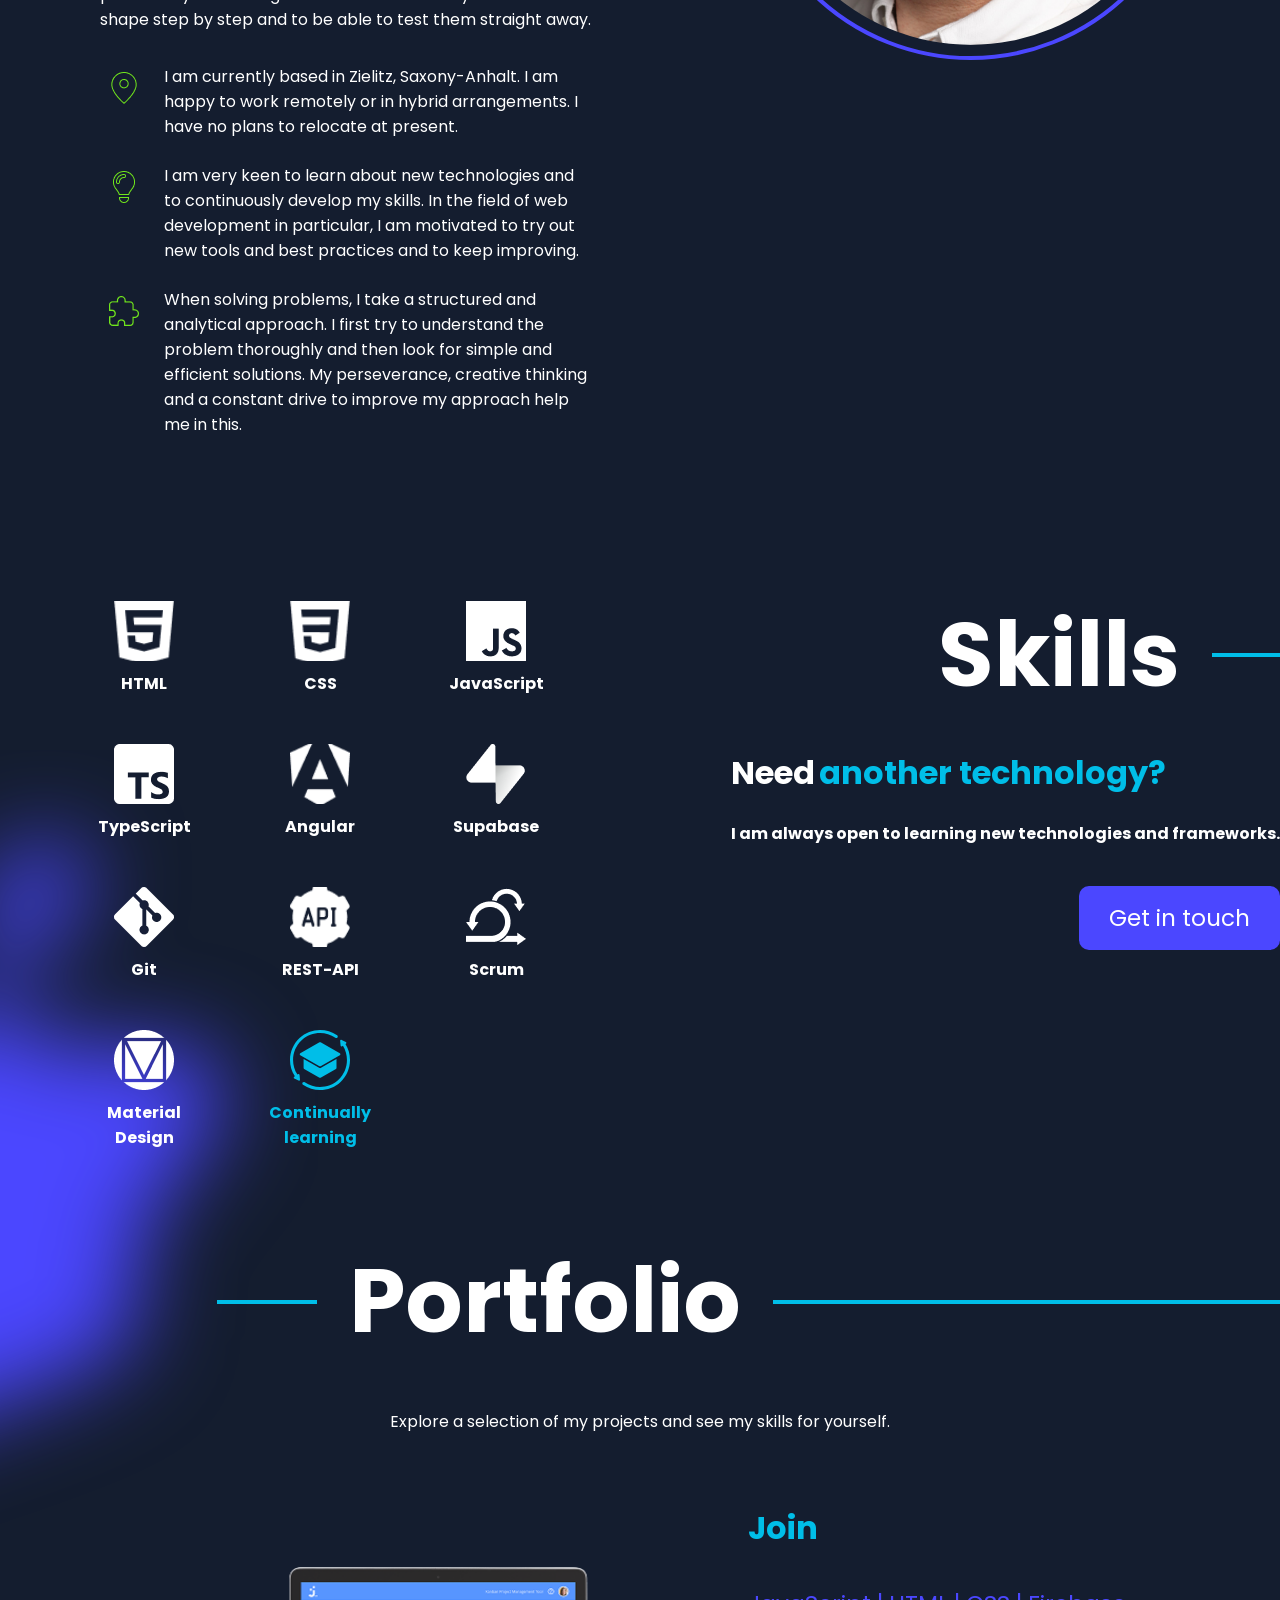
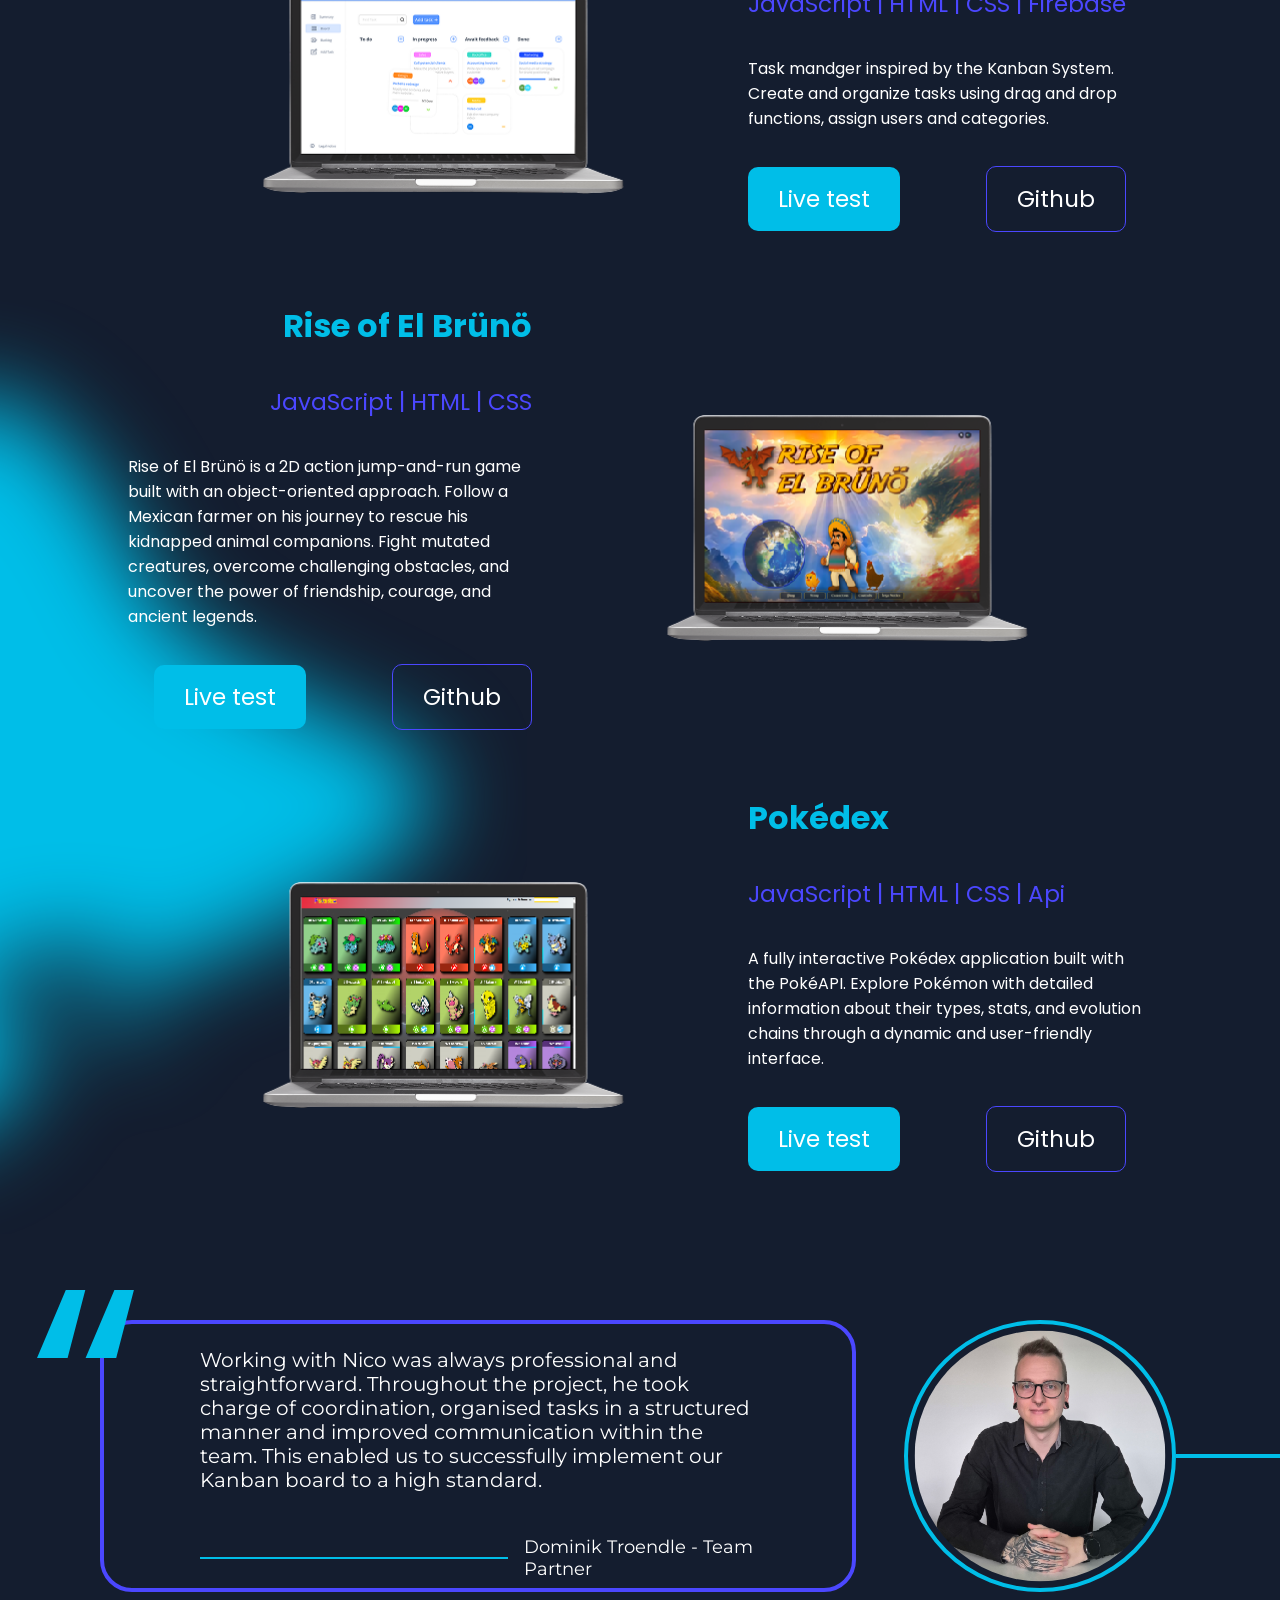
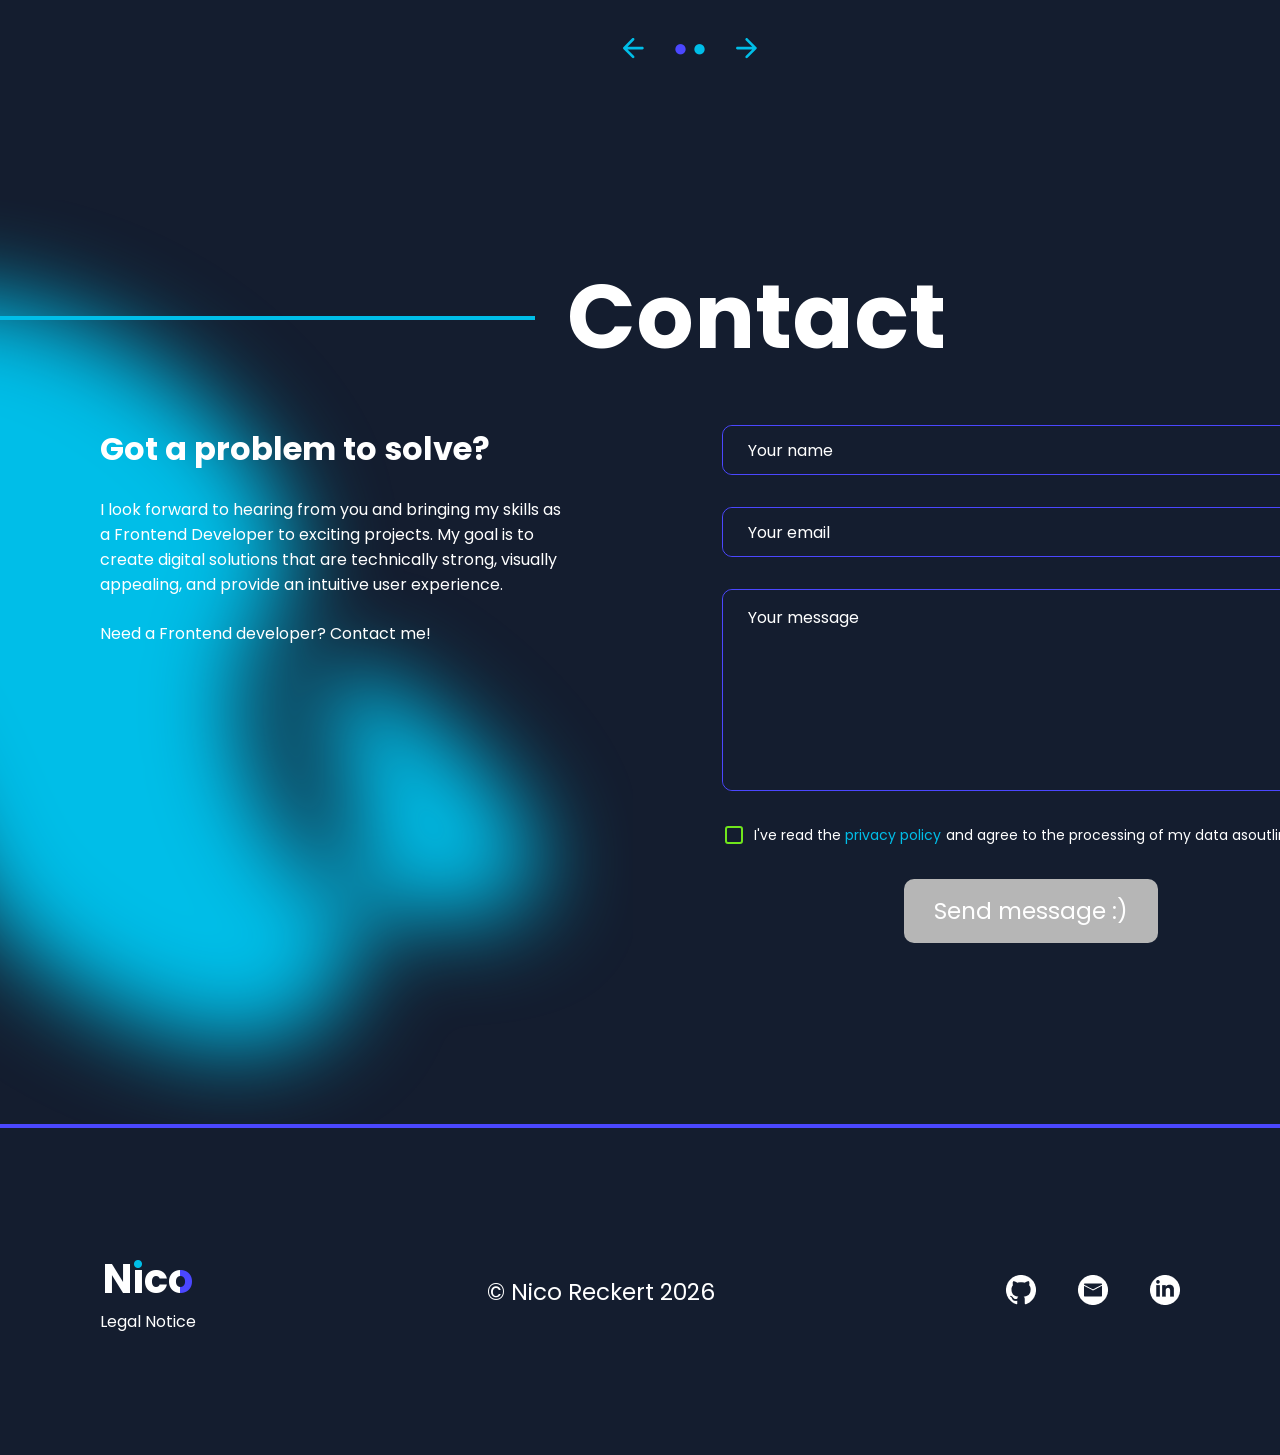
==== commit 26cecb4b: "Icons have been renamed and a new font (Montserrat) has been integrated. Navigation and hover effect" ====
--- a/index.html
+++ b/index.html
@@ -10,7 +10,7 @@
     <link rel="stylesheet" href="css/font.css">
 </head>
 
-<body>
+<body id="body">
     <!-- <div class="background">
         <div class="grid"></div>
 
@@ -123,48 +123,65 @@
             <section class="skills" id="skills">
                 <ul class="skills__grid">
                     <li class="skills__item">
-                        <img class="skills__icon" src="./assets/icons/14. Icons.png" alt="HTML">
+                        <img class="skills__icon" src="./assets/icons/html.png" alt="HTML">
                         <p class="skills__item-label">HTML</p>
                     </li>
                     <li class="skills__item">
-                        <img class="skills__icon" src="./assets/icons/14. Icons(1).png" alt="CSS">
+                        <img class="skills__icon" src="./assets/icons/css.png" alt="CSS">
                         <p class="skills__item-label">CSS</p>
                     </li>
                     <li class="skills__item">
-                        <img class="skills__icon" src="./assets/icons/14. Icons(2).png" alt="JavaScript">
+                        <img class="skills__icon" src="./assets/icons/js.png" alt="JavaScript">
                         <p class="skills__item-label">JavaScript</p>
                     </li>
                     <li class="skills__item">
-                        <img class="skills__icon" src="./assets/icons/14. Icons(3).png" alt="TypeScript">
+                        <img class="skills__icon" src="./assets/icons/ts.png" alt="TypeScript">
                         <p class="skills__item-label">TypeScript</p>
                     </li>
                     <li class="skills__item">
-                        <img class="skills__icon" src="./assets/icons/14. Icons(4).png" alt="Angular">
+                        <img class="skills__icon" src="./assets/icons/angular.png" alt="Angular">
                         <p class="skills__item-label">Angular</p>
                     </li>
                     <li class="skills__item">
-                        <img class="skills__icon" src="./assets/icons/14. Icons(5).png" alt="Supabase">
+                        <img class="skills__icon" src="./assets/icons/supabase.png" alt="Supabase">
                         <p class="skills__item-label">Supabase</p>
                     </li>
                     <li class="skills__item">
-                        <img class="skills__icon" src="./assets/icons/14. Icons(6).png" alt="Git">
+                        <img class="skills__icon" src="./assets/icons/git.png" alt="Git">
                         <p class="skills__item-label">Git</p>
                     </li>
                     <li class="skills__item">
-                        <img class="skills__icon" src="./assets/icons/14. Icons(7).png" alt="REST-API">
+                        <img class="skills__icon" src="./assets/icons/api.png" alt="REST-API">
                         <p class="skills__item-label">REST-API</p>
                     </li>
                     <li class="skills__item">
-                        <img class="skills__icon" src="./assets/icons/14. Icons(8).png" alt="Scrum">
+                        <img class="skills__icon" src="./assets/icons/scrum.png" alt="Scrum">
                         <p class="skills__item-label">Scrum</p>
                     </li>
                     <li class="skills__item">
-                        <img class="skills__icon" src="./assets/icons/14. Icons(9).png" alt="Material Design">
+                        <img class="skills__icon" src="./assets/icons/material-design.png" alt="Material Design">
                         <p class="skills__item-label">Material Design</p>
                     </li>
-                    <li class="skills__item">
-                        <img class="skills__icon" src="./assets/icons/14. Icons(10).png" alt="Continually learning">
-                        <p class="skills__item-label">Continually learning</p>
+                    <li class="skills__item--learning">
+                        <img class="skills__decoration" src="./assets/img/Group 18.png" alt="">
+                        <svg class="skills__icon--learning" viewBox="0 0 60 60" fill="none"
+                            xmlns="http://www.w3.org/2000/svg">
+                            <g clip-path="url(#clip0)">
+                                <path
+                                    d="M49.8289 25.245L30.6154 36.1892C30.2696 36.3926 29.8424 36.3926 29.4864 36.1892L10.273 25.245C9.52033 24.8178 9.52033 23.7294 10.273 23.2921L29.4864 12.3479C29.8322 12.1444 30.2594 12.1444 30.6154 12.3479L49.8289 23.2921C50.5815 23.7193 50.5815 24.8076 49.8289 25.245Z"
+                                    fill="currentColor" />
+                                <path
+                                    d="M46.5028 28.9269V37.9488C46.5028 38.3557 46.2892 38.7218 45.9332 38.9252L30.6153 47.6521C30.2695 47.8556 29.8423 47.8556 29.4863 47.6521L14.1685 38.9252C13.8125 38.7218 13.5989 38.3557 13.5989 37.9488V28.9269L22.0918 33.7583L29.4863 37.9793C29.8321 38.1827 30.2593 38.1827 30.6153 37.9793L38.0098 33.7583L46.5028 28.9269Z"
+                                    fill="currentColor" />
+                                <path
+                                    d="M55.4534 14.0363L55.9823 13.6701C56.623 13.2226 56.5417 12.2563 55.8399 11.9207L51.629 9.91693C50.917 9.58128 50.1135 10.1407 50.1745 10.9239L50.5813 15.5721C50.6525 16.3451 51.5374 16.7622 52.1782 16.3146L52.9309 15.7959C59.6236 26.5774 57.8233 40.9391 48.4657 49.6864C39.2608 58.2912 25.0719 59.3389 14.7278 52.1783C14.0362 51.7003 13.0801 51.8732 12.602 52.5648C12.124 53.2565 12.2969 54.2126 12.9885 54.6906C18.1047 58.2302 24.0548 59.9695 29.9948 59.9695C37.43 59.9695 44.8448 57.2436 50.5508 51.9139C60.9967 42.1393 63.0106 26.0587 55.4534 14.0363Z"
+                                    fill="currentColor" />
+                                <path
+                                    d="M47.1132 5.30936C35.5994 -2.66487 19.8035 -1.49518 9.55087 8.0861C-1.15942 18.1047 -3.08178 34.1142 4.90263 46.34L4.16013 46.8486C3.51934 47.2961 3.60071 48.2624 4.30252 48.5981L8.51341 50.6018C9.22539 50.9374 10.0289 50.378 9.96789 49.5948L9.56104 44.9466C9.48984 44.1736 8.60495 43.7566 7.96416 44.2041L7.41492 44.5906C0.315407 33.6159 2.03434 19.2846 11.636 10.3136C20.8409 1.70875 35.0298 0.650942 45.3739 7.82165C46.0655 8.2997 47.0216 8.12679 47.4997 7.43514C47.9777 6.7435 47.8048 5.78741 47.1132 5.30936Z"
+                                    fill="currentColor" />
+                            </g>
+                        </svg>
+                        <p class="skills__item-label--learning">Continually learning</p>
                     </li>
                 </ul>
                 <div class="skills__content">
@@ -206,7 +223,7 @@
                     </div>
                 </div>
                 <div class="portfolio__project portfolio__project--reversed">
-                    <img class="portfolio__project-image" src="./assets/img/El Pollo Loco photo.png" alt="">
+                    <img class="portfolio__project-image" src="./assets/img/El Pollo Loco2 photo.png" alt="">
                     <div class="portfolio__project-content portfolio__project-content--end">
                         <h3 class="portfolio__project-title">Rise of El Brünö</h3>
                         <p class="portfolio__project-tech">JavaScript | HTML | CSS</p>
@@ -220,7 +237,7 @@
                     </div>
                 </div>
                 <div class="portfolio__project">
-                    <img class="portfolio__project-image" src="./assets/img/Pokédex photo.png" alt="">
+                    <img class="portfolio__project-image" src="./assets/img/Pokédex2 photo.png" alt="">
                     <div class="portfolio__project-content">
                         <h3 class="portfolio__project-title">Pokédex</h3>
                         <p class="portfolio__project-tech">JavaScript | HTML | CSS | Api</p>
@@ -236,6 +253,7 @@
             </section>
             <section class="references">
                 <div class="references__item">
+                    <img class="references__quote-icon" src="./assets/img/quote-mark.svg" alt="">
                     <div class="references__content">
                         <p class="references__quote" id="references-quote"></p>
                         <div class="references__footer">
@@ -274,44 +292,53 @@
                         <p class="contact__text"></p>
                         <p class="contact__text"></p>
                     </div>
-                    <form class="contact__form" id="contact-form">
-                        <div class="contact__group">
-                            <div class="contact__field" id="field-name">
-                                <input class="contact__input" id="contact-name" type="text" placeholder="Your name">
-                            </div>
-                            <span class="contact__error-text d-none" id="contact-error-name"></span>
-                        </div>
-                        <div class="contact__group">
-                            <div class="contact__field" id="field-email">
-                                <input class="contact__input" id="contact-email" type="email" autocomplete="email"
-                                    placeholder="Your email">
-                            </div>
-                            <span class="contact__error-text d-none" id="contact-error-email-required"></span>
-                            <span class="contact__error-text d-none" id="contact-error-email-format"></span>
-                        </div>
-                        <div class="contact__group">
-                            <div class="contact__field-area" id="field-message">
-                                <textarea class="contact__textarea" id="contact-message"
-                                    placeholder="Your message"></textarea>
-                            </div>
-                            <span class="contact__error-text d-none" id="contact-error-message"></span>
-                        </div>
-                        <div class="contact__group">
-                            <div class="contact__privacy">
-                                <div class="contact__checkbox-wrapper">
-                                    <input class="contact__checkbox" id="contact-policy" type="checkbox">
-                                </div>
-                                <p>
-                                    <span class="contact__privacy-text"></span>
-                                    <a class="contact__privacy-link" id="contact-privacy-link"
-                                        href="./html/privacy-policy.html"></a>
-                                    <span class="contact__privacy-text"></span>
-                                </p>
-                            </div>
-                            <span class="contact__error-text d-none" id="contact-error-policy"></span>
-                        </div>
-                        <button type="submit" class="contact__button" id="submit-button"></button>
-                    </form>
+                    <div class="contact__form-wrapper">
+                        <form class="contact__form" id="contact-form">
+                            <div class="contact__group">
+                                <div class="contact__field" id="field-name">
+                                    <input class="contact__input" id="contact-name" type="text" placeholder="Your name">
+                                </div>
+                                <span class="contact__error-text d-none" id="contact-error-name"></span>
+                            </div>
+                            <div class="contact__group">
+                                <div class="contact__field" id="field-email">
+                                    <input class="contact__input" id="contact-email" type="email" autocomplete="email"
+                                        placeholder="Your email">
+                                </div>
+                                <span class="contact__error-text d-none" id="contact-error-email-required"></span>
+                                <span class="contact__error-text d-none" id="contact-error-email-format"></span>
+                            </div>
+                            <div class="contact__group">
+                                <div class="contact__field-area" id="field-message">
+                                    <textarea class="contact__textarea" id="contact-message"
+                                        placeholder="Your message"></textarea>
+                                </div>
+                                <span class="contact__error-text d-none" id="contact-error-message"></span>
+                            </div>
+                            <div class="contact__group">
+                                <div class="contact__privacy">
+                                    <div class="contact__checkbox-wrapper">
+                                        <input class="contact__checkbox" id="contact-policy" type="checkbox">
+                                    </div>
+                                    <p>
+                                        <span class="contact__privacy-text"></span>
+                                        <a class="contact__privacy-link" id="contact-privacy-link"
+                                            href="./html/privacy-policy.html"></a>
+                                        <span class="contact__privacy-text"></span>
+                                    </p>
+                                </div>
+                                <span class="contact__error-text d-none" id="contact-error-policy"></span>
+                            </div>
+                            <button type="submit" class="contact__button" id="submit-button"></button>
+                        </form>
+                        <a class="contact__back-to-top" href="#body"><svg class="contact__back-to-top-icon" width="15"
+                                height="16" viewBox="0 0 15 16" fill="none" xmlns="http://www.w3.org/2000/svg">
+                                <path
+                                    d="M6.36385 3.41369L1.70685 8.07069C1.31638 8.46116 0.683311 8.46116 0.292846 8.07069C-0.0976193 7.68023 -0.0976183 7.04716 0.292847 6.65669L6.65674 0.292799C7.04727 -0.0977256 7.68043 -0.0977246 8.07095 0.292799L14.4348 6.65669C14.8253 7.04716 14.8253 7.68023 14.4348 8.07069C14.0444 8.46116 13.4113 8.46116 13.0208 8.07069L8.36385 3.41369L8.36385 14.5857C8.36385 15.138 7.91613 15.5857 7.36385 15.5857C6.81156 15.5857 6.36385 15.138 6.36385 14.5857L6.36385 3.41369Z"
+                                    fill="currentColor" />
+                            </svg></a>
+                    </div>
+
                 </div>
             </section>
         </div>
--- a/style.css
+++ b/style.css
@@ -322,6 +322,7 @@
 }
 
 .header__link {
+    position: relative;
     color: white;
     text-decoration: none;
     font-size: 23px;
@@ -330,6 +331,20 @@
     letter-spacing: 0%;
     line-height: 120%;
     transition: all ease-in-out 125ms;
+}
+
+.header__link--active {
+    color: var(--primary-2);
+}
+
+.header__link--active::after {
+    content: "";
+    position: absolute;
+    left: 0;
+    bottom: -4px;
+    width: 55.5px;
+    height: 2px;
+    background: var(--primary-1);
 }
 
 .header__link:hover {
@@ -356,6 +371,11 @@
     letter-spacing: 0%;
     line-height: 120%;
     min-width: 40px;
+}
+
+.header__language-button:hover {
+    background-color: var(--primary-2);
+    border: none;
 }
 
 .header__language-button--active {
@@ -736,6 +756,13 @@
     font-weight: bold;
 }
 
+.skills__item-label--learning {
+    color: var(--primary-2);
+    font-family: 'Poppins-Bold';
+    font-weight: bold;
+    transition: all 120ms ease-in-out;
+}
+
 .skills__content {
     display: flex;
     justify-content: flex-start;
@@ -752,7 +779,8 @@
     line-height: 120%;
 }
 
-.skills__item {
+.skills__item,
+.skills__item--learning {
     display: flex;
     justify-content: center;
     align-items: center;
@@ -760,6 +788,43 @@
     gap: 10px;
     width: 88px;
     text-align: center;
+}
+
+.skills__item--learning {
+    position: relative;
+}
+
+.skills__item--learning:hover .skills__item-label--learning,
+.skills__item--learning:hover .skills__icon--learning {
+    color: #FFFFFF;
+}
+
+.skills__item--learning:hover .skills__decoration {
+    opacity: 100%;
+}
+
+.skills__decoration {
+    position: absolute;
+    top: -112px;
+    left: -3px;
+    object-fit: cover;
+    opacity: 0;
+    transition: all 120ms ease-in-out;
+    pointer-events: none;
+}
+
+.skills__icon {
+    width: 60px;
+    height: 60px;
+    object-fit: cover;
+}
+
+.skills__icon--learning {
+    width: 60px;
+    height: 60px;
+    object-fit: cover;
+    color: var(--primary-2);
+    transition: all 120ms ease-in-out;
 }
 
 .skills__item:hover .skills__icon {
@@ -868,6 +933,7 @@
     align-items: center;
     width: 100%;
     gap: 32px;
+    margin-bottom: 40px;
 }
 
 .portfolio__line-left {
@@ -1009,19 +1075,27 @@
 }
 
 .references__item {
+    position: relative;
     display: flex;
     justify-content: center;
     align-items: center;
     gap: 48px;
 }
 
+.references__quote-icon {
+    position: absolute;
+    object-fit: cover;
+    top: -30px;
+    left: -63px;
+}
+
 .references__content {
     display: flex;
-    justify-content: center;
+    justify-content: space-between;
     align-items: center;
     flex-direction: column;
     height: 272px;
-    padding: 48px 96px;
+    padding: 24px 96px;
     border: 4px solid var(--primary-1);
     border-radius: 32px;
     gap: 44px;
@@ -1029,10 +1103,9 @@
 
 .references__quote {
     color: white;
-    font-family: 'Poppins-Regular';
+    font-family: 'Montserrat-Regular';
     font-weight: 400;
     font-size: 20px;
-
 }
 
 .references__footer {
@@ -1043,14 +1116,14 @@
 }
 
 .references__divider {
-    width: 405px;
+    width: 400px;
     height: 2px;
     background-color: var(--primary-2);
 }
 
 .references__author {
     color: white;
-    font-family: 'Poppins-Regular';
+    font-family: 'Montserrat-Regular';
     font-weight: 400;
     font-size: 18px;
 }
@@ -1137,8 +1210,8 @@
     flex-direction: column;
     width: 100%;
     max-width: 1440px;
-    margin-top: 148px;
-    margin-bottom: 148px;
+    margin-top: 182px;
+    margin-bottom: 89px;
 }
 
 .contact__header {
@@ -1146,6 +1219,7 @@
     justify-content: flex-start;
     align-items: center;
     gap: 32px;
+    margin-bottom: 40px;
 }
 
 .contact__line {
@@ -1190,6 +1264,13 @@
     font-family: 'Poppins-Regular';
     font-weight: 400;
     font-size: 16px;
+}
+
+.contact__form-wrapper {
+    display: flex;
+    justify-content: center;
+    align-items: flex-end;
+    flex-direction: column;
 }
 
 .contact__form {
@@ -1337,6 +1418,7 @@
     justify-content: flex-start;
     align-items: center;
     gap: 8px;
+    width: 617px;
 }
 
 .contact__privacy-text {
@@ -1351,6 +1433,14 @@
     font-family: 'Poppins-Regular';
     font-weight: 400;
     font-size: 14px;
+    text-decoration: none;
+}
+
+.contact__privacy-link:hover {
+    text-decoration: underline;
+}
+
+.contact__privacy-link:active {
     text-decoration: none;
 }
 
@@ -1400,6 +1490,7 @@
     font-size: 23px;
     pointer-events: none;
     border: none;
+    margin-bottom: 52px;
 }
 
 .contact__button--enabled {
@@ -1420,6 +1511,41 @@
     color: var(--primary-1);
 }
 
+.contact__back-to-top {
+    display: flex;
+    justify-content: center;
+    align-items: center;
+    width: 40px;
+    height: 40px;
+    border-radius: 100%;
+    border: 2px solid #FFFFFF;
+    transition: all 120ms ease-in-out;
+}
+
+.contact__back-to-top-icon {
+    width: 16px;
+    height: 16px;
+    object-fit: cover;
+    color: #FFFFFF;
+    transition: all 120ms ease-in-out;
+}
+
+.contact__back-to-top:hover {
+    border: 2px solid var(--primary-2);
+}
+
+.contact__back-to-top:hover .contact__back-to-top-icon {
+    color: var(--primary-2);
+}
+
+.contact__back-to-top:active {
+    border: 2px solid #FFFFFF;
+}
+
+.contact__back-to-top:active .contact__back-to-top-icon {
+    color: #FFFFFF;
+}
+
 .contact__error-text {
     font-family: 'Poppins-Regular';
     font-weight: 400;
@@ -1469,11 +1595,26 @@
 }
 
 .footer__legal-link {
+    position: relative;
     color: white;
     font-family: 'Poppins-Regular';
     font-weight: 400;
     font-size: 16px;
     text-decoration: none;
+}
+
+.footer__legal-link:hover::after {
+    content: "";
+    position: absolute;
+    left: 0;
+    bottom: -4px;
+    width: 55.5px;
+    height: 2px;
+    background: var(--primary-2);
+}
+
+.footer__legal-link:active::after {
+    display: none;
 }
 
 .footer__copyright {
@@ -1543,7 +1684,8 @@
 .overlay {
     position: fixed;
     inset: 0;
-    background: rgba(0, 0, 0, .65);
+    background: rgba(20, 29, 47, 0.75);
+    backdrop-filter: blur(8px);
     display: flex;
     justify-content: center;
     align-items: center;
@@ -1556,10 +1698,14 @@
 
 .overlay__content {
     width: min(90%, 420px);
-    background: white;
-    border-radius: 12px;
+    background: var(--bg-color);
+    border: 1px solid var(--error-color);
+    border-radius: 16px;
     padding: 2rem;
     text-align: center;
+    color: var(--text-color);
+    font-family: 'Poppins-Bold';
+    box-shadow: 0 10px 30px rgba(0, 0, 0, 0.5);
 }
 
 .contact__input:-webkit-autofill,
--- a/css/font.css
+++ b/css/font.css
@@ -12,4 +12,12 @@
     src: url('../assets/fonts/Poppins-Bold.ttf') format('truetype');
     font-style: normal;
     font-weight: bold;
+}
+
+@font-face {
+    font-display: swap;
+    font-family: 'Montserrat-Regular';
+    src: url('../assets/fonts/Montserrat-Regular.ttf') format('truetype');
+    font-style: normal;
+    font-weight: 400;
 }
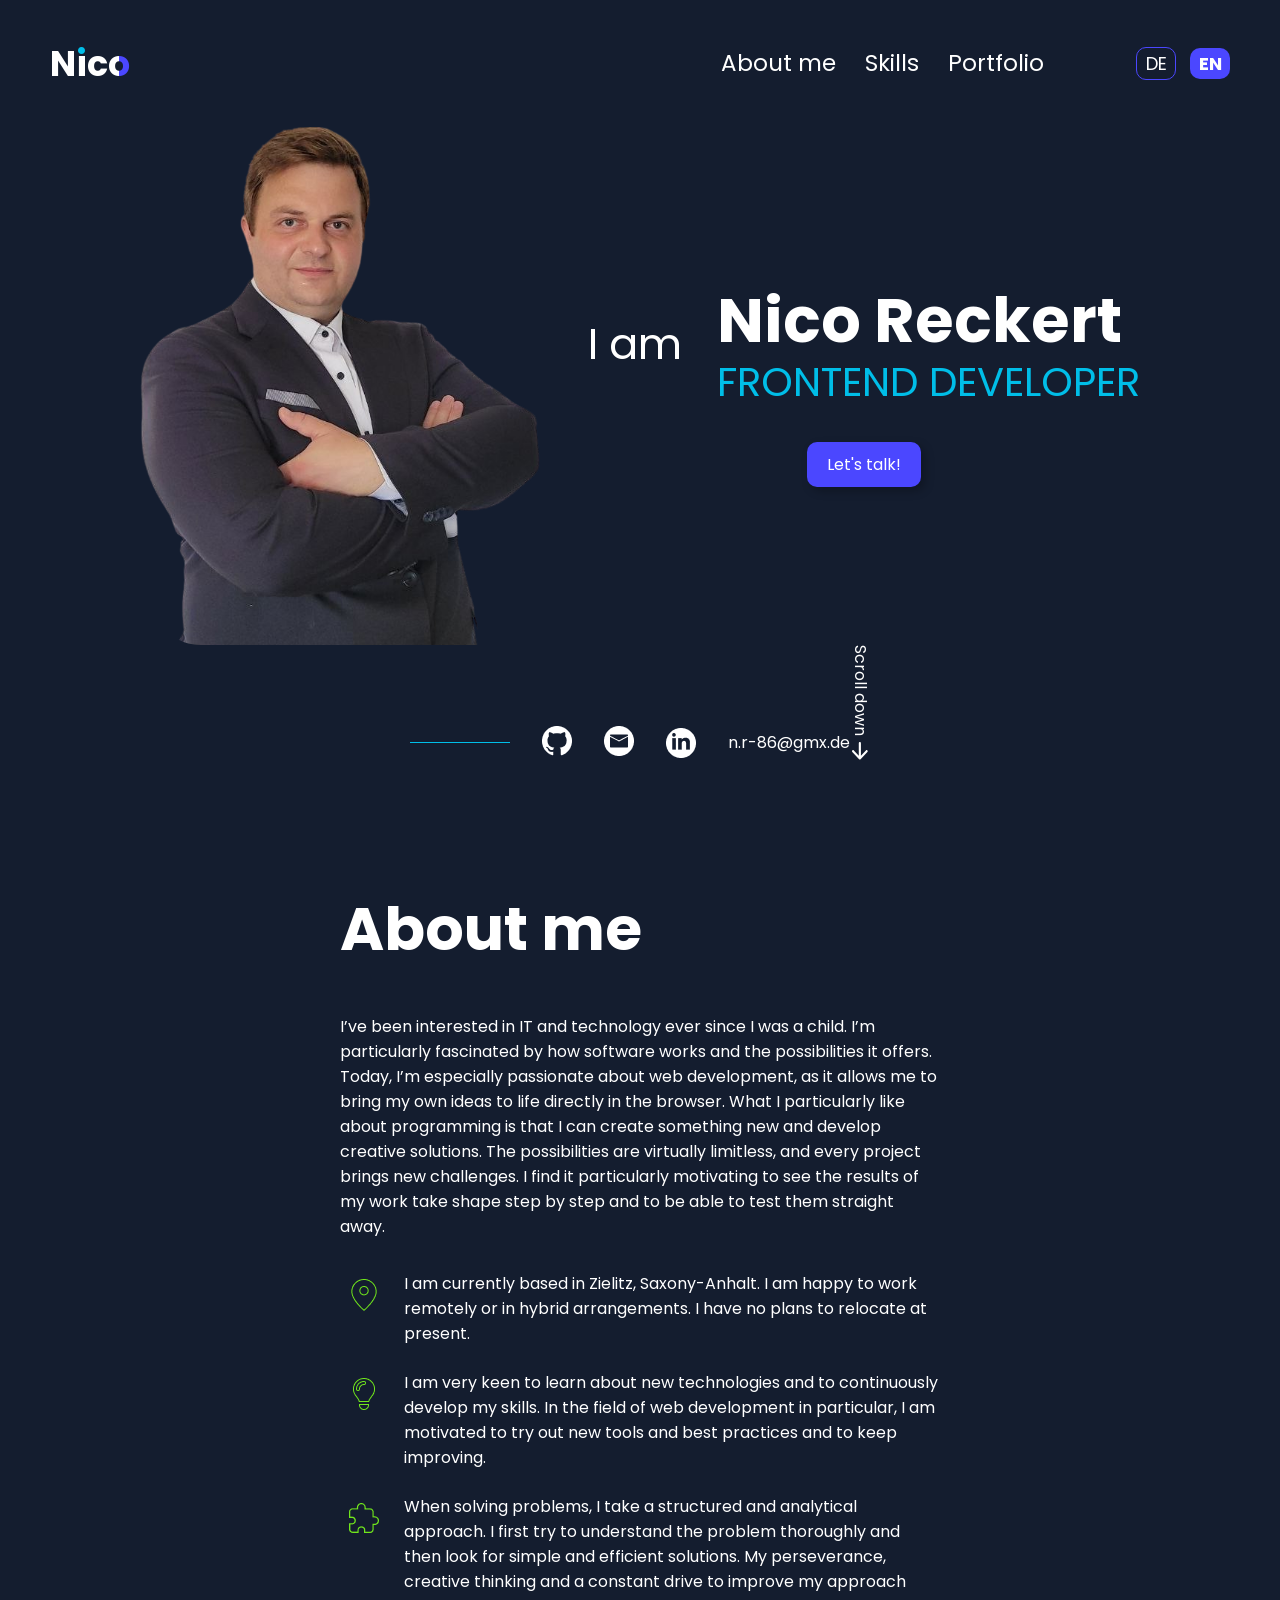
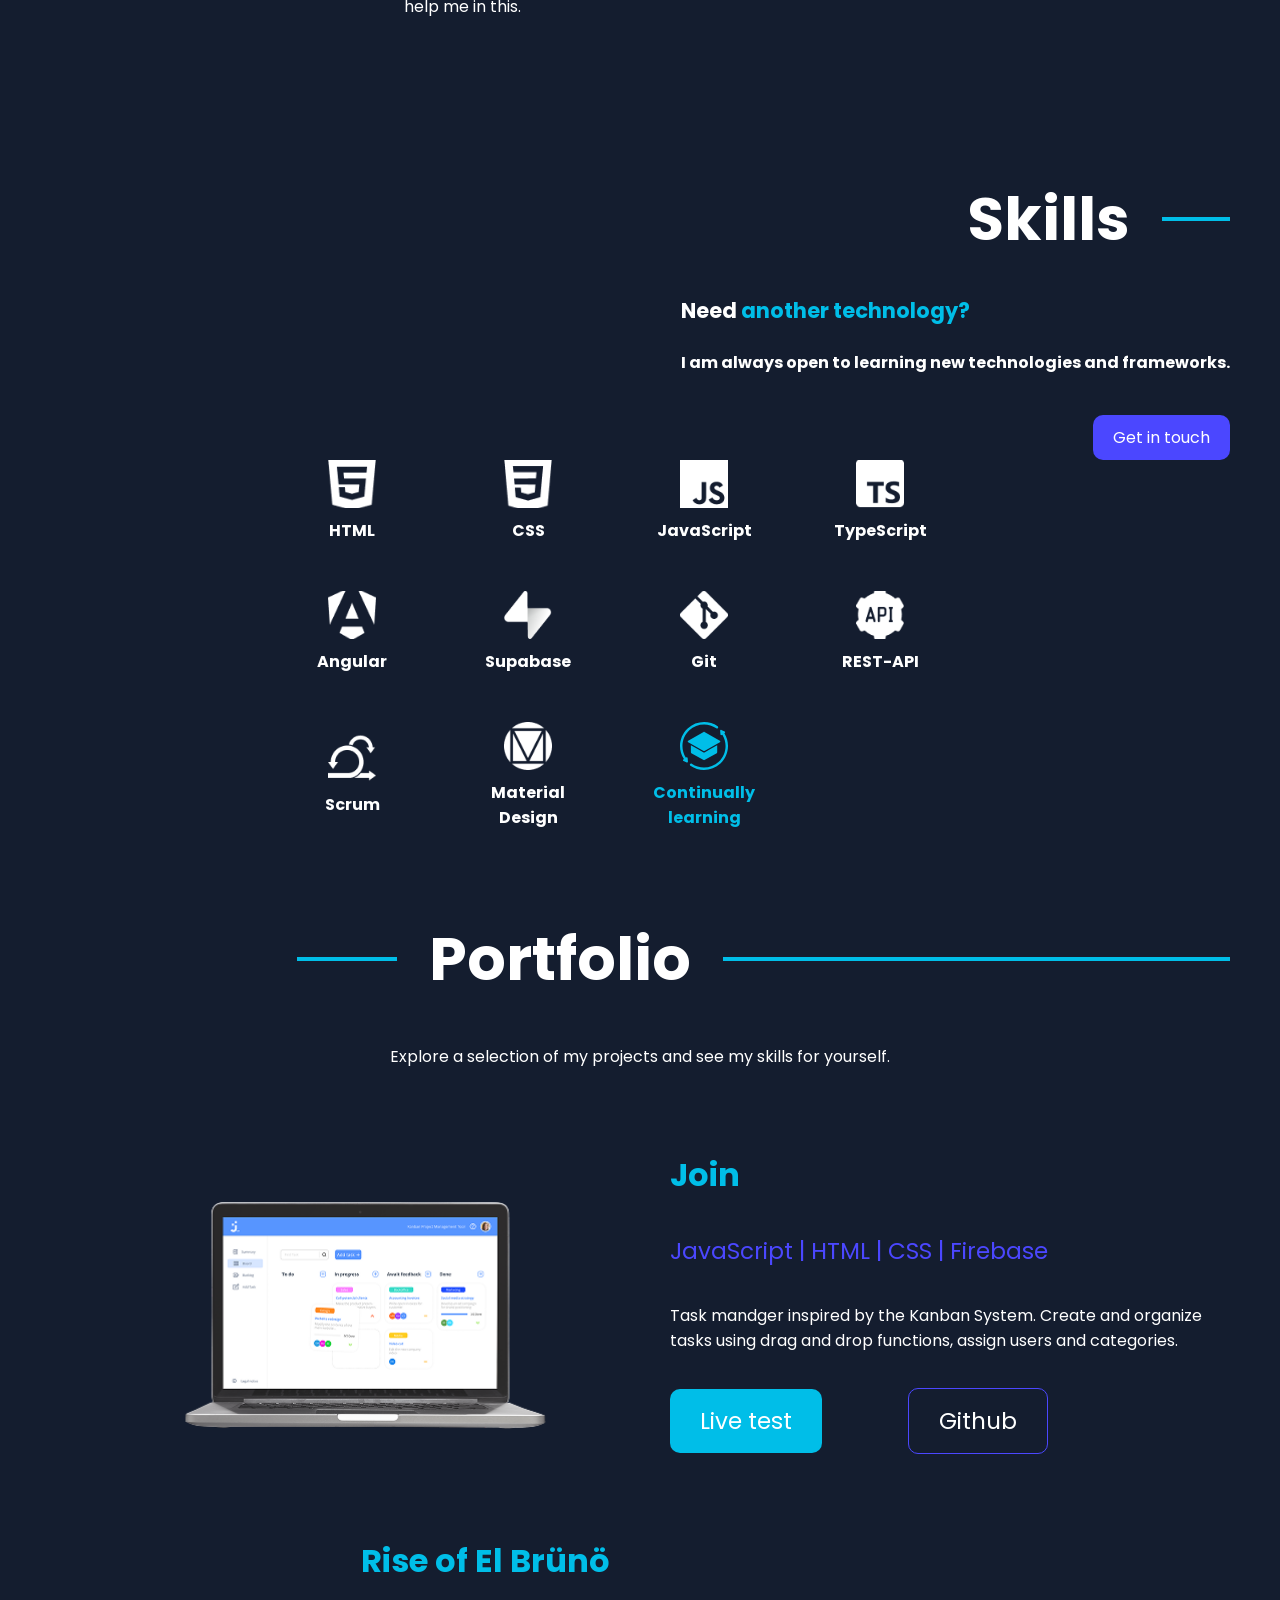
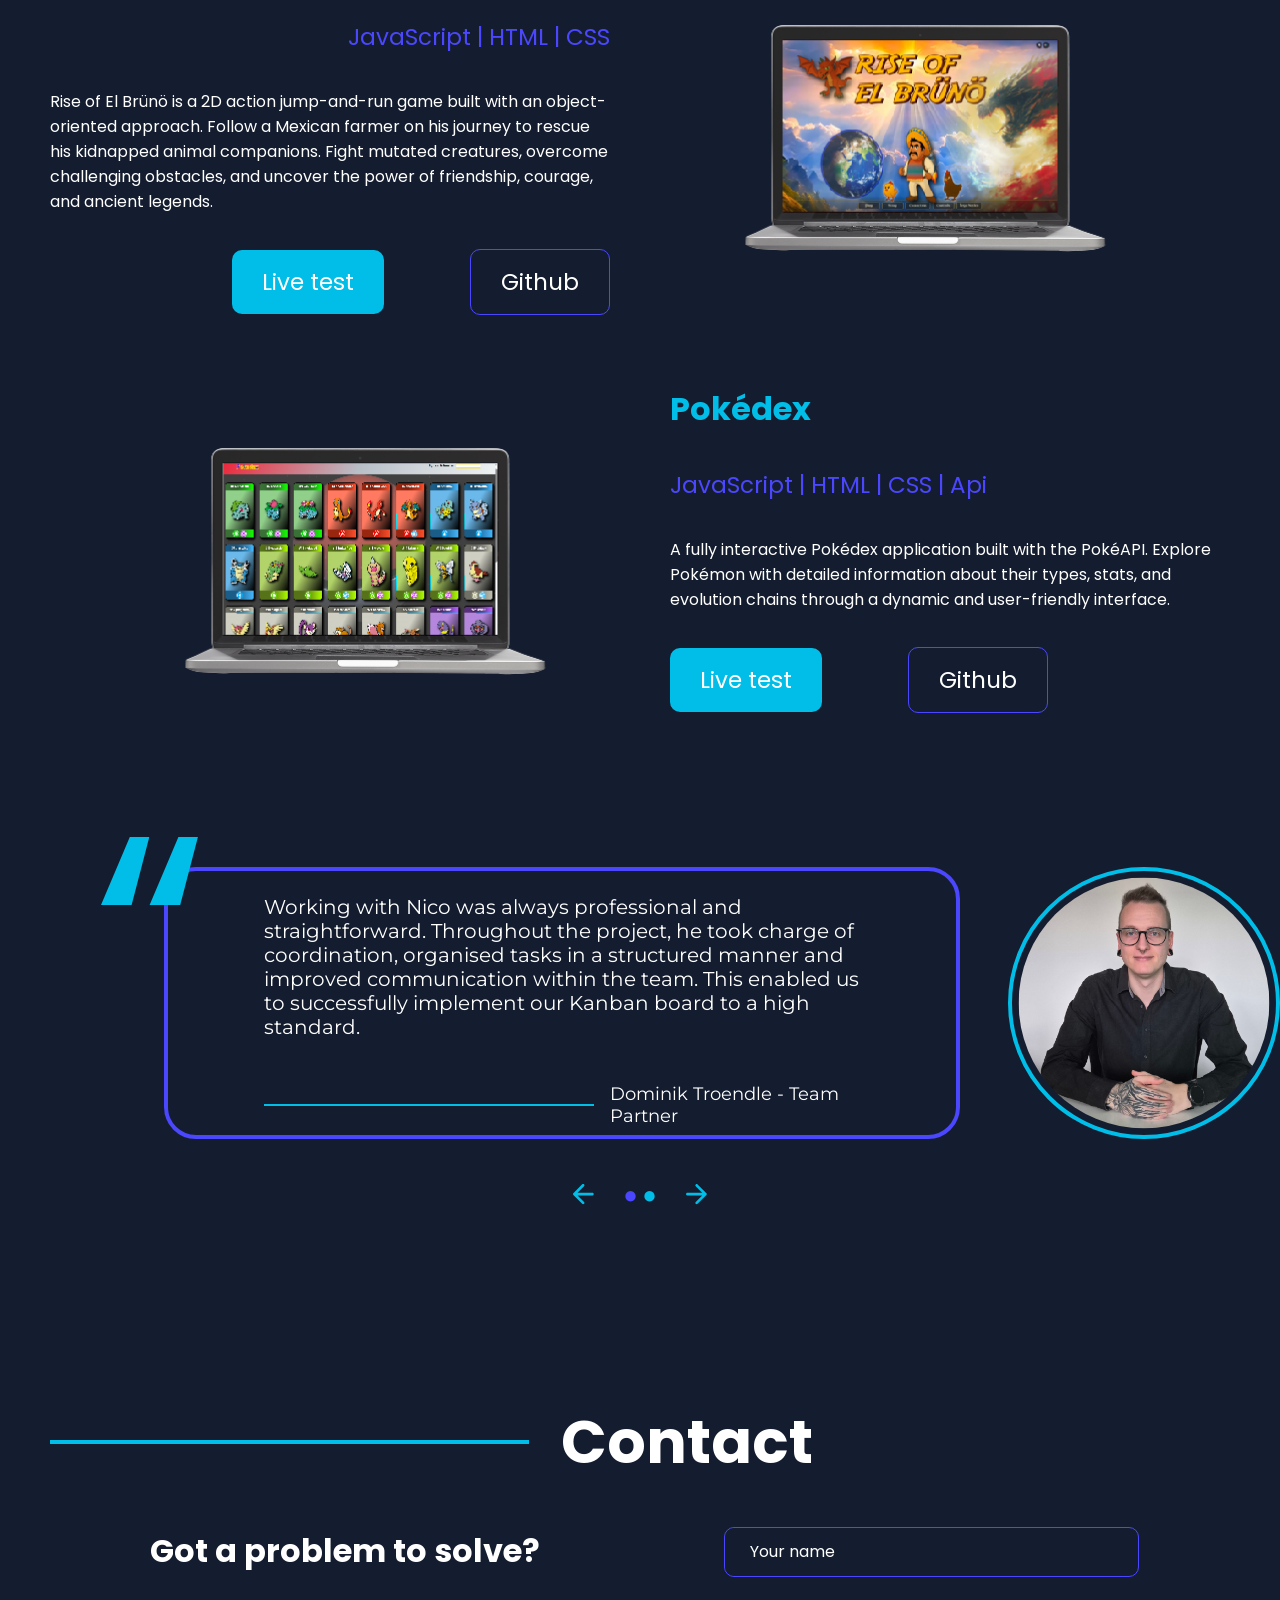
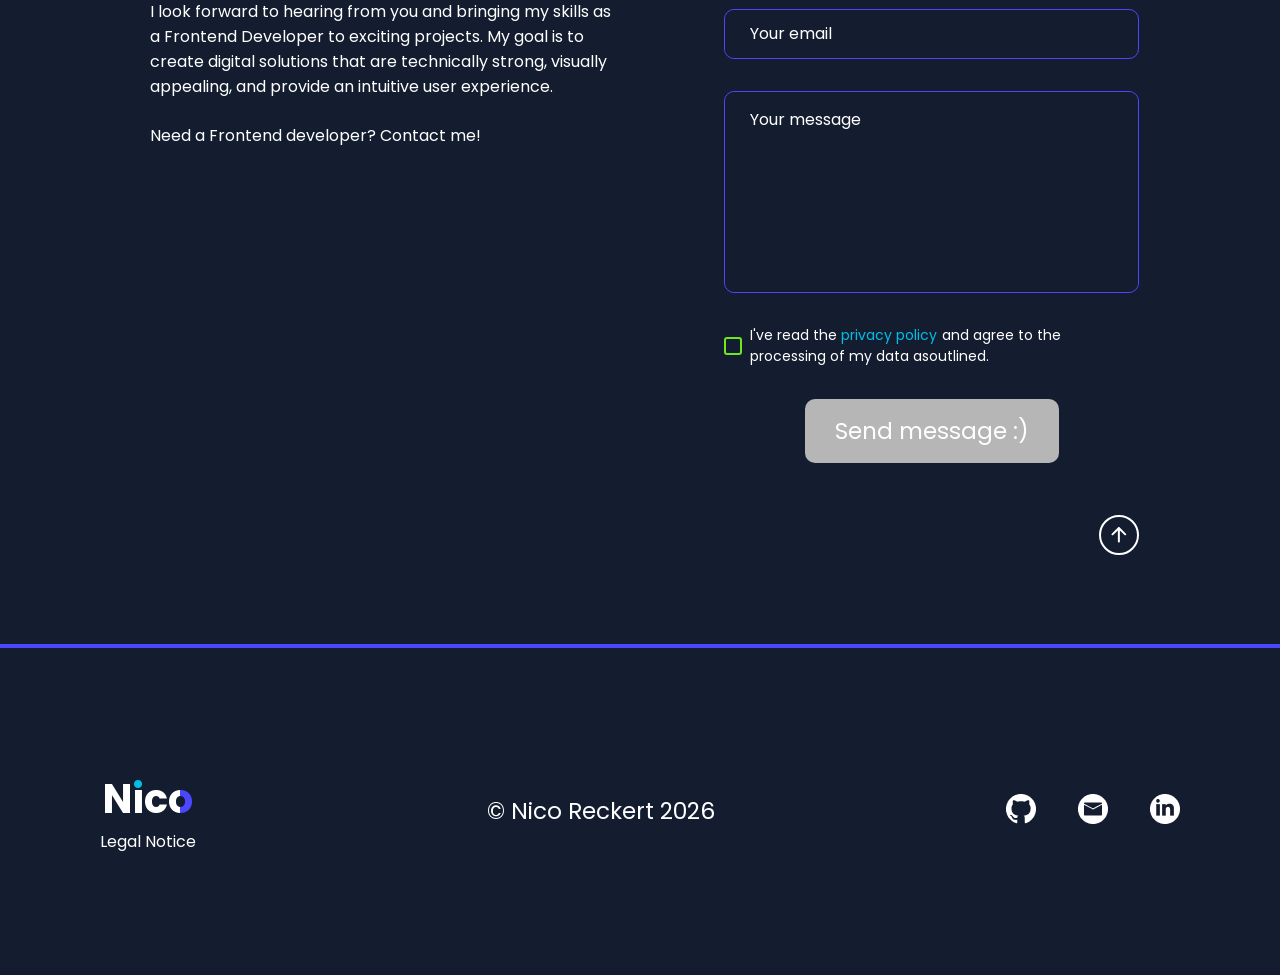
==== commit 1622c1c8: "Implemented the burger menu button with animations and click functionality. Refactored long function" ====
--- a/index.html
+++ b/index.html
@@ -46,8 +46,11 @@
                             <button class="header__language-button header__language-button--active"
                                 id="english-button">EN</button>
                         </div>
-                        <button class="header__menu-button"><img class="header__menu-icon"
-                                src="./assets/icons/Property 1=burger.svg" alt=""></button>
+                        <button class="header__menu-button" id="header-menu-button">
+                            <span class="header__menu-line"></span>
+                            <span class="header__menu-line"></span>
+                            <span class="header__menu-line"></span>
+                        </button>
                     </nav>
                 </div>
             </header>
@@ -252,22 +255,24 @@
                 </div>
             </section>
             <section class="references">
-                <div class="references__item">
-                    <img class="references__quote-icon" src="./assets/img/quote-mark.svg" alt="">
-                    <div class="references__content">
-                        <p class="references__quote" id="references-quote"></p>
-                        <div class="references__footer">
-                            <span class="references__divider"></span>
-                            <p class="references__author" id="references-author"></p>
-                        </div>
-                    </div>
-                    <div class="references__profile">
-                        <div class="references__avatar">
-                            <img class="references__image" id="references-image" src="./assets/img/187118235.png"
-                                alt="">
-                        </div>
-                        <span class="references__line"></span>
-                    </div>
+                <div class="references__container">
+                    <div class="references__item">
+                        <img class="references__quote-icon" src="./assets/img/quote-mark.svg" alt="">
+                        <div class="references__content">
+                            <p class="references__quote" id="references-quote"></p>
+                            <div class="references__footer">
+                                <span class="references__divider"></span>
+                                <p class="references__author" id="references-author"></p>
+                            </div>
+                        </div>
+                        <div class="references__profile">
+                            <div class="references__avatar">
+                                <img class="references__image" id="references-image" src="./assets/img/187118235.png"
+                                    alt="">
+                            </div>
+                        </div>
+                    </div>
+                    <span class="references__line"></span>
                 </div>
                 <div class="references__navigation">
                     <button class="references__button" id="references-prev"><img class="references__button-arrow"
@@ -275,7 +280,6 @@
                     <div class="references__dots">
                         <span class="references__dot references__dot-active">●</span>
                         <span class="references__dot">●</span>
-                        <!-- <span class="references__dot">●</span> -->
                     </div>
                     <button class="references__button" id="references-next"><img class="references__button-arrow"
                             src="./assets/icons/arrow_forward.svg" alt=""></button>
@@ -286,59 +290,62 @@
                     <span class="contact__line"></span>
                     <h2 class="contact__title" id="contact-title"></h2>
                 </div>
-                <div class="contact__content">
-                    <div class="contact__info">
-                        <h3 class="contact__subtitle" id="contact-subtitle"></h3>
-                        <p class="contact__text"></p>
-                        <p class="contact__text"></p>
-                    </div>
-                    <div class="contact__form-wrapper">
-                        <form class="contact__form" id="contact-form">
-                            <div class="contact__group">
-                                <div class="contact__field" id="field-name">
-                                    <input class="contact__input" id="contact-name" type="text" placeholder="Your name">
-                                </div>
-                                <span class="contact__error-text d-none" id="contact-error-name"></span>
-                            </div>
-                            <div class="contact__group">
-                                <div class="contact__field" id="field-email">
-                                    <input class="contact__input" id="contact-email" type="email" autocomplete="email"
-                                        placeholder="Your email">
-                                </div>
-                                <span class="contact__error-text d-none" id="contact-error-email-required"></span>
-                                <span class="contact__error-text d-none" id="contact-error-email-format"></span>
-                            </div>
-                            <div class="contact__group">
-                                <div class="contact__field-area" id="field-message">
-                                    <textarea class="contact__textarea" id="contact-message"
-                                        placeholder="Your message"></textarea>
-                                </div>
-                                <span class="contact__error-text d-none" id="contact-error-message"></span>
-                            </div>
-                            <div class="contact__group">
-                                <div class="contact__privacy">
-                                    <div class="contact__checkbox-wrapper">
-                                        <input class="contact__checkbox" id="contact-policy" type="checkbox">
-                                    </div>
-                                    <p>
-                                        <span class="contact__privacy-text"></span>
-                                        <a class="contact__privacy-link" id="contact-privacy-link"
-                                            href="./html/privacy-policy.html"></a>
-                                        <span class="contact__privacy-text"></span>
-                                    </p>
-                                </div>
-                                <span class="contact__error-text d-none" id="contact-error-policy"></span>
-                            </div>
-                            <button type="submit" class="contact__button" id="submit-button"></button>
-                        </form>
-                        <a class="contact__back-to-top" href="#body"><svg class="contact__back-to-top-icon" width="15"
-                                height="16" viewBox="0 0 15 16" fill="none" xmlns="http://www.w3.org/2000/svg">
-                                <path
-                                    d="M6.36385 3.41369L1.70685 8.07069C1.31638 8.46116 0.683311 8.46116 0.292846 8.07069C-0.0976193 7.68023 -0.0976183 7.04716 0.292847 6.65669L6.65674 0.292799C7.04727 -0.0977256 7.68043 -0.0977246 8.07095 0.292799L14.4348 6.65669C14.8253 7.04716 14.8253 7.68023 14.4348 8.07069C14.0444 8.46116 13.4113 8.46116 13.0208 8.07069L8.36385 3.41369L8.36385 14.5857C8.36385 15.138 7.91613 15.5857 7.36385 15.5857C6.81156 15.5857 6.36385 15.138 6.36385 14.5857L6.36385 3.41369Z"
-                                    fill="currentColor" />
-                            </svg></a>
-                    </div>
-
+                <div class="contact__container">
+                    <div class="contact__content">
+                        <div class="contact__info">
+                            <h3 class="contact__subtitle" id="contact-subtitle"></h3>
+                            <p class="contact__text"></p>
+                            <p class="contact__text"></p>
+                        </div>
+                        <div class="contact__form-wrapper">
+                            <form class="contact__form" id="contact-form">
+                                <div class="contact__group">
+                                    <div class="contact__field" id="field-name">
+                                        <input class="contact__input" id="contact-name" type="text"
+                                            placeholder="Your name">
+                                    </div>
+                                    <span class="contact__error-text d-none" id="contact-error-name"></span>
+                                </div>
+                                <div class="contact__group">
+                                    <div class="contact__field" id="field-email">
+                                        <input class="contact__input" id="contact-email" type="email"
+                                            autocomplete="email" placeholder="Your email">
+                                    </div>
+                                    <span class="contact__error-text d-none" id="contact-error-email-required"></span>
+                                    <span class="contact__error-text d-none" id="contact-error-email-format"></span>
+                                </div>
+                                <div class="contact__group">
+                                    <div class="contact__field-area" id="field-message">
+                                        <textarea class="contact__textarea" id="contact-message"
+                                            placeholder="Your message"></textarea>
+                                    </div>
+                                    <span class="contact__error-text d-none" id="contact-error-message"></span>
+                                </div>
+                                <div class="contact__group">
+                                    <div class="contact__privacy">
+                                        <div class="contact__checkbox-wrapper">
+                                            <input class="contact__checkbox" id="contact-policy" type="checkbox">
+                                        </div>
+                                        <p>
+                                            <span class="contact__privacy-text"></span>
+                                            <a class="contact__privacy-link" id="contact-privacy-link"
+                                                href="./html/privacy-policy.html"></a>
+                                            <span class="contact__privacy-text"></span>
+                                        </p>
+                                    </div>
+                                    <span class="contact__error-text d-none" id="contact-error-policy"></span>
+                                </div>
+                                <button type="submit" class="contact__button" id="submit-button"></button>
+                            </form>
+                            <a class="contact__back-to-top" href="#body"><svg class="contact__back-to-top-icon"
+                                    width="15" height="16" viewBox="0 0 15 16" fill="none"
+                                    xmlns="http://www.w3.org/2000/svg">
+                                    <path
+                                        d="M6.36385 3.41369L1.70685 8.07069C1.31638 8.46116 0.683311 8.46116 0.292846 8.07069C-0.0976193 7.68023 -0.0976183 7.04716 0.292847 6.65669L6.65674 0.292799C7.04727 -0.0977256 7.68043 -0.0977246 8.07095 0.292799L14.4348 6.65669C14.8253 7.04716 14.8253 7.68023 14.4348 8.07069C14.0444 8.46116 13.4113 8.46116 13.0208 8.07069L8.36385 3.41369L8.36385 14.5857C8.36385 15.138 7.91613 15.5857 7.36385 15.5857C6.81156 15.5857 6.36385 15.138 6.36385 14.5857L6.36385 3.41369Z"
+                                        fill="currentColor" />
+                                </svg></a>
+                        </div>
+                    </div>
                 </div>
             </section>
         </div>
@@ -367,6 +374,20 @@
             <p id="overlay-message"></p>
         </div>
     </div>
+    <div class="mobile__overlay" id="mobile-overlay">
+        <div class="mobile__overlay-links">
+            <a class="mobile__overlay-link" href="#about">About me</a>
+            <a class="mobile__overlay-link" href="#skills">My skills</a>
+            <a class="mobile__overlay-link" href="#portfolio">Portfolio</a>
+            <a class="mobile__overlay-link" href="#contact">Contact</a>
+            <div class="mobile__overlay-language-switcher">
+                <button class="mobile__overlay-language-button mobile__overlay-language-button--active"
+                    id="overlay-english-button">EN</button>
+                <span class="mobile__overlay-language-divider">/</span>
+                <button class="mobile__overlay-language-button" id="overlay-german-button">DE</button>
+            </div>
+        </div>
+    </div>
     <script type="module" src="main.js"></script>
 </body>
 
--- a/style.css
+++ b/style.css
@@ -193,7 +193,7 @@
     flex-direction: column;
     width: 100%;
     position: relative;
-    overflow: hidden;
+    /* overflow: hidden; */
 }
 
 .shadow1 {
@@ -387,14 +387,71 @@
 }
 
 .header__menu-button {
+    position: relative;
     display: none;
     justify-content: center;
     align-items: center;
+    flex-direction: column;
+    gap: 10px;
+    width: 36px;
+    height: 36px;
+    padding: 0;
     border: none;
     background-color: transparent;
     cursor: pointer;
 }
 
+.header__menu-line {
+    position: absolute;
+    display: block;
+    width: 28px;
+    height: 2px;
+    flex-shrink: 0;
+    background-color: white;
+    border-radius: 2px;
+    transition: transform 250ms ease, opacity 200ms ease;
+}
+
+.header__menu-line:first-child {
+    transform: translateY(-10px);
+}
+
+.header__menu-line:nth-child(2) {
+    transform: translateY(0);
+}
+
+.header__menu-line:last-child {
+    transform: translateY(10px);
+}
+
+.header__menu-button--active .header__menu-line:first-child {
+    transform: rotate(45deg);
+}
+
+.header__menu-button--active .header__menu-line:nth-child(2) {
+    opacity: 0;
+}
+
+.header__menu-button--active .header__menu-line:last-child {
+    transform: rotate(-45deg);
+}
+
+.header__menu-button:not(.header__menu-button--active):hover .header__menu-line:first-child {
+    transform: translateY(-10px) scaleX(0.9);
+}
+
+.header__menu-button:not(.header__menu-button--active):hover .header__menu-line:last-child {
+    transform: translateY(10px) scaleX(0.9);
+}
+
+.header__menu-button--active:hover .header__menu-line:first-child {
+    transform: rotate(45deg) scale(1.12);
+}
+
+.header__menu-button--active:hover .header__menu-line:last-child {
+    transform: rotate(-45deg) scale(1.12);
+}
+
 .hero {
     display: flex;
     justify-content: center;
@@ -403,7 +460,7 @@
     width: 100%;
     max-width: 1440px;
     margin-bottom: 124px;
-    padding-top: 126px;
+    padding: 126px 6px 0 6px;
 }
 
 .hero__image-wrapper {
@@ -411,8 +468,8 @@
     justify-content: center;
     align-items: center;
     position: relative;
-    width: 600px;
-    height: 800px;
+    /* width: 600px;
+    height: 800px; */
 }
 
 .hero__shadows {
@@ -548,10 +605,10 @@
     display: flex;
     justify-content: center;
     align-items: center;
+    gap: 48px;
 }
 
 .hero__footer {
-    padding-right: 96px;
     display: flex;
     width: 100%;
     justify-content: space-between;
@@ -625,6 +682,7 @@
     align-items: flex-start;
     width: 100%;
     gap: 149px;
+    padding: 0 100px;
     z-index: 2;
     max-width: 1440px;
 }
@@ -636,7 +694,6 @@
     flex-direction: column;
     width: 100%;
     max-width: 600px;
-    padding-left: 100px;
     gap: 40px;
 }
 
@@ -727,7 +784,7 @@
     align-items: flex-start;
     width: 100%;
     max-width: 1440px;
-    padding-left: 100px;
+    padding: 0 100px;
     margin-top: 164px;
 }
 
@@ -925,6 +982,7 @@
     width: 100%;
     max-width: 1440px;
     margin-top: 84px;
+    padding: 0 128px;
 }
 
 .portfolio__header {
@@ -968,7 +1026,6 @@
     justify-content: center;
     align-items: center;
     margin-top: 64px;
-    padding: 0 128px;
 }
 
 .portfolio__project--reversed {
@@ -1069,9 +1126,15 @@
     align-items: center;
     flex-direction: column;
     width: 100%;
-    max-width: 1440px;
     margin-top: 148px;
-    padding-left: 100px;
+}
+
+.references__container {
+    display: flex;
+    justify-content: center;
+    align-items: center;
+    width: 100%;
+    padding-left: 164px;
 }
 
 .references__item {
@@ -1080,6 +1143,7 @@
     justify-content: center;
     align-items: center;
     gap: 48px;
+    max-width: 1440px;
 }
 
 .references__quote-icon {
@@ -1132,6 +1196,7 @@
     display: flex;
     justify-content: flex-end;
     align-items: center;
+
 }
 
 .references__avatar {
@@ -1155,7 +1220,7 @@
 }
 
 .references__line {
-    width: 104px;
+    flex: 1;
     height: 4px;
     background-color: var(--primary-2);
 }
@@ -1209,21 +1274,32 @@
     align-items: flex-start;
     flex-direction: column;
     width: 100%;
-    max-width: 1440px;
     margin-top: 182px;
     margin-bottom: 89px;
 }
 
 .contact__header {
     display: flex;
-    justify-content: flex-start;
+    justify-content: flex-end;
     align-items: center;
     gap: 32px;
     margin-bottom: 40px;
+    width: 100%;
+    padding-right: calc((100vw - 1440px) / 2 + 497px);
+}
+
+.contact__container {
+    display: flex;
+    justify-content: center;
+    align-items: flex-start;
+    flex-direction: column;
+    width: 100%;
+    max-width: 1440px;
+    padding: 0 100px;
 }
 
 .contact__line {
-    width: 535px;
+    flex: 1;
     height: 4px;
     background-color: var(--primary-2);
 }
@@ -1240,7 +1316,6 @@
     justify-content: flex-start;
     align-items: flex-start;
     gap: 148px;
-    padding-left: 100px;
 }
 
 .contact__info {
@@ -1708,6 +1783,104 @@
     box-shadow: 0 10px 30px rgba(0, 0, 0, 0.5);
 }
 
+.mobile__overlay {
+    position: fixed;
+    display: flex;
+    justify-content: center;
+    align-items: center;
+    flex-direction: column;
+    inset: 126px 0 0 0;
+    width: 100%;
+    z-index: 5;
+    background-color: #414856;
+    gap: 29px;
+    transform: translateX(+100%);
+    pointer-events: none;
+    transition: transform 120ms ease-in-out;
+}
+
+.mobile__overlay--active {
+    transform: translateX(0);
+    pointer-events: auto;
+}
+
+.mobile__overlay-links {
+    display: flex;
+    justify-content: center;
+    align-items: flex-start;
+    flex-direction: column;
+    gap: 29px;
+}
+
+.mobile__overlay-link {
+    position: relative;
+    color: white;
+    font-family: 'Poppins-Regular';
+    font-weight: 400;
+    font-size: 23px;
+    text-decoration: none;
+    transition: all 120ms ease-in-out;
+    min-width: 132px;
+}
+
+.mobile__overlay-link:hover {
+    color: var(--primary-2);
+}
+
+.mobile__overlay-link--active {
+    color: var(--primary-2);
+}
+
+.mobile__overlay-link--active::after {
+    content: "";
+    position: absolute;
+    left: 0;
+    bottom: -4px;
+    width: 55.5px;
+    height: 2px;
+    background: var(--primary-2);
+}
+
+.mobile__overlay-language-switcher {
+    display: flex;
+    justify-content: flex-start;
+    align-items: center;
+}
+
+.mobile__overlay-language-button {
+    display: flex;
+    justify-content: center;
+    align-items: center;
+    background: none;
+    border: none;
+    color: white;
+    font-family: 'Poppins-Regular';
+    font-weight: 400;
+    font-size: 23px;
+    width: 40px;
+    height: 40px;
+    cursor: pointer;
+}
+
+.mobile__overlay-language-divider {
+    color: white;
+    font-family: 'Poppins-Regular';
+    font-weight: 400;
+    font-size: 23px;
+}
+
+.mobile__overlay-language-button {
+    color: white;
+    font-weight: 400;
+    transition: color 200ms ease;
+}
+
+
+.mobile__overlay-language-button--active {
+    color: var(--primary-2);
+    font-weight: 600;
+}
+
 .contact__input:-webkit-autofill,
 .contact__input:-webkit-autofill:hover,
 .contact__input:-webkit-autofill:focus,
@@ -1736,20 +1909,257 @@
 
 /* Responsive */
 
+@media (max-width: 1920px) {
+
+    .hero__divider,
+    .shadow1,
+    .shadow2,
+    .shadow3,
+    .shadow4,
+    .shadow5,
+    .hero__shadows {
+        display: none;
+    }
+}
+
+@media (max-width: 1500px) {
+    .hero__image {
+        width: 400px;
+    }
+
+    .hero__intro {
+        font-size: 43px;
+    }
+
+    .hero__name {
+        font-size: 62px;
+    }
+
+    .hero__role {
+        font-size: 40px;
+    }
+
+    .header__container {
+        padding: 37px 50px;
+    }
+
+    .hero {
+        padding: 126px 50px 0 50px;
+    }
+
+    .about,
+    .skills,
+    .portfolio,
+    .contact {
+        padding: 0 50px;
+    }
+
+    .about__title,
+    .skills__title,
+    .portfolio__title,
+    .contact__title {
+        font-size: 60px;
+    }
+
+    .contact__content {
+        gap: 100px;
+    }
+
+    .contact__field,
+    .contact__field-area,
+    .contact__privacy {
+        width: 415px;
+    }
+
+    .about__portrait-wrapper {
+        width: 300px;
+        height: 300px;
+    }
+
+    .skills__highlight,
+    .skills__highlight-accent {
+        font-size: 21px;
+    }
+
+    .hero__button {
+        padding: 10px 20px;
+        font-size: 16px;
+    }
+
+    .hero__scroll-text {
+        font-size: 16px;
+    }
+
+    .hero__email {
+        font-size: 16px;
+    }
+
+    .hero__social-icon {
+        width: 30px;
+    }
+
+    .hero__footer {
+        justify-content: center;
+    }
+
+    .skills__button {
+        padding: 10px 20px;
+        font-size: 16px;
+    }
+
+    .about__visual {
+        display: none;
+    }
+
+    .skills {
+        flex-direction: column-reverse;
+        align-items: center;
+    }
+
+    .about {
+        justify-content: center;
+    }
+
+    .skills__icon,
+    .skills__icon--learning {
+        width: 48px;
+        height: 48px;
+    }
+
+    .skills__item-label,
+    .skills__item--learning {
+        font-size: 16px;
+    }
+}
+
+
+@media (max-width: 1024px) {
+
+    .header__links,
+    .header__language-switcher {
+        display: none;
+    }
+
+    .header__menu-button {
+        display: flex;
+    }
+
+    .hero__main {
+        flex-direction: column;
+    }
+
+    .hero__scroll,
+    .hero__email {
+        display: none;
+    }
+
+    .hero__button {
+        margin-bottom: 40px;
+    }
+
+    .references__quote,
+    .references__author {
+        font-size: 16px;
+    }
+
+    .references__quote-icon {
+        width: 68px;
+        top: -30px;
+        left: -15px;
+    }
+
+    .references__content {
+        padding: 16px;
+    }
+
+    .about,
+    .skills,
+    .portfolio,
+    .contact {
+        padding: 0 25px;
+    }
+
+    .portfolio__project {
+        flex-direction: column;
+        padding: 0 96px;
+    }
+
+    .portfolio__project-content {
+        justify-content: center;
+        align-items: center;
+    }
+
+    .portfolio {
+        align-items: center;
+    }
+
+    .portfolio__line-left {
+        width: 24px;
+    }
+
+    .portfolio__line-right {
+        width: 81px;
+    }
+
+    .references__item {
+        flex-direction: column-reverse;
+    }
+
+    .contact__content {
+        flex-direction: column;
+    }
+
+    .contact {
+        align-items: center;
+    }
+
+    .footer {
+        flex-direction: column;
+    }
+}
+
+
+
+
+
+
+
+
+
+
+
+
+
+
+
+
+
+
+
+
+
+
+
+
+
+
+
+
+
+
+
+
+
+
+
+
+
+
 @media (max-width: 650px) {
     .header__container {
         padding: 37px 25px;
     }
 
-    .header__links,
-    .header__language-switcher {
-        display: none;
-    }
-
-    .header__menu-button {
-        display: flex;
-    }
-
     .hero__image-wrapper {
         height: auto;
     }
@@ -1787,6 +2197,44 @@
         scale: 1.0;
     }
 }
+
+
+
+
+
+
+
+
+
+
+
+
+
+
+
+
+
+
+
+
+
+
+
+
+
+
+
+
+
+
+
+
+
+
+
+
+
+
 
 /* test */
 
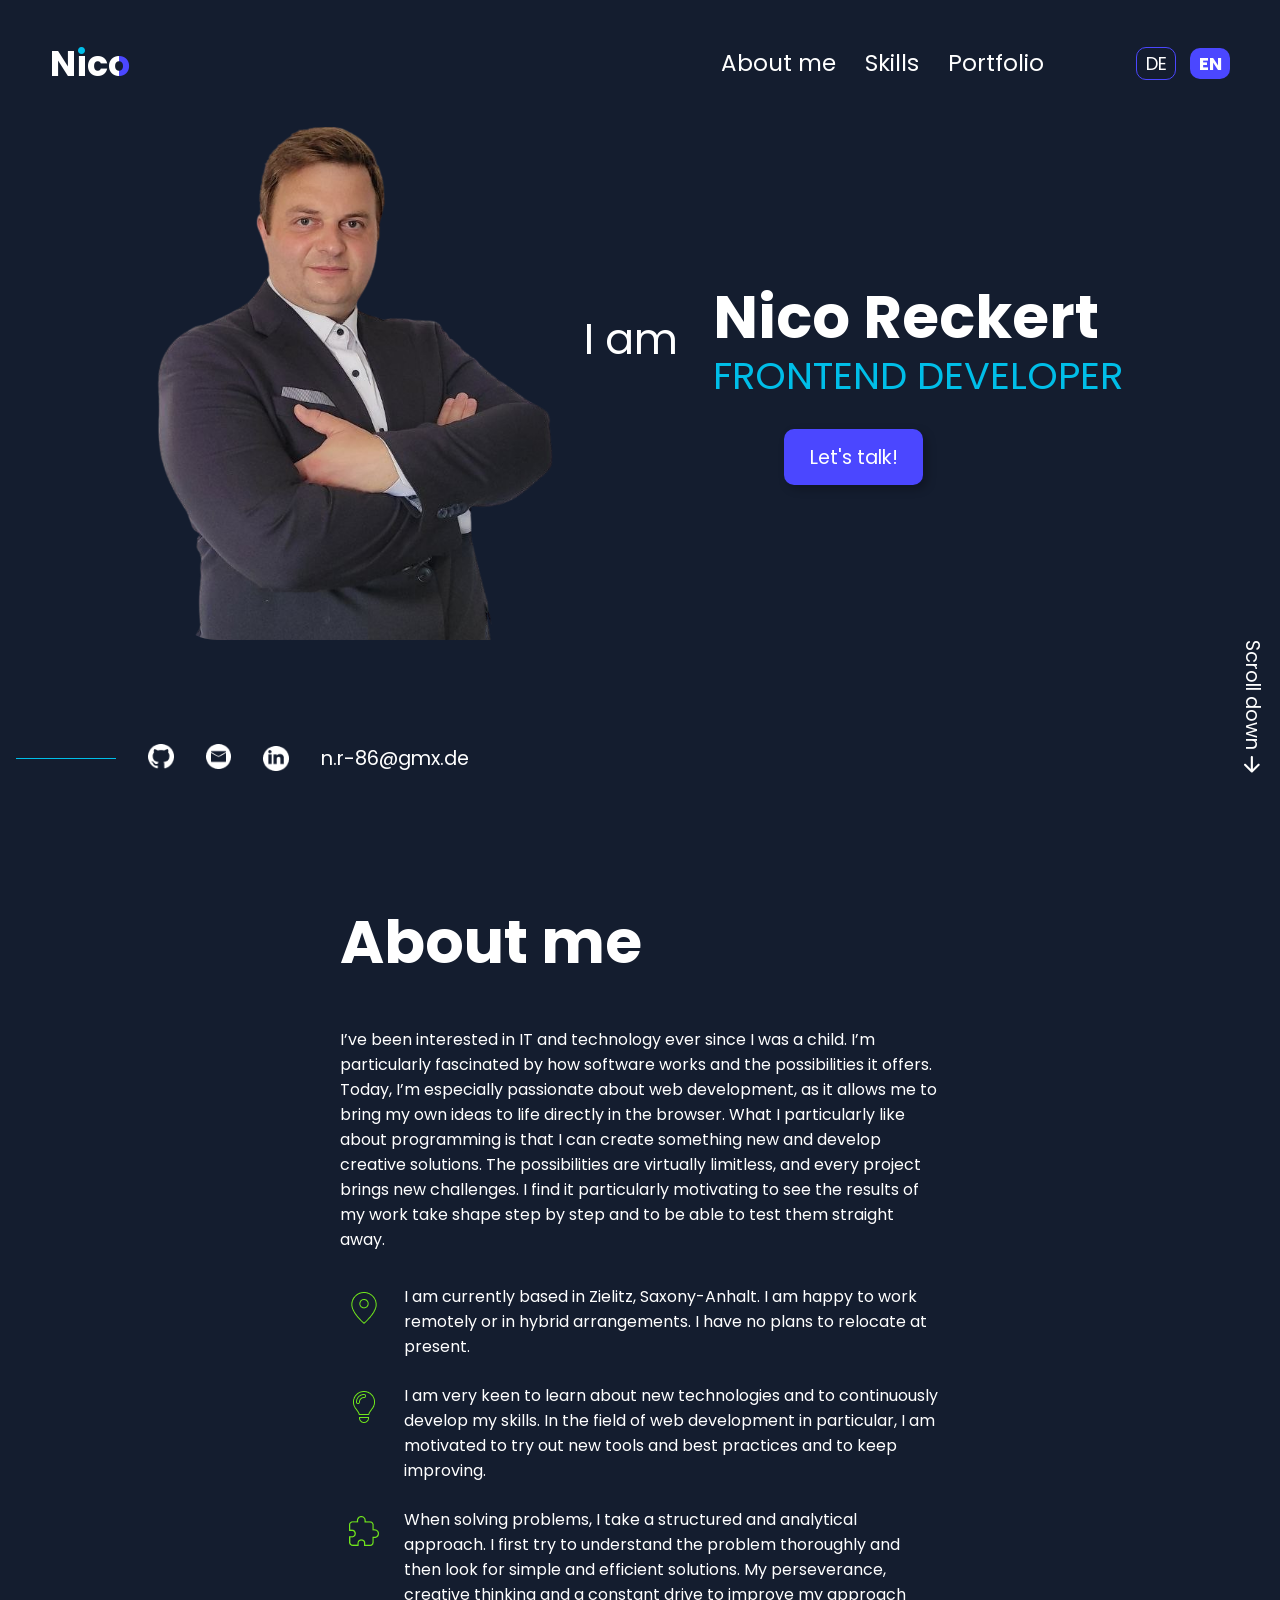
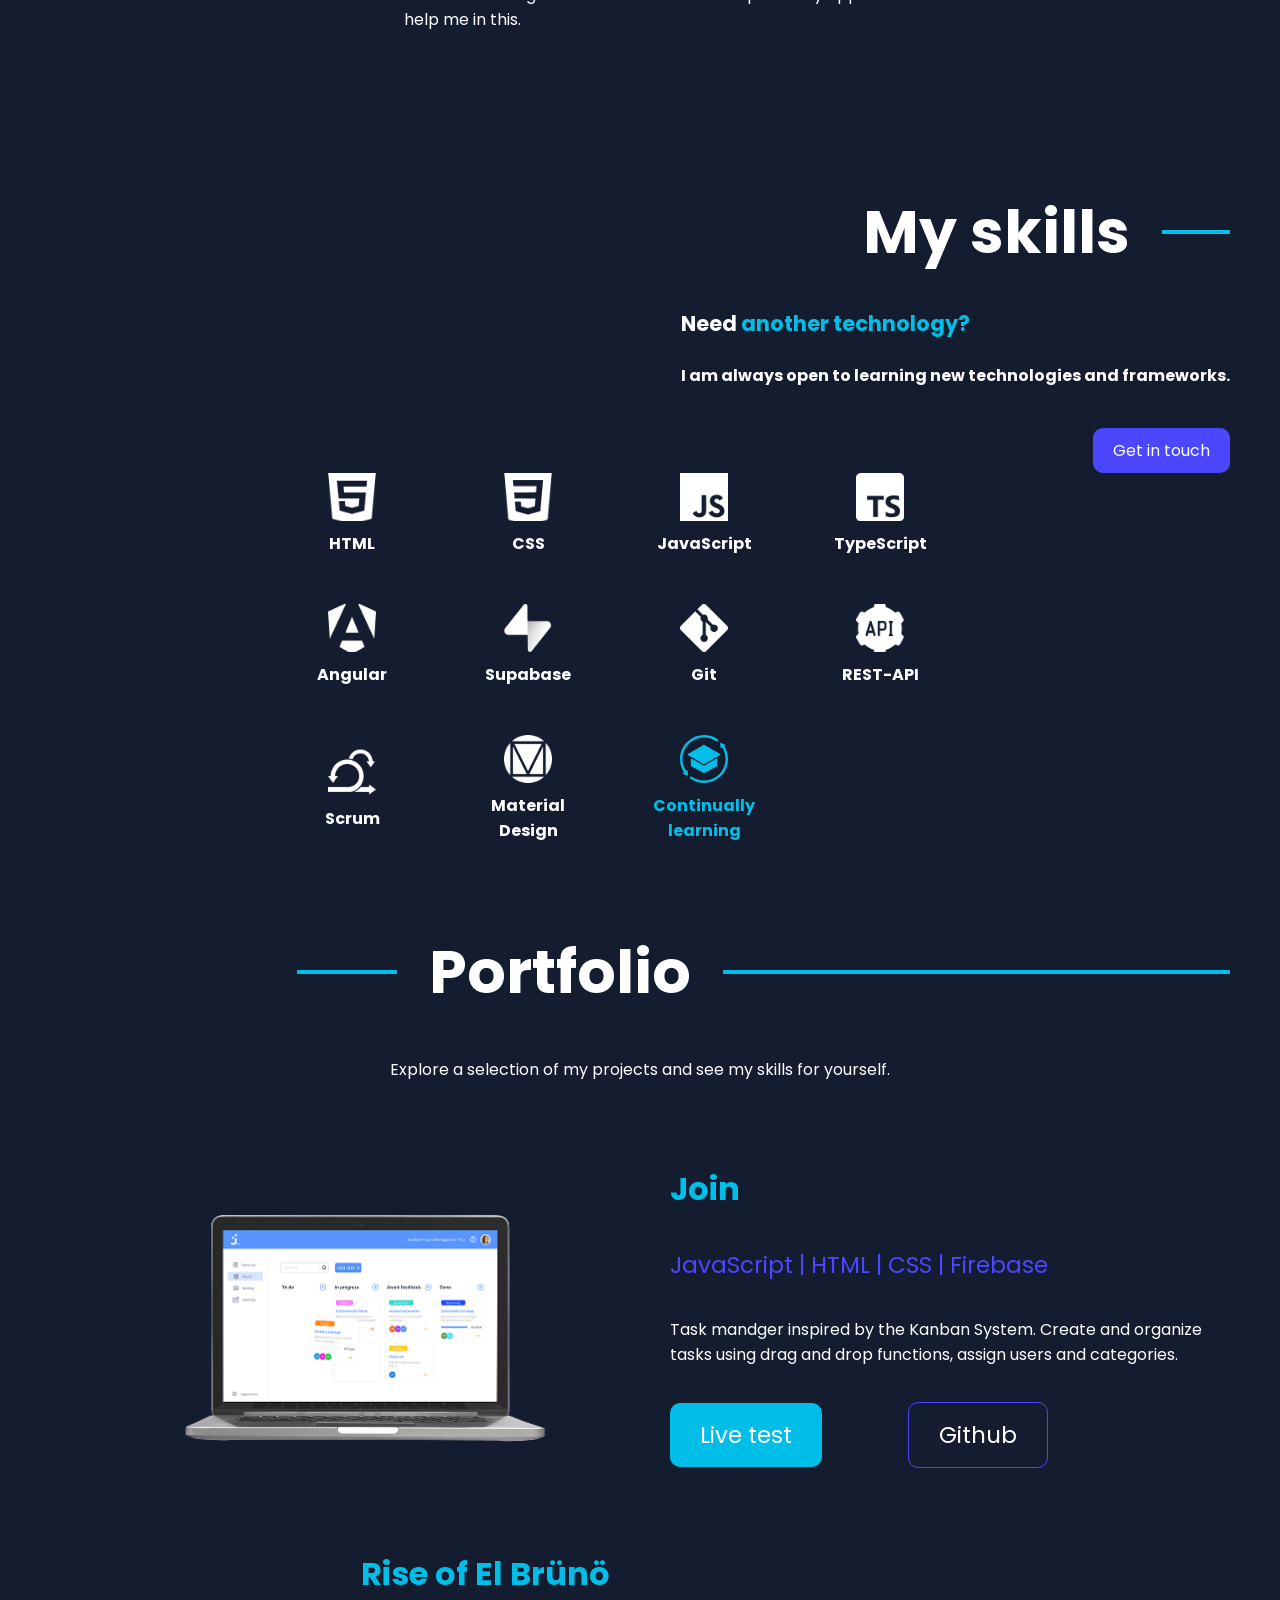
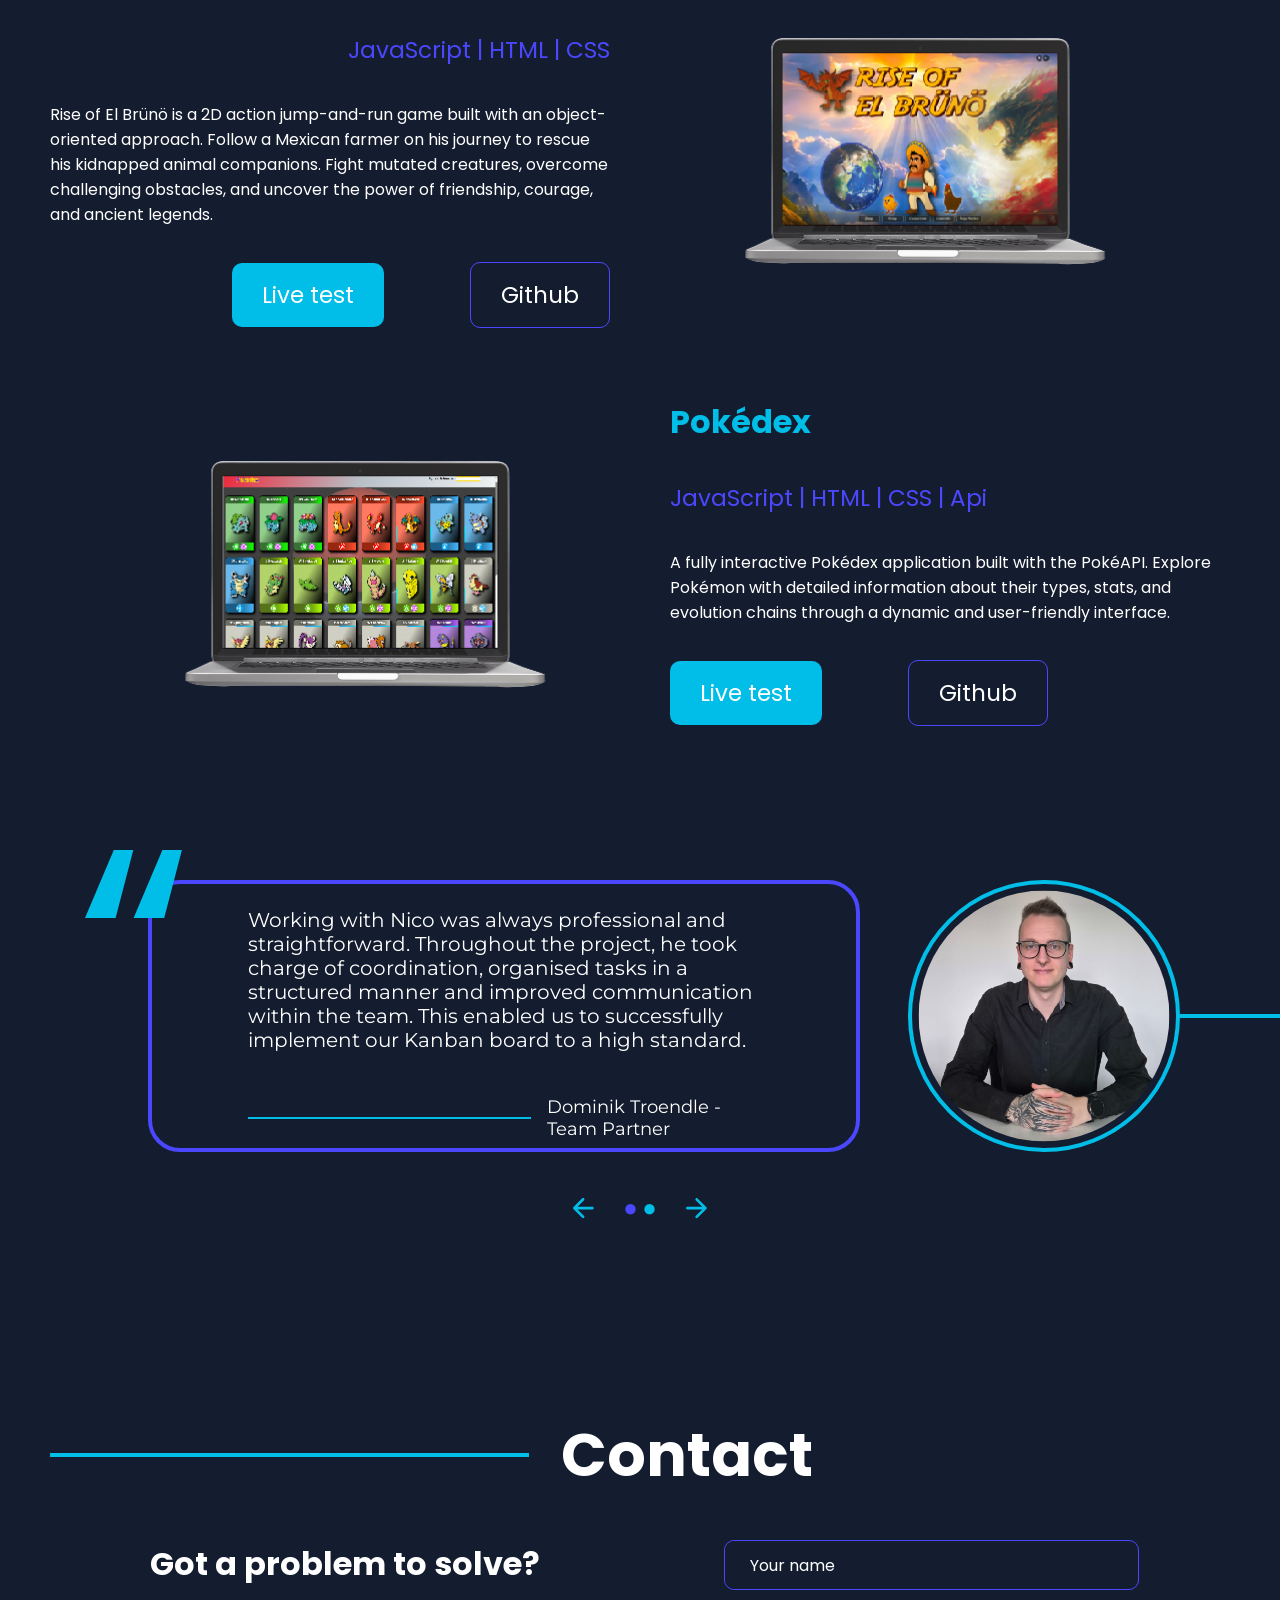
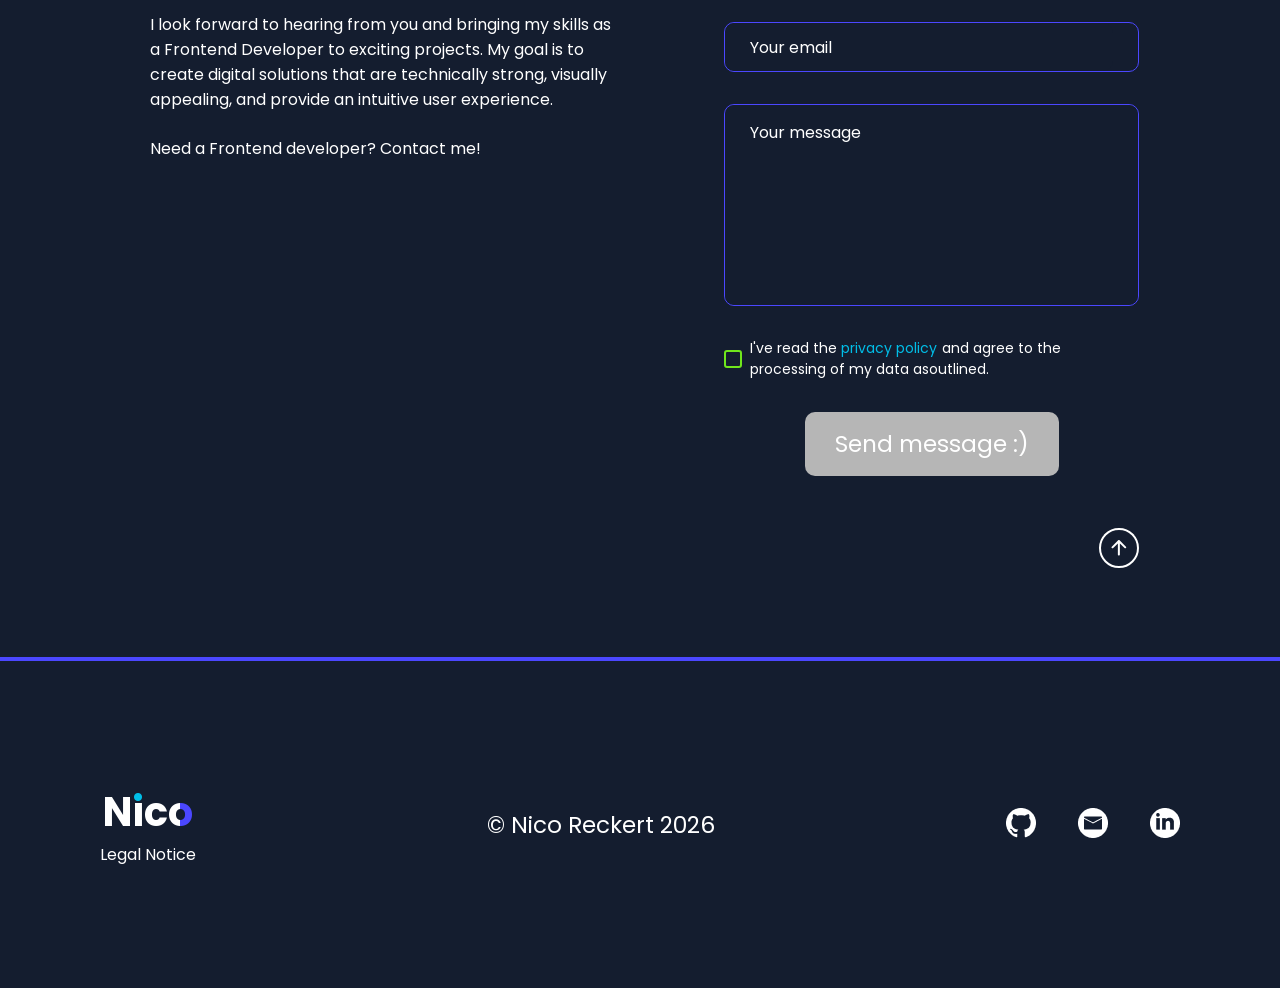
==== commit 06238194: "Split style.css into separate CSS files for About, Contact, Header, Hero, Portfolio, References, and" ====
--- a/index.html
+++ b/index.html
@@ -6,8 +6,15 @@
     <meta name="viewport" content="width=device-width, initial-scale=1.0">
     <title>Nico Reckert</title>
     <link rel="icon" type="image/svg+xml" href="./assets/icons/favicon.svg">
-    <link rel="stylesheet" href="style.css">
-    <link rel="stylesheet" href="css/font.css">
+    <link rel="stylesheet" href="./css/header.css">
+    <link rel="stylesheet" href="./css/hero.css">
+    <link rel="stylesheet" href="./css/about.css">
+    <link rel="stylesheet" href="./css/skills.css">
+    <link rel="stylesheet" href="./css/portfolio.css">
+    <link rel="stylesheet" href="./css/references.css">
+    <link rel="stylesheet" href="./css/contact.css">
+    <link rel="stylesheet" href="./style.css">
+    <link rel="stylesheet" href="./css/font.css">
 </head>
 
 <body id="body">
--- a/css/header.css
+++ b/css/header.css
@@ -0,0 +1,202 @@
+.header {
+    position: fixed;
+    display: flex;
+    justify-content: center;
+    align-items: center;
+    background-color: #141D2F;
+    width: 100%;
+    z-index: 5;
+}
+
+.header__container {
+    display: flex;
+    justify-content: space-between;
+    align-items: center;
+    width: 100%;
+    max-width: 1440px;
+    padding: 37px 100px;
+}
+
+.header__nav {
+    display: flex;
+    justify-content: center;
+    align-items: center;
+    gap: 92px;
+}
+
+.header__logo,
+h2 {
+    color: white;
+    font-size: 35px;
+    font-family: 'Poppins-Bold';
+    font-weight: bold;
+}
+
+.header__logo-i {
+    display: inline-block;
+    color: white;
+    font-family: 'Poppins-Bold';
+    font-weight: bold;
+    font-size: 35px;
+    background: linear-gradient(to bottom,
+            var(--primary-2) 0 35%,
+            white 35% 100%);
+    -webkit-background-clip: text;
+    background-clip: text;
+    -webkit-text-fill-color: transparent;
+    color: transparent;
+}
+
+.header__logo-o {
+    display: inline-block;
+    color: white;
+    font-family: 'Poppins-Bold';
+    font-weight: bold;
+    font-size: 35px;
+    background: linear-gradient(to right,
+            white 0 50%,
+            var(--primary-1) 50% 100%);
+
+    -webkit-background-clip: text;
+    background-clip: text;
+    -webkit-text-fill-color: transparent;
+    color: transparent;
+}
+
+.header__links {
+    display: flex;
+    justify-content: center;
+    align-items: center;
+    gap: 29px;
+}
+
+.header__link {
+    position: relative;
+    color: white;
+    text-decoration: none;
+    font-size: 23px;
+    font-family: 'Poppins-Regular';
+    font-weight: 400;
+    letter-spacing: 0%;
+    line-height: 120%;
+    transition: all ease-in-out 125ms;
+}
+
+.header__link--active {
+    color: var(--primary-2);
+}
+
+.header__link--active::after {
+    content: "";
+    position: absolute;
+    left: 0;
+    bottom: -4px;
+    width: 55.5px;
+    height: 2px;
+    background: var(--primary-1);
+}
+
+.header__link:hover {
+    color: var(--primary-2);
+}
+
+.header__language-switcher {
+    display: flex;
+    justify-content: center;
+    align-items: center;
+    gap: 14px;
+}
+
+.header__language-button {
+    border-radius: 10px;
+    padding: 5px 8px;
+    color: #FFFFFF;
+    font-size: 18px;
+    font-family: 'Poppins-Regular';
+    font-weight: 400;
+    background-color: #141D2F;
+    border: 1px solid var(--primary-1);
+    cursor: pointer;
+    letter-spacing: 0%;
+    line-height: 120%;
+    min-width: 40px;
+}
+
+.header__language-button:hover {
+    background-color: var(--primary-2);
+    border: none;
+}
+
+.header__language-button--active {
+    background-color: var(--primary-1);
+    border: none;
+    pointer-events: none;
+    font-family: 'Poppins-Bold';
+    font-weight: bold;
+}
+
+.header__menu-button {
+    position: relative;
+    display: none;
+    justify-content: center;
+    align-items: center;
+    flex-direction: column;
+    gap: 10px;
+    width: 36px;
+    height: 36px;
+    padding: 0;
+    border: none;
+    background-color: transparent;
+    cursor: pointer;
+}
+
+.header__menu-line {
+    position: absolute;
+    display: block;
+    width: 28px;
+    height: 2px;
+    flex-shrink: 0;
+    background-color: white;
+    border-radius: 2px;
+    transition: transform 250ms ease, opacity 200ms ease;
+}
+
+.header__menu-line:first-child {
+    transform: translateY(-10px);
+}
+
+.header__menu-line:nth-child(2) {
+    transform: translateY(0);
+}
+
+.header__menu-line:last-child {
+    transform: translateY(10px);
+}
+
+.header__menu-button--active .header__menu-line:first-child {
+    transform: rotate(45deg);
+}
+
+.header__menu-button--active .header__menu-line:nth-child(2) {
+    opacity: 0;
+}
+
+.header__menu-button--active .header__menu-line:last-child {
+    transform: rotate(-45deg);
+}
+
+.header__menu-button:not(.header__menu-button--active):hover .header__menu-line:first-child {
+    transform: translateY(-10px) scaleX(0.9);
+}
+
+.header__menu-button:not(.header__menu-button--active):hover .header__menu-line:last-child {
+    transform: translateY(10px) scaleX(0.9);
+}
+
+.header__menu-button--active:hover .header__menu-line:first-child {
+    transform: rotate(45deg) scale(1.12);
+}
+
+.header__menu-button--active:hover .header__menu-line:last-child {
+    transform: rotate(-45deg) scale(1.12);
+}
--- a/css/hero.css
+++ b/css/hero.css
@@ -0,0 +1,307 @@
+.hero {
+    --scale: 1;
+    --scale-ui: 1;
+    --hero-main-gap: calc(48px * var(--scale));
+    --hero-image-size: calc(600px * var(--scale));
+    --hero-intro-font-size: calc(64px * var(--scale));
+    --hero-name-font-size: calc(90px * var(--scale));
+    --hero-role-font-size: calc(58px * var(--scale));
+    --hero-button-margin-top: calc(36px * var(--scale-ui));
+    --hero-button-padding-y: calc(15px * var(--scale-ui));
+    --hero-button-padding-x: calc(30px * var(--scale-ui));
+    --hero-button-font-size: calc(23px * var(--scale-ui));
+    --hero-scroll-text-font-size: calc(23px * var(--scale-ui));
+    --hero-email-font-size: calc(23px * var(--scale-ui));
+    --hero-social-icon-size: calc(30px * var(--scale-ui));
+
+    display: flex;
+    justify-content: center;
+    align-items: center;
+    gap: 36px;
+    width: 100%;
+    max-width: 1440px;
+    margin-bottom: 124px;
+    padding: 126px 6px 0 6px;
+}
+
+.hero__image-wrapper {
+    display: flex;
+    justify-content: center;
+    align-items: center;
+    position: relative;
+    /* width: 600px;
+    height: 800px; */
+}
+
+.hero__shadows {
+    position: absolute;
+    top: 20%;
+    z-index: 1;
+    width: 100%;
+    height: 100%;
+    scale: 1.4;
+}
+
+.hero__image {
+    border-radius: 15%;
+    width: var(--hero-image-size);
+    object-fit: cover;
+    /* filter: drop-shadow(10px 5px var(--primary-1)); */
+    /* filter:
+        drop-shadow(-100px 0px 50px rgba(140, 0, 255, 0.85)) drop-shadow(100px 0 50px rgba(120, 255, 40, 0.85)) drop-shadow(0 20px 40px rgba(0, 0, 0, 0.25)); */
+    /* filter:
+        drop-shadow(-100px 0px 50px rgba(75, 71, 255, .75)) drop-shadow(100px 0 50px rgba(0, 190, 232, .75)) drop-shadow(0 20px 40px rgba(0, 0, 0, 0.25)); */
+    z-index: 2;
+    transform: scaleX(-1);
+}
+
+.hero__text {
+    display: flex;
+    justify-content: center;
+    align-items: flex-start;
+    flex-direction: column;
+}
+
+.hero__content {
+    display: flex;
+    justify-content: center;
+    align-items: center;
+    z-index: 3;
+}
+
+.hero__name {
+    color: white;
+    font-size: var(--hero-name-font-size);
+    font-family: 'Poppins-Bold';
+    font-weight: bold;
+    letter-spacing: 3.7%;
+    line-height: 120%;
+}
+
+.hero__intro {
+    color: white;
+    writing-mode: sideways-lr;
+    font-size: var(--hero-intro-font-size);
+    font-family: 'Poppins-Regular';
+    font-weight: 400;
+    line-height: 120%;
+    letter-spacing: 0%;
+}
+
+.hero__role {
+    color: var(--primary-2);
+    font-size: var(--hero-role-font-size);
+    font-family: 'Poppins-Regular';
+    font-weight: 400;
+    letter-spacing: 0%;
+    line-height: 120%;
+}
+
+.hero__button {
+    padding: var(--hero-button-padding-y) var(--hero-button-padding-x);
+    border-radius: 10px;
+    border: none;
+    align-self: center;
+    font-size: var(--hero-button-font-size);
+    font-family: 'Poppins-Regular';
+    font-weight: 400;
+    text-decoration: none;
+    color: #FFFFFF;
+    background-color: var(--primary-1);
+    filter: drop-shadow(4px 4px 4px rgba(0, 0, 0, 0.25));
+    transform-origin: top center;
+    transition: all 100ms ease-in-out;
+    margin-top: var(--hero-button-margin-top);
+}
+
+.hero__button:hover {
+    transform: scale(1.15);
+    background-color: var(--primary-2);
+}
+
+.hero__button:active {
+    background-color: #FFFFFF;
+    color: var(--primary-1);
+}
+
+.hero__divider {
+    position: absolute;
+    top: calc(100dvh - 610px);
+    display: flex;
+    justify-content: center;
+    align-items: center;
+    width: 100%;
+    z-index: 2;
+}
+
+.hero__divider-img {
+    width: 100%;
+    object-fit: cover;
+    object-position: center;
+}
+
+.hero__heading {
+    display: flex;
+    justify-content: center;
+    align-items: center;
+    gap: 35px;
+}
+
+.hero__title {
+    display: flex;
+    justify-content: center;
+    align-items: flex-start;
+    flex-direction: column;
+}
+
+.hero__container {
+    display: flex;
+    justify-content: space-between;
+    align-items: center;
+    flex-direction: column;
+    width: 100%;
+}
+
+.hero__main {
+    display: flex;
+    justify-content: center;
+    align-items: center;
+    gap: var(--hero-main-gap);
+}
+
+.hero__footer {
+    display: flex;
+    width: 100%;
+    justify-content: space-between;
+    align-items: flex-end;
+    z-index: 3;
+}
+
+.hero__social {
+    display: flex;
+    justify-content: flex-start;
+    align-items: center;
+    gap: 32px;
+}
+
+.hero__scroll {
+    display: flex;
+    justify-content: center;
+    align-items: center;
+    flex-direction: column;
+    gap: 6px;
+}
+
+.hero__scroll-text {
+    color: #FFFFFF;
+    font-family: 'Poppins-Regular';
+    font-weight: 400;
+    font-size: var(--hero-scroll-text-font-size);
+    line-height: 120%;
+    letter-spacing: 0%;
+    writing-mode: vertical-rl;
+}
+
+.hero__scroll-icon {
+    width: 16px;
+    object-fit: cover;
+}
+
+.hero__social-line {
+    height: 1px;
+    width: 100px;
+    background-color: var(--primary-2);
+}
+
+.hero__email {
+    color: white;
+    font-family: 'Poppins-Regular';
+    font-weight: 400;
+    font-size: var(--hero-email-font-size);
+    text-decoration: none;
+    transition: all 120ms ease-in-out;
+}
+
+.hero__email:hover {
+    color: var(--primary-2);
+}
+
+.hero__social-icon {
+    width: var(--hero-social-icon-size);
+    object-fit: cover;
+    transition: all 120ms ease-in-out;
+}
+
+.hero__social-icon:hover {
+    transform: scale(1.33);
+}
+
+
+@media (max-width: 1440px) {
+    .hero {
+        --scale: 0.76;
+        --scale-ui: 0.9;
+        padding: 126px 50px 0 50px;
+    }
+}
+
+
+@media (max-width: 1280px) {
+    .hero {
+        --scale: 0.66;
+        --scale-ui: 0.85;
+        padding: 126px 16px 0 16px;
+    }
+}
+
+
+@media (max-width: 1024px) {
+    .hero__main {
+        flex-direction: column;
+    }
+}
+
+
+@media (max-width: 768px) {
+    .hero {
+        --scale: 0.60;
+        --scale-ui: 0.80;
+    }
+
+    .hero__email,
+    .hero__scroll {
+        display: none;
+    }
+
+    .hero__button {
+        margin-bottom: 40px;
+    }
+
+    .hero__heading {
+        gap: 4px;
+    }
+}
+
+@media (max-width: 480px) {
+    .hero {
+        --scale: 0.36;
+        --scale-ui: 0.70;
+    }
+}
+
+
+@media (max-width: 650px) {
+
+    .hero__image-wrapper {
+        height: auto;
+    }
+
+    .hero__divider {
+        top: calc(100dvh - 450px);
+    }
+
+    .hero__shadows {
+        top: 0;
+        scale: 1.0;
+    }
+}
--- a/css/about.css
+++ b/css/about.css
@@ -0,0 +1,102 @@
+.about {
+    position: relative;
+    display: flex;
+    justify-content: space-between;
+    align-items: flex-start;
+    width: 100%;
+    gap: 149px;
+    padding: 0 100px;
+    z-index: 2;
+    max-width: 1440px;
+}
+
+.about__content {
+    display: flex;
+    justify-content: center;
+    align-items: flex-start;
+    flex-direction: column;
+    width: 100%;
+    max-width: 600px;
+    gap: 40px;
+}
+
+.about__body {
+    display: flex;
+    justify-content: center;
+    align-items: flex-start;
+    flex-direction: column;
+    gap: 32px;
+}
+
+.about__title {
+    color: white;
+    font-size: 90px;
+    font-family: 'Poppins-Bold';
+    font-weight: bold;
+
+}
+
+.about__text {
+    color: white;
+    font-family: 'Poppins-Regular';
+    font-weight: 400;
+}
+
+.about__social {
+    display: flex;
+    justify-content: center;
+    align-items: center;
+    flex-direction: column;
+    gap: 24px;
+}
+
+.about__social-item {
+    display: flex;
+    justify-content: flex-start;
+    align-items: flex-start;
+    gap: 16px;
+}
+
+.about__social-icon {
+    width: 48px;
+    object-fit: cover;
+    transition: all 120ms ease-in-out;
+}
+
+.about__social-icon:hover {
+    transform: scale(1.33);
+}
+
+.about__visual {
+    display: flex;
+    justify-content: center;
+    align-items: center;
+    width: 100%;
+}
+
+.about__portrait-wrapper {
+    display: flex;
+    justify-content: center;
+    align-items: center;
+    width: 453px;
+    height: 453px;
+    border: 4px var(--primary-1) solid;
+    border-radius: 50%;
+    overflow: hidden;
+}
+
+.about__image {
+    width: 100%;
+    height: 100%;
+    object-fit: cover;
+    object-position: top;
+    transform: scale(0.95);
+    border-radius: 50%;
+}
+
+.about__line {
+    /* width: 267px; */
+    flex: 1;
+    height: 4px;
+    background-color: var(--primary-1);
+}
--- a/css/skills.css
+++ b/css/skills.css
@@ -0,0 +1,195 @@
+.skills {
+    display: flex;
+    justify-content: flex-start;
+    align-items: flex-start;
+    width: 100%;
+    max-width: 1440px;
+    padding: 0 100px;
+    margin-top: 164px;
+}
+
+.skills__grid {
+    list-style: none;
+    padding: 0;
+    margin: 0;
+    display: flex;
+    justify-content: flex-start;
+    align-items: center;
+    gap: 48px 88px;
+    max-width: 664px;
+    flex-wrap: wrap;
+    width: 100%;
+}
+
+.skills__text {
+    color: white;
+    font-family: 'Poppins-Bold';
+    font-weight: bold;
+}
+
+.skills__item-label {
+    color: white;
+    font-family: 'Poppins-Bold';
+    font-weight: bold;
+}
+
+.skills__item-label--learning {
+    color: var(--primary-2);
+    font-family: 'Poppins-Bold';
+    font-weight: bold;
+    transition: all 120ms ease-in-out;
+}
+
+.skills__content {
+    display: flex;
+    justify-content: flex-start;
+    align-items: flex-end;
+    flex-direction: column;
+    width: 100%;
+}
+
+.skills__title {
+    color: white;
+    font-family: 'Poppins-Bold';
+    font-weight: bold;
+    font-size: 90px;
+    line-height: 120%;
+}
+
+.skills__item,
+.skills__item--learning {
+    display: flex;
+    justify-content: center;
+    align-items: center;
+    flex-direction: column;
+    gap: 10px;
+    width: 88px;
+    text-align: center;
+}
+
+.skills__item--learning {
+    position: relative;
+}
+
+.skills__item--learning:hover .skills__item-label--learning,
+.skills__item--learning:hover .skills__icon--learning {
+    color: #FFFFFF;
+}
+
+.skills__item--learning:hover .skills__decoration {
+    opacity: 100%;
+}
+
+.skills__decoration {
+    position: absolute;
+    top: -112px;
+    left: -3px;
+    object-fit: cover;
+    opacity: 0;
+    transition: all 120ms ease-in-out;
+    pointer-events: none;
+}
+
+.skills__icon {
+    width: 60px;
+    height: 60px;
+    object-fit: cover;
+}
+
+.skills__icon--learning {
+    width: 60px;
+    height: 60px;
+    object-fit: cover;
+    color: var(--primary-2);
+    transition: all 120ms ease-in-out;
+}
+
+.skills__item:hover .skills__icon {
+    animation: bounce 600ms ease-in-out;
+}
+
+@keyframes bounce {
+    0% {
+        transform: translateY(0)
+    }
+
+    15% {
+        transform: translateY(-12px)
+    }
+
+    40% {
+        transform: translateY(-12px)
+    }
+
+    100% {
+        transform: translateY(0)
+    }
+}
+
+.skills__line {
+    width: 68px;
+    height: 4px;
+    background-color: var(--primary-2);
+}
+
+.skills__header {
+    display: flex;
+    justify-content: flex-start;
+    align-items: center;
+    gap: 32px;
+    margin-bottom: 40px;
+}
+
+.skills__body {
+    display: flex;
+    justify-content: center;
+    align-items: flex-start;
+    flex-direction: column;
+    gap: 40px;
+}
+
+.skills__text-group {
+    display: flex;
+    justify-content: center;
+    align-items: flex-start;
+    flex-direction: column;
+    gap: 24px;
+}
+
+.skills__highlight {
+    color: white;
+    font-family: 'Poppins-Bold';
+    font-weight: bold;
+    font-size: 32px;
+}
+
+.skills__highlight-accent {
+    color: var(--primary-2);
+    font-family: 'Poppins-Bold';
+    font-weight: bold;
+    font-size: 32px;
+}
+
+.skills__button {
+    color: white;
+    font-family: 'Poppins-Regular';
+    font-weight: 400;
+    font-size: 23px;
+    padding: 15px 30px;
+    background-color: var(--primary-1);
+    border-radius: 10px;
+    text-decoration: none;
+    transform-origin: top right;
+    transition: all 100ms ease-in-out;
+    align-self: flex-end;
+}
+
+.skills__button:hover {
+    transform: scale(1.15);
+    background-color: var(--primary-2);
+}
+
+.skills__button:active {
+    background-color: #FFFFFF;
+    color: var(--primary-1);
+}
--- a/css/portfolio.css
+++ b/css/portfolio.css
@@ -0,0 +1,145 @@
+.portfolio {
+    display: flex;
+    justify-content: center;
+    align-items: flex-start;
+    flex-direction: column;
+    width: 100%;
+    max-width: 1440px;
+    margin-top: 84px;
+    padding: 0 128px;
+}
+
+.portfolio__header {
+    display: flex;
+    justify-content: flex-end;
+    align-items: center;
+    width: 100%;
+    gap: 32px;
+    margin-bottom: 40px;
+}
+
+.portfolio__line-left {
+    width: 100px;
+    height: 4px;
+    background-color: var(--primary-2);
+}
+
+.portfolio__title {
+    color: #FFFFFF;
+    font-family: 'Poppins-Bold';
+    font-weight: bold;
+    font-size: 90px;
+}
+
+.portfolio__line-right {
+    width: 507px;
+    height: 4px;
+    background-color: var(--primary-2);
+}
+
+.portfolio__text {
+    color: white;
+    font-family: 'Poppins-Regular';
+    font-weight: 400;
+    font-size: 16px;
+    align-self: center;
+}
+
+.portfolio__project {
+    display: flex;
+    justify-content: center;
+    align-items: center;
+    margin-top: 64px;
+}
+
+.portfolio__project--reversed {
+    flex-direction: row-reverse;
+}
+
+.portfolio__project-content {
+    display: flex;
+    justify-content: flex-start;
+    align-items: flex-start;
+    flex-direction: column;
+    gap: 35px;
+}
+
+.portfolio__project-content--end {
+    align-items: flex-end;
+}
+
+.portfolio__project-title {
+    color: var(--primary-2);
+    font-family: 'Poppins-Bold';
+    font-weight: bold;
+    font-size: 32px;
+}
+
+.portfolio__project-tech {
+    color: var(--primary-1);
+    font-family: 'Poppins-Regular';
+    font-weight: 400;
+    font-size: 23px;
+}
+
+.portfolio__project-description {
+    color: white;
+    font-family: 'Poppins-Regular';
+    font-weight: 400;
+    font-size: 16px;
+}
+
+.portfolio__project-actions {
+    display: flex;
+    justify-content: center;
+    align-items: center;
+    gap: 86px;
+}
+
+.portfolio__project-image {
+    width: 620px;
+    height: 340px;
+    object-fit: cover;
+}
+
+.portfolio__project-link--primary {
+    padding: 15px 30px;
+    border-radius: 10px;
+    background-color: var(--primary-2);
+    color: white;
+    font-family: 'Poppins-Regular';
+    font-weight: 400;
+    font-size: 23px;
+    text-decoration: none;
+    transition: all 100ms ease-in-out;
+}
+
+.portfolio__project-link--primary:hover {
+    background-color: var(--primary-1);
+}
+
+.portfolio__project-link--primary:active {
+    background-color: white;
+    color: var(--primary-1);
+}
+
+.portfolio__project-link--secondary {
+    padding: 15px 30px;
+    border-radius: 10px;
+    color: white;
+    font-family: 'Poppins-Regular';
+    font-weight: 400;
+    font-size: 23px;
+    text-decoration: none;
+    border: 1px solid var(--primary-1);
+    transition: all 100ms ease-in-out;
+}
+
+.portfolio__project-link--secondary:hover {
+    background-color: var(--primary-1);
+}
+
+.portfolio__project-link--secondary:active {
+    background-color: white;
+    color: var(--primary-1);
+}
--- a/css/references.css
+++ b/css/references.css
@@ -0,0 +1,155 @@
+.references {
+    display: flex;
+    justify-content: center;
+    align-items: center;
+    flex-direction: column;
+    width: 100%;
+    margin-top: 148px;
+}
+
+.references__container {
+    display: flex;
+    justify-content: center;
+    align-items: center;
+    width: 100%;
+    padding-left: 164px;
+}
+
+.references__item {
+    position: relative;
+    display: flex;
+    justify-content: center;
+    align-items: center;
+    gap: 48px;
+    max-width: 1440px;
+}
+
+.references__quote-icon {
+    position: absolute;
+    object-fit: cover;
+    top: -30px;
+    left: -63px;
+}
+
+.references__content {
+    display: flex;
+    justify-content: space-between;
+    align-items: center;
+    flex-direction: column;
+    height: 272px;
+    padding: 24px 96px;
+    border: 4px solid var(--primary-1);
+    border-radius: 32px;
+    gap: 44px;
+}
+
+.references__quote {
+    color: white;
+    font-family: 'Montserrat-Regular';
+    font-weight: 400;
+    font-size: 20px;
+}
+
+.references__footer {
+    display: flex;
+    justify-content: center;
+    align-items: center;
+    gap: 16px;
+}
+
+.references__divider {
+    width: 400px;
+    height: 2px;
+    background-color: var(--primary-2);
+}
+
+.references__author {
+    color: white;
+    font-family: 'Montserrat-Regular';
+    font-weight: 400;
+    font-size: 18px;
+}
+
+.references__profile {
+    display: flex;
+    justify-content: flex-end;
+    align-items: center;
+
+}
+
+.references__avatar {
+    display: flex;
+    justify-content: center;
+    align-items: center;
+    width: 272px;
+    height: 272px;
+    border: 4px solid var(--primary-2);
+    border-radius: 50%;
+    overflow: hidden;
+}
+
+.references__image {
+    width: 100%;
+    height: 100%;
+    object-fit: cover;
+    object-position: top;
+    transform: scale(0.95);
+    border-radius: 50%;
+}
+
+.references__line {
+    min-width: 100px;
+    flex: 1;
+    height: 4px;
+    background-color: var(--primary-2);
+}
+
+.references__navigation {
+    display: flex;
+    justify-content: center;
+    align-items: center;
+    margin-top: 36px;
+    gap: 20px;
+}
+
+.references__button {
+    display: flex;
+    justify-content: center;
+    align-items: center;
+    border: none;
+    background-color: transparent;
+    width: 40px;
+    height: 40px;
+    cursor: pointer;
+}
+
+.references__button:hover {
+    border-radius: 100%;
+    border: 2px solid var(--primary-2);
+}
+
+.references__button:active {
+    border: none
+}
+
+.references__button-arrow {
+    width: 21px;
+    height: 21px;
+    object-fit: cover;
+}
+
+.references__dot {
+    font-size: 24px;
+    color: var(--primary-2);
+}
+
+.references__dot-active {
+    color: var(--primary-1);
+}
+
+
+@media (max-width: 1440px) {
+    .references__container {
+        padding-left: 148px;
+    }
+}
--- a/css/contact.css
+++ b/css/contact.css
@@ -0,0 +1,371 @@
+.contact {
+    display: flex;
+    justify-content: center;
+    align-items: flex-start;
+    flex-direction: column;
+    width: 100%;
+    margin-top: 182px;
+    margin-bottom: 89px;
+}
+
+.contact__header {
+    display: flex;
+    justify-content: flex-end;
+    align-items: center;
+    gap: 32px;
+    margin-bottom: 40px;
+    width: 100%;
+    padding-right: calc((100vw - 1440px) / 2 + 497px);
+}
+
+.contact__container {
+    display: flex;
+    justify-content: center;
+    align-items: flex-start;
+    flex-direction: column;
+    width: 100%;
+    max-width: 1440px;
+    padding: 0 100px;
+}
+
+.contact__line {
+    flex: 1;
+    height: 4px;
+    background-color: var(--primary-2);
+}
+
+.contact__title {
+    color: #FFFFFF;
+    font-family: 'Poppins-Bold';
+    font-weight: bold;
+    font-size: 90px;
+}
+
+.contact__content {
+    display: flex;
+    justify-content: flex-start;
+    align-items: flex-start;
+    gap: 148px;
+}
+
+.contact__info {
+    display: flex;
+    justify-content: center;
+    align-items: flex-start;
+    flex-direction: column;
+    gap: 24px 0px;
+    width: 474px;
+}
+
+.contact__subtitle {
+    color: #FFFFFF;
+    font-family: 'Poppins-Bold';
+    font-weight: bold;
+    font-size: 32px;
+}
+
+.contact__text {
+    color: white;
+    font-family: 'Poppins-Regular';
+    font-weight: 400;
+    font-size: 16px;
+}
+
+.contact__form-wrapper {
+    display: flex;
+    justify-content: center;
+    align-items: flex-end;
+    flex-direction: column;
+}
+
+.contact__form {
+    display: flex;
+    justify-content: flex-start;
+    align-items: center;
+    flex-direction: column;
+    gap: 32px 0;
+}
+
+.contact__group {
+    display: flex;
+    justify-content: center;
+    align-items: flex-start;
+    flex-direction: column;
+    gap: 10px;
+    width: 100%;
+}
+
+.contact__field {
+    position: relative;
+    display: flex;
+    justify-content: flex-start;
+    align-items: center;
+    border: 1px solid var(--primary-1);
+    border-radius: 10px;
+    width: 617px;
+    height: 50px;
+    padding-right: 25px;
+}
+
+.contact__field:hover,
+.contact__field:focus-within {
+    border: 1px solid var(--primary-2);
+}
+
+.contact__field--success::after {
+    content: "";
+    position: absolute;
+    right: 25px;
+    top: 50%;
+    transform: translateY(-50%);
+    width: 25px;
+    height: 25px;
+    background: url("assets/icons/Vector(1).svg") no-repeat center / contain;
+}
+
+.contact__field--error::after {
+    content: "";
+    position: absolute;
+    right: 25px;
+    top: 50%;
+    transform: translateY(-50%);
+    width: 25px;
+    height: 25px;
+    background: url("assets/icons/Vector.svg") no-repeat center / contain;
+}
+
+.contact__input {
+    width: 100%;
+    height: 100%;
+    padding: 15px 25px;
+    border-radius: 10px;
+    background-color: #141D2F;
+    color: white;
+    font-family: 'Poppins-Regular';
+    font-weight: 400;
+    font-size: 16px;
+    outline: none;
+    border: none;
+}
+
+.contact__input::placeholder {
+    color: white;
+}
+
+.contact__input:focus::placeholder {
+    opacity: 0;
+}
+
+.contact__field-area {
+    position: relative;
+    display: flex;
+    justify-content: flex-start;
+    align-items: flex-start;
+    border: 1px solid var(--primary-1);
+    border-radius: 10px;
+    width: 617px;
+    height: 202px;
+}
+
+.contact__field-area:hover,
+.contact__field-area:focus-within {
+    border: 1px solid var(--primary-2);
+}
+
+.contact__field-area--success::after {
+    content: "";
+    position: absolute;
+    right: 25px;
+    top: 25px;
+    transform: translateY(-50%);
+    width: 25px;
+    height: 25px;
+    background: url("assets/icons/Vector(1).svg") no-repeat center / contain;
+}
+
+.contact__field-area--error::after {
+    content: "";
+    position: absolute;
+    right: 25px;
+    top: 25px;
+    transform: translateY(-50%);
+    width: 25px;
+    height: 25px;
+    background: url("assets/icons/Vector.svg") no-repeat center / contain;
+}
+
+.contact__textarea {
+    width: 100%;
+    height: 100%;
+    padding: 15px 25px;
+    padding-right: 75px;
+    background-color: #141D2F;
+    border-radius: 10px;
+    color: white;
+    font-family: 'Poppins-Regular';
+    font-weight: 400;
+    font-size: 16px;
+    outline: none;
+    border: none;
+    resize: none;
+}
+
+.contact__textarea::placeholder {
+    color: white;
+}
+
+.contact__textarea:focus::placeholder {
+    opacity: 0;
+}
+
+.contact__privacy {
+    display: flex;
+    justify-content: flex-start;
+    align-items: center;
+    gap: 8px;
+    width: 617px;
+}
+
+.contact__privacy-text {
+    color: white;
+    font-family: 'Poppins-Regular';
+    font-weight: 400;
+    font-size: 14px;
+}
+
+.contact__privacy-link {
+    color: var(--primary-2);
+    font-family: 'Poppins-Regular';
+    font-weight: 400;
+    font-size: 14px;
+    text-decoration: none;
+}
+
+.contact__privacy-link:hover {
+    text-decoration: underline;
+}
+
+.contact__privacy-link:active {
+    text-decoration: none;
+}
+
+.contact__checkbox-wrapper {
+    display: flex;
+    justify-content: center;
+    align-items: center;
+    width: 24px;
+    height: 24px;
+}
+
+.contact__checkbox-wrapper:hover {
+    border-radius: 38px;
+    background-color: #183771;
+}
+
+.contact__checkbox {
+    appearance: none;
+    width: 18px;
+    height: 18px;
+    border: 2px solid #70E61C;
+    border-radius: 3px;
+    background: transparent;
+    cursor: pointer;
+    position: relative;
+    display: flex;
+    justify-content: center;
+    align-items: center;
+}
+
+.contact__checkbox:checked::after {
+    content: "✓";
+    color: #70E61C;
+    font-size: 18px;
+}
+
+.contact__button {
+    display: flex;
+    justify-content: center;
+    align-items: center;
+    padding: 15px 30px;
+    border-radius: 10px;
+    background-color: #B6B6B6;
+    color: white;
+    font-family: 'Poppins-Regular';
+    font-weight: 400;
+    font-size: 23px;
+    pointer-events: none;
+    border: none;
+    margin-bottom: 52px;
+}
+
+.contact__button--enabled {
+    background-color: var(--primary-1);
+    cursor: pointer;
+    pointer-events: all;
+    transition: all 120ms ease-in-out;
+}
+
+.contact__button--enabled:hover {
+    transform: scale(1.15);
+    transform-origin: top;
+    background-color: var(--primary-2);
+}
+
+.contact__button--enabled:active {
+    background-color: #FFFFFF;
+    color: var(--primary-1);
+}
+
+.contact__back-to-top {
+    display: flex;
+    justify-content: center;
+    align-items: center;
+    width: 40px;
+    height: 40px;
+    border-radius: 100%;
+    border: 2px solid #FFFFFF;
+    transition: all 120ms ease-in-out;
+}
+
+.contact__back-to-top-icon {
+    width: 16px;
+    height: 16px;
+    object-fit: cover;
+    color: #FFFFFF;
+    transition: all 120ms ease-in-out;
+}
+
+.contact__back-to-top:hover {
+    border: 2px solid var(--primary-2);
+}
+
+.contact__back-to-top:hover .contact__back-to-top-icon {
+    color: var(--primary-2);
+}
+
+.contact__back-to-top:active {
+    border: 2px solid #FFFFFF;
+}
+
+.contact__back-to-top:active .contact__back-to-top-icon {
+    color: #FFFFFF;
+}
+
+.contact__error-text {
+    font-family: 'Poppins-Regular';
+    font-weight: 400;
+    font-size: 14px;
+    color: #E61C40;
+}
+
+.contact__input:-webkit-autofill,
+.contact__input:-webkit-autofill:hover,
+.contact__input:-webkit-autofill:focus,
+.contact__input:-webkit-autofill:active {
+    -webkit-box-shadow: 0 0 0 1000px #141D2F inset;
+    -webkit-text-fill-color: white;
+    font-family: 'Poppins-Regular', sans-serif;
+    font-weight: 400;
+    font-size: 16px;
+    transition: background-color 5000s ease-in-out 0s;
+}
--- a/style.css
+++ b/style.css
@@ -247,1385 +247,6 @@
     object-fit: cover;
     z-index: -1;
     transform: scaleX(-1);
-}
-
-.header {
-    position: fixed;
-    display: flex;
-    justify-content: center;
-    align-items: center;
-    background-color: #141D2F;
-    width: 100%;
-    z-index: 5;
-}
-
-.header__container {
-    display: flex;
-    justify-content: space-between;
-    align-items: center;
-    width: 100%;
-    max-width: 1440px;
-    padding: 37px 100px;
-}
-
-.header__nav {
-    display: flex;
-    justify-content: center;
-    align-items: center;
-    gap: 92px;
-}
-
-.header__logo,
-h2 {
-    color: white;
-    font-size: 35px;
-    font-family: 'Poppins-Bold';
-    font-weight: bold;
-}
-
-.header__logo-i {
-    display: inline-block;
-    color: white;
-    font-family: 'Poppins-Bold';
-    font-weight: bold;
-    font-size: 35px;
-    background: linear-gradient(to bottom,
-            var(--primary-2) 0 35%,
-            white 35% 100%);
-    -webkit-background-clip: text;
-    background-clip: text;
-    -webkit-text-fill-color: transparent;
-    color: transparent;
-}
-
-.header__logo-o {
-    display: inline-block;
-    color: white;
-    font-family: 'Poppins-Bold';
-    font-weight: bold;
-    font-size: 35px;
-    background: linear-gradient(to right,
-            white 0 50%,
-            var(--primary-1) 50% 100%);
-
-    -webkit-background-clip: text;
-    background-clip: text;
-    -webkit-text-fill-color: transparent;
-    color: transparent;
-}
-
-.header__links {
-    display: flex;
-    justify-content: center;
-    align-items: center;
-    gap: 29px;
-}
-
-.header__link {
-    position: relative;
-    color: white;
-    text-decoration: none;
-    font-size: 23px;
-    font-family: 'Poppins-Regular';
-    font-weight: 400;
-    letter-spacing: 0%;
-    line-height: 120%;
-    transition: all ease-in-out 125ms;
-}
-
-.header__link--active {
-    color: var(--primary-2);
-}
-
-.header__link--active::after {
-    content: "";
-    position: absolute;
-    left: 0;
-    bottom: -4px;
-    width: 55.5px;
-    height: 2px;
-    background: var(--primary-1);
-}
-
-.header__link:hover {
-    color: var(--primary-2);
-}
-
-.header__language-switcher {
-    display: flex;
-    justify-content: center;
-    align-items: center;
-    gap: 14px;
-}
-
-.header__language-button {
-    border-radius: 10px;
-    padding: 5px 8px;
-    color: #FFFFFF;
-    font-size: 18px;
-    font-family: 'Poppins-Regular';
-    font-weight: 400;
-    background-color: #141D2F;
-    border: 1px solid var(--primary-1);
-    cursor: pointer;
-    letter-spacing: 0%;
-    line-height: 120%;
-    min-width: 40px;
-}
-
-.header__language-button:hover {
-    background-color: var(--primary-2);
-    border: none;
-}
-
-.header__language-button--active {
-    background-color: var(--primary-1);
-    border: none;
-    pointer-events: none;
-    font-family: 'Poppins-Bold';
-    font-weight: bold;
-}
-
-.header__menu-button {
-    position: relative;
-    display: none;
-    justify-content: center;
-    align-items: center;
-    flex-direction: column;
-    gap: 10px;
-    width: 36px;
-    height: 36px;
-    padding: 0;
-    border: none;
-    background-color: transparent;
-    cursor: pointer;
-}
-
-.header__menu-line {
-    position: absolute;
-    display: block;
-    width: 28px;
-    height: 2px;
-    flex-shrink: 0;
-    background-color: white;
-    border-radius: 2px;
-    transition: transform 250ms ease, opacity 200ms ease;
-}
-
-.header__menu-line:first-child {
-    transform: translateY(-10px);
-}
-
-.header__menu-line:nth-child(2) {
-    transform: translateY(0);
-}
-
-.header__menu-line:last-child {
-    transform: translateY(10px);
-}
-
-.header__menu-button--active .header__menu-line:first-child {
-    transform: rotate(45deg);
-}
-
-.header__menu-button--active .header__menu-line:nth-child(2) {
-    opacity: 0;
-}
-
-.header__menu-button--active .header__menu-line:last-child {
-    transform: rotate(-45deg);
-}
-
-.header__menu-button:not(.header__menu-button--active):hover .header__menu-line:first-child {
-    transform: translateY(-10px) scaleX(0.9);
-}
-
-.header__menu-button:not(.header__menu-button--active):hover .header__menu-line:last-child {
-    transform: translateY(10px) scaleX(0.9);
-}
-
-.header__menu-button--active:hover .header__menu-line:first-child {
-    transform: rotate(45deg) scale(1.12);
-}
-
-.header__menu-button--active:hover .header__menu-line:last-child {
-    transform: rotate(-45deg) scale(1.12);
-}
-
-.hero {
-    display: flex;
-    justify-content: center;
-    align-items: center;
-    gap: 36px;
-    width: 100%;
-    max-width: 1440px;
-    margin-bottom: 124px;
-    padding: 126px 6px 0 6px;
-}
-
-.hero__image-wrapper {
-    display: flex;
-    justify-content: center;
-    align-items: center;
-    position: relative;
-    /* width: 600px;
-    height: 800px; */
-}
-
-.hero__shadows {
-    position: absolute;
-    top: 20%;
-    z-index: 1;
-    width: 100%;
-    height: 100%;
-    scale: 1.4;
-}
-
-.hero__image {
-    border-radius: 15%;
-    width: 600px;
-    object-fit: cover;
-    /* filter: drop-shadow(10px 5px var(--primary-1)); */
-    /* filter:
-        drop-shadow(-100px 0px 50px rgba(140, 0, 255, 0.85)) drop-shadow(100px 0 50px rgba(120, 255, 40, 0.85)) drop-shadow(0 20px 40px rgba(0, 0, 0, 0.25)); */
-    /* filter:
-        drop-shadow(-100px 0px 50px rgba(75, 71, 255, .75)) drop-shadow(100px 0 50px rgba(0, 190, 232, .75)) drop-shadow(0 20px 40px rgba(0, 0, 0, 0.25)); */
-    z-index: 2;
-    transform: scaleX(-1);
-}
-
-.hero__text {
-    display: flex;
-    justify-content: center;
-    align-items: flex-start;
-    flex-direction: column;
-}
-
-.hero__content {
-    display: flex;
-    justify-content: center;
-    align-items: center;
-    z-index: 3;
-}
-
-.hero__name {
-    color: white;
-    font-size: 90px;
-    font-family: 'Poppins-Bold';
-    font-weight: bold;
-    letter-spacing: 3.7%;
-    line-height: 120%;
-}
-
-.hero__intro {
-    color: white;
-    writing-mode: sideways-lr;
-    font-size: 64px;
-    font-family: 'Poppins-Regular';
-    font-weight: 400;
-    line-height: 120%;
-    letter-spacing: 0%;
-}
-
-.hero__role {
-    color: var(--primary-2);
-    font-size: 58px;
-    font-family: 'Poppins-Regular';
-    font-weight: 400;
-    letter-spacing: 0%;
-    line-height: 120%;
-}
-
-.hero__button {
-    padding: 15px 30px;
-    border-radius: 10px;
-    border: none;
-    align-self: center;
-    font-size: 23px;
-    font-family: 'Poppins-Regular';
-    font-weight: 400;
-    text-decoration: none;
-    color: #FFFFFF;
-    background-color: var(--primary-1);
-    filter: drop-shadow(4px 4px 4px rgba(0, 0, 0, 0.25));
-    transform-origin: top center;
-    transition: all 100ms ease-in-out;
-    margin-top: 36px;
-}
-
-.hero__button:hover {
-    transform: scale(1.15);
-    background-color: var(--primary-2);
-}
-
-.hero__button:active {
-    background-color: #FFFFFF;
-    color: var(--primary-1);
-}
-
-.hero__divider {
-    position: absolute;
-    top: calc(100dvh - 610px);
-    display: flex;
-    justify-content: center;
-    align-items: center;
-    width: 100%;
-    z-index: 2;
-}
-
-.hero__divider-img {
-    width: 100%;
-    object-fit: cover;
-    object-position: center;
-}
-
-.hero__heading {
-    display: flex;
-    justify-content: center;
-    align-items: center;
-    gap: 35px;
-}
-
-.hero__title {
-    display: flex;
-    justify-content: center;
-    align-items: flex-start;
-    flex-direction: column;
-}
-
-.hero__container {
-    display: flex;
-    justify-content: space-between;
-    align-items: center;
-    flex-direction: column;
-    width: 100%;
-}
-
-.hero__main {
-    display: flex;
-    justify-content: center;
-    align-items: center;
-    gap: 48px;
-}
-
-.hero__footer {
-    display: flex;
-    width: 100%;
-    justify-content: space-between;
-    align-items: flex-end;
-    z-index: 3;
-}
-
-.hero__social {
-    display: flex;
-    justify-content: flex-start;
-    align-items: center;
-    gap: 32px;
-}
-
-.hero__scroll {
-    display: flex;
-    justify-content: center;
-    align-items: center;
-    flex-direction: column;
-    gap: 6px;
-}
-
-.hero__scroll-text {
-    color: #FFFFFF;
-    font-family: 'Poppins-Regular';
-    font-weight: 400;
-    font-size: 23px;
-    line-height: 120%;
-    letter-spacing: 0%;
-    writing-mode: vertical-rl;
-}
-
-.hero__scroll-icon {
-    width: 16px;
-    object-fit: cover;
-}
-
-.hero__social-line {
-    height: 1px;
-    width: 100px;
-    background-color: var(--primary-2);
-}
-
-.hero__email {
-    color: white;
-    font-family: 'Poppins-Regular';
-    font-weight: 400;
-    font-size: 23px;
-    text-decoration: none;
-    transition: all 120ms ease-in-out;
-}
-
-.hero__email:hover {
-    color: var(--primary-2);
-}
-
-.hero__social-icon {
-    width: 30px;
-    object-fit: cover;
-    transition: all 120ms ease-in-out;
-}
-
-.hero__social-icon:hover {
-    transform: scale(1.33);
-}
-
-.about {
-    position: relative;
-    display: flex;
-    justify-content: space-between;
-    align-items: flex-start;
-    width: 100%;
-    gap: 149px;
-    padding: 0 100px;
-    z-index: 2;
-    max-width: 1440px;
-}
-
-.about__content {
-    display: flex;
-    justify-content: center;
-    align-items: flex-start;
-    flex-direction: column;
-    width: 100%;
-    max-width: 600px;
-    gap: 40px;
-}
-
-.about__body {
-    display: flex;
-    justify-content: center;
-    align-items: flex-start;
-    flex-direction: column;
-    gap: 32px;
-}
-
-.about__title {
-    color: white;
-    font-size: 90px;
-    font-family: 'Poppins-Bold';
-    font-weight: bold;
-
-}
-
-.about__text {
-    color: white;
-    font-family: 'Poppins-Regular';
-    font-weight: 400;
-}
-
-.about__social {
-    display: flex;
-    justify-content: center;
-    align-items: center;
-    flex-direction: column;
-    gap: 24px;
-}
-
-.about__social-item {
-    display: flex;
-    justify-content: flex-start;
-    align-items: flex-start;
-    gap: 16px;
-}
-
-.about__social-icon {
-    width: 48px;
-    object-fit: cover;
-    transition: all 120ms ease-in-out;
-}
-
-.about__social-icon:hover {
-    transform: scale(1.33);
-}
-
-.about__visual {
-    display: flex;
-    justify-content: center;
-    align-items: center;
-    width: 100%;
-}
-
-.about__portrait-wrapper {
-    display: flex;
-    justify-content: center;
-    align-items: center;
-    width: 453px;
-    height: 453px;
-    border: 4px var(--primary-1) solid;
-    border-radius: 50%;
-    overflow: hidden;
-}
-
-.about__image {
-    width: 100%;
-    height: 100%;
-    object-fit: cover;
-    object-position: top;
-    transform: scale(0.95);
-    border-radius: 50%;
-}
-
-.about__line {
-    /* width: 267px; */
-    flex: 1;
-    height: 4px;
-    background-color: var(--primary-1);
-}
-
-.skills {
-    display: flex;
-    justify-content: flex-start;
-    align-items: flex-start;
-    width: 100%;
-    max-width: 1440px;
-    padding: 0 100px;
-    margin-top: 164px;
-}
-
-.skills__grid {
-    list-style: none;
-    padding: 0;
-    margin: 0;
-    display: flex;
-    justify-content: flex-start;
-    align-items: center;
-    gap: 48px 88px;
-    max-width: 664px;
-    flex-wrap: wrap;
-    width: 100%;
-}
-
-.skills__text {
-    color: white;
-    font-family: 'Poppins-Bold';
-    font-weight: bold;
-}
-
-.skills__item-label {
-    color: white;
-    font-family: 'Poppins-Bold';
-    font-weight: bold;
-}
-
-.skills__item-label--learning {
-    color: var(--primary-2);
-    font-family: 'Poppins-Bold';
-    font-weight: bold;
-    transition: all 120ms ease-in-out;
-}
-
-.skills__content {
-    display: flex;
-    justify-content: flex-start;
-    align-items: flex-end;
-    flex-direction: column;
-    width: 100%;
-}
-
-.skills__title {
-    color: white;
-    font-family: 'Poppins-Bold';
-    font-weight: bold;
-    font-size: 90px;
-    line-height: 120%;
-}
-
-.skills__item,
-.skills__item--learning {
-    display: flex;
-    justify-content: center;
-    align-items: center;
-    flex-direction: column;
-    gap: 10px;
-    width: 88px;
-    text-align: center;
-}
-
-.skills__item--learning {
-    position: relative;
-}
-
-.skills__item--learning:hover .skills__item-label--learning,
-.skills__item--learning:hover .skills__icon--learning {
-    color: #FFFFFF;
-}
-
-.skills__item--learning:hover .skills__decoration {
-    opacity: 100%;
-}
-
-.skills__decoration {
-    position: absolute;
-    top: -112px;
-    left: -3px;
-    object-fit: cover;
-    opacity: 0;
-    transition: all 120ms ease-in-out;
-    pointer-events: none;
-}
-
-.skills__icon {
-    width: 60px;
-    height: 60px;
-    object-fit: cover;
-}
-
-.skills__icon--learning {
-    width: 60px;
-    height: 60px;
-    object-fit: cover;
-    color: var(--primary-2);
-    transition: all 120ms ease-in-out;
-}
-
-.skills__item:hover .skills__icon {
-    animation: bounce 600ms ease-in-out;
-}
-
-@keyframes bounce {
-    0% {
-        transform: translateY(0)
-    }
-
-    15% {
-        transform: translateY(-12px)
-    }
-
-    40% {
-        transform: translateY(-12px)
-    }
-
-    100% {
-        transform: translateY(0)
-    }
-}
-
-.skills__line {
-    width: 68px;
-    height: 4px;
-    background-color: var(--primary-2);
-}
-
-.skills__header {
-    display: flex;
-    justify-content: flex-start;
-    align-items: center;
-    gap: 32px;
-    margin-bottom: 40px;
-}
-
-.skills__body {
-    display: flex;
-    justify-content: center;
-    align-items: flex-start;
-    flex-direction: column;
-    gap: 40px;
-}
-
-.skills__text-group {
-    display: flex;
-    justify-content: center;
-    align-items: flex-start;
-    flex-direction: column;
-    gap: 24px;
-}
-
-.skills__highlight {
-    color: white;
-    font-family: 'Poppins-Bold';
-    font-weight: bold;
-    font-size: 32px;
-}
-
-.skills__highlight-accent {
-    color: var(--primary-2);
-    font-family: 'Poppins-Bold';
-    font-weight: bold;
-    font-size: 32px;
-}
-
-.skills__button {
-    color: white;
-    font-family: 'Poppins-Regular';
-    font-weight: 400;
-    font-size: 23px;
-    padding: 15px 30px;
-    background-color: var(--primary-1);
-    border-radius: 10px;
-    text-decoration: none;
-    transform-origin: top right;
-    transition: all 100ms ease-in-out;
-    align-self: flex-end;
-}
-
-.skills__button:hover {
-    transform: scale(1.15);
-    background-color: var(--primary-2);
-}
-
-.skills__button:active {
-    background-color: #FFFFFF;
-    color: var(--primary-1);
-}
-
-.portfolio {
-    display: flex;
-    justify-content: center;
-    align-items: flex-start;
-    flex-direction: column;
-    width: 100%;
-    max-width: 1440px;
-    margin-top: 84px;
-    padding: 0 128px;
-}
-
-.portfolio__header {
-    display: flex;
-    justify-content: flex-end;
-    align-items: center;
-    width: 100%;
-    gap: 32px;
-    margin-bottom: 40px;
-}
-
-.portfolio__line-left {
-    width: 100px;
-    height: 4px;
-    background-color: var(--primary-2);
-}
-
-.portfolio__title {
-    color: #FFFFFF;
-    font-family: 'Poppins-Bold';
-    font-weight: bold;
-    font-size: 90px;
-}
-
-.portfolio__line-right {
-    width: 507px;
-    height: 4px;
-    background-color: var(--primary-2);
-}
-
-.portfolio__text {
-    color: white;
-    font-family: 'Poppins-Regular';
-    font-weight: 400;
-    font-size: 16px;
-    align-self: center;
-}
-
-.portfolio__project {
-    display: flex;
-    justify-content: center;
-    align-items: center;
-    margin-top: 64px;
-}
-
-.portfolio__project--reversed {
-    flex-direction: row-reverse;
-}
-
-.portfolio__project-content {
-    display: flex;
-    justify-content: flex-start;
-    align-items: flex-start;
-    flex-direction: column;
-    gap: 35px;
-}
-
-.portfolio__project-content--end {
-    align-items: flex-end;
-}
-
-.portfolio__project-title {
-    color: var(--primary-2);
-    font-family: 'Poppins-Bold';
-    font-weight: bold;
-    font-size: 32px;
-}
-
-.portfolio__project-tech {
-    color: var(--primary-1);
-    font-family: 'Poppins-Regular';
-    font-weight: 400;
-    font-size: 23px;
-}
-
-.portfolio__project-description {
-    color: white;
-    font-family: 'Poppins-Regular';
-    font-weight: 400;
-    font-size: 16px;
-}
-
-.portfolio__project-actions {
-    display: flex;
-    justify-content: center;
-    align-items: center;
-    gap: 86px;
-}
-
-.portfolio__project-image {
-    width: 620px;
-    height: 340px;
-    object-fit: cover;
-}
-
-.portfolio__project-link--primary {
-    padding: 15px 30px;
-    border-radius: 10px;
-    background-color: var(--primary-2);
-    color: white;
-    font-family: 'Poppins-Regular';
-    font-weight: 400;
-    font-size: 23px;
-    text-decoration: none;
-    transition: all 100ms ease-in-out;
-}
-
-.portfolio__project-link--primary:hover {
-    background-color: var(--primary-1);
-}
-
-.portfolio__project-link--primary:active {
-    background-color: white;
-    color: var(--primary-1);
-}
-
-.portfolio__project-link--secondary {
-    padding: 15px 30px;
-    border-radius: 10px;
-    color: white;
-    font-family: 'Poppins-Regular';
-    font-weight: 400;
-    font-size: 23px;
-    text-decoration: none;
-    border: 1px solid var(--primary-1);
-    transition: all 100ms ease-in-out;
-}
-
-.portfolio__project-link--secondary:hover {
-    background-color: var(--primary-1);
-}
-
-.portfolio__project-link--secondary:active {
-    background-color: white;
-    color: var(--primary-1);
-}
-
-.references {
-    display: flex;
-    justify-content: center;
-    align-items: center;
-    flex-direction: column;
-    width: 100%;
-    margin-top: 148px;
-}
-
-.references__container {
-    display: flex;
-    justify-content: center;
-    align-items: center;
-    width: 100%;
-    padding-left: 164px;
-}
-
-.references__item {
-    position: relative;
-    display: flex;
-    justify-content: center;
-    align-items: center;
-    gap: 48px;
-    max-width: 1440px;
-}
-
-.references__quote-icon {
-    position: absolute;
-    object-fit: cover;
-    top: -30px;
-    left: -63px;
-}
-
-.references__content {
-    display: flex;
-    justify-content: space-between;
-    align-items: center;
-    flex-direction: column;
-    height: 272px;
-    padding: 24px 96px;
-    border: 4px solid var(--primary-1);
-    border-radius: 32px;
-    gap: 44px;
-}
-
-.references__quote {
-    color: white;
-    font-family: 'Montserrat-Regular';
-    font-weight: 400;
-    font-size: 20px;
-}
-
-.references__footer {
-    display: flex;
-    justify-content: center;
-    align-items: center;
-    gap: 16px;
-}
-
-.references__divider {
-    width: 400px;
-    height: 2px;
-    background-color: var(--primary-2);
-}
-
-.references__author {
-    color: white;
-    font-family: 'Montserrat-Regular';
-    font-weight: 400;
-    font-size: 18px;
-}
-
-.references__profile {
-    display: flex;
-    justify-content: flex-end;
-    align-items: center;
-
-}
-
-.references__avatar {
-    display: flex;
-    justify-content: center;
-    align-items: center;
-    width: 272px;
-    height: 272px;
-    border: 4px solid var(--primary-2);
-    border-radius: 50%;
-    overflow: hidden;
-}
-
-.references__image {
-    width: 100%;
-    height: 100%;
-    object-fit: cover;
-    object-position: top;
-    transform: scale(0.95);
-    border-radius: 50%;
-}
-
-.references__line {
-    flex: 1;
-    height: 4px;
-    background-color: var(--primary-2);
-}
-
-.references__navigation {
-    display: flex;
-    justify-content: center;
-    align-items: center;
-    margin-top: 36px;
-    gap: 20px;
-}
-
-.references__button {
-    display: flex;
-    justify-content: center;
-    align-items: center;
-    border: none;
-    background-color: transparent;
-    width: 40px;
-    height: 40px;
-    cursor: pointer;
-}
-
-.references__button:hover {
-    border-radius: 100%;
-    border: 2px solid var(--primary-2);
-}
-
-.references__button:active {
-    border: none
-}
-
-.references__button-arrow {
-    width: 21px;
-    height: 21px;
-    object-fit: cover;
-}
-
-.references__dot {
-    font-size: 24px;
-    color: var(--primary-2);
-}
-
-.references__dot-active {
-    color: var(--primary-1);
-}
-
-.contact {
-    display: flex;
-    justify-content: center;
-    align-items: flex-start;
-    flex-direction: column;
-    width: 100%;
-    margin-top: 182px;
-    margin-bottom: 89px;
-}
-
-.contact__header {
-    display: flex;
-    justify-content: flex-end;
-    align-items: center;
-    gap: 32px;
-    margin-bottom: 40px;
-    width: 100%;
-    padding-right: calc((100vw - 1440px) / 2 + 497px);
-}
-
-.contact__container {
-    display: flex;
-    justify-content: center;
-    align-items: flex-start;
-    flex-direction: column;
-    width: 100%;
-    max-width: 1440px;
-    padding: 0 100px;
-}
-
-.contact__line {
-    flex: 1;
-    height: 4px;
-    background-color: var(--primary-2);
-}
-
-.contact__title {
-    color: #FFFFFF;
-    font-family: 'Poppins-Bold';
-    font-weight: bold;
-    font-size: 90px;
-}
-
-.contact__content {
-    display: flex;
-    justify-content: flex-start;
-    align-items: flex-start;
-    gap: 148px;
-}
-
-.contact__info {
-    display: flex;
-    justify-content: center;
-    align-items: flex-start;
-    flex-direction: column;
-    gap: 24px 0px;
-    width: 474px;
-}
-
-.contact__subtitle {
-    color: #FFFFFF;
-    font-family: 'Poppins-Bold';
-    font-weight: bold;
-    font-size: 32px;
-}
-
-.contact__text {
-    color: white;
-    font-family: 'Poppins-Regular';
-    font-weight: 400;
-    font-size: 16px;
-}
-
-.contact__form-wrapper {
-    display: flex;
-    justify-content: center;
-    align-items: flex-end;
-    flex-direction: column;
-}
-
-.contact__form {
-    display: flex;
-    justify-content: flex-start;
-    align-items: center;
-    flex-direction: column;
-    gap: 32px 0;
-}
-
-.contact__group {
-    display: flex;
-    justify-content: center;
-    align-items: flex-start;
-    flex-direction: column;
-    gap: 10px;
-    width: 100%;
-}
-
-.contact__field {
-    position: relative;
-    display: flex;
-    justify-content: flex-start;
-    align-items: center;
-    border: 1px solid var(--primary-1);
-    border-radius: 10px;
-    width: 617px;
-    height: 50px;
-    padding-right: 25px;
-}
-
-.contact__field:hover,
-.contact__field:focus-within {
-    border: 1px solid var(--primary-2);
-}
-
-.contact__field--success::after {
-    content: "";
-    position: absolute;
-    right: 25px;
-    top: 50%;
-    transform: translateY(-50%);
-    width: 25px;
-    height: 25px;
-    background: url("assets/icons/Vector(1).svg") no-repeat center / contain;
-}
-
-.contact__field--error::after {
-    content: "";
-    position: absolute;
-    right: 25px;
-    top: 50%;
-    transform: translateY(-50%);
-    width: 25px;
-    height: 25px;
-    background: url("assets/icons/Vector.svg") no-repeat center / contain;
-}
-
-.contact__input {
-    width: 100%;
-    height: 100%;
-    padding: 15px 25px;
-    border-radius: 10px;
-    background-color: #141D2F;
-    color: white;
-    font-family: 'Poppins-Regular';
-    font-weight: 400;
-    font-size: 16px;
-    outline: none;
-    border: none;
-}
-
-.contact__input::placeholder {
-    color: white;
-}
-
-.contact__input:focus::placeholder {
-    opacity: 0;
-}
-
-.contact__field-area {
-    position: relative;
-    display: flex;
-    justify-content: flex-start;
-    align-items: flex-start;
-    border: 1px solid var(--primary-1);
-    border-radius: 10px;
-    width: 617px;
-    height: 202px;
-}
-
-.contact__field-area:hover,
-.contact__field-area:focus-within {
-    border: 1px solid var(--primary-2);
-}
-
-.contact__field-area--success::after {
-    content: "";
-    position: absolute;
-    right: 25px;
-    top: 25px;
-    transform: translateY(-50%);
-    width: 25px;
-    height: 25px;
-    background: url("assets/icons/Vector(1).svg") no-repeat center / contain;
-}
-
-.contact__field-area--error::after {
-    content: "";
-    position: absolute;
-    right: 25px;
-    top: 25px;
-    transform: translateY(-50%);
-    width: 25px;
-    height: 25px;
-    background: url("assets/icons/Vector.svg") no-repeat center / contain;
-}
-
-.contact__textarea {
-    width: 100%;
-    height: 100%;
-    padding: 15px 25px;
-    padding-right: 75px;
-    background-color: #141D2F;
-    border-radius: 10px;
-    color: white;
-    font-family: 'Poppins-Regular';
-    font-weight: 400;
-    font-size: 16px;
-    outline: none;
-    border: none;
-    resize: none;
-}
-
-.contact__textarea::placeholder {
-    color: white;
-}
-
-.contact__textarea:focus::placeholder {
-    opacity: 0;
-}
-
-.contact__privacy {
-    display: flex;
-    justify-content: flex-start;
-    align-items: center;
-    gap: 8px;
-    width: 617px;
-}
-
-.contact__privacy-text {
-    color: white;
-    font-family: 'Poppins-Regular';
-    font-weight: 400;
-    font-size: 14px;
-}
-
-.contact__privacy-link {
-    color: var(--primary-2);
-    font-family: 'Poppins-Regular';
-    font-weight: 400;
-    font-size: 14px;
-    text-decoration: none;
-}
-
-.contact__privacy-link:hover {
-    text-decoration: underline;
-}
-
-.contact__privacy-link:active {
-    text-decoration: none;
-}
-
-.contact__checkbox-wrapper {
-    display: flex;
-    justify-content: center;
-    align-items: center;
-    width: 24px;
-    height: 24px;
-}
-
-.contact__checkbox-wrapper:hover {
-    border-radius: 38px;
-    background-color: #183771;
-}
-
-.contact__checkbox {
-    appearance: none;
-    width: 18px;
-    height: 18px;
-    border: 2px solid #70E61C;
-    border-radius: 3px;
-    background: transparent;
-    cursor: pointer;
-    position: relative;
-    display: flex;
-    justify-content: center;
-    align-items: center;
-}
-
-.contact__checkbox:checked::after {
-    content: "✓";
-    color: #70E61C;
-    font-size: 18px;
-}
-
-.contact__button {
-    display: flex;
-    justify-content: center;
-    align-items: center;
-    padding: 15px 30px;
-    border-radius: 10px;
-    background-color: #B6B6B6;
-    color: white;
-    font-family: 'Poppins-Regular';
-    font-weight: 400;
-    font-size: 23px;
-    pointer-events: none;
-    border: none;
-    margin-bottom: 52px;
-}
-
-.contact__button--enabled {
-    background-color: var(--primary-1);
-    cursor: pointer;
-    pointer-events: all;
-    transition: all 120ms ease-in-out;
-}
-
-.contact__button--enabled:hover {
-    transform: scale(1.15);
-    transform-origin: top;
-    background-color: var(--primary-2);
-}
-
-.contact__button--enabled:active {
-    background-color: #FFFFFF;
-    color: var(--primary-1);
-}
-
-.contact__back-to-top {
-    display: flex;
-    justify-content: center;
-    align-items: center;
-    width: 40px;
-    height: 40px;
-    border-radius: 100%;
-    border: 2px solid #FFFFFF;
-    transition: all 120ms ease-in-out;
-}
-
-.contact__back-to-top-icon {
-    width: 16px;
-    height: 16px;
-    object-fit: cover;
-    color: #FFFFFF;
-    transition: all 120ms ease-in-out;
-}
-
-.contact__back-to-top:hover {
-    border: 2px solid var(--primary-2);
-}
-
-.contact__back-to-top:hover .contact__back-to-top-icon {
-    color: var(--primary-2);
-}
-
-.contact__back-to-top:active {
-    border: 2px solid #FFFFFF;
-}
-
-.contact__back-to-top:active .contact__back-to-top-icon {
-    color: #FFFFFF;
-}
-
-.contact__error-text {
-    font-family: 'Poppins-Regular';
-    font-weight: 400;
-    font-size: 14px;
-    color: #E61C40;
 }
 
 .is-error {
@@ -1881,20 +502,6 @@
     font-weight: 600;
 }
 
-.contact__input:-webkit-autofill,
-.contact__input:-webkit-autofill:hover,
-.contact__input:-webkit-autofill:focus,
-.contact__input:-webkit-autofill:active {
-    -webkit-box-shadow: 0 0 0 1000px #141D2F inset;
-    -webkit-text-fill-color: white;
-
-    font-family: 'Poppins-Regular', sans-serif;
-    font-weight: 400;
-    font-size: 16px;
-
-    transition: background-color 5000s ease-in-out 0s;
-}
-
 .d-none {
     display: none;
 }
@@ -1922,29 +529,10 @@
     }
 }
 
-@media (max-width: 1500px) {
-    .hero__image {
-        width: 400px;
-    }
-
-    .hero__intro {
-        font-size: 43px;
-    }
-
-    .hero__name {
-        font-size: 62px;
-    }
-
-    .hero__role {
-        font-size: 40px;
-    }
+@media (max-width: 1440px) {
 
     .header__container {
         padding: 37px 50px;
-    }
-
-    .hero {
-        padding: 126px 50px 0 50px;
     }
 
     .about,
@@ -1981,27 +569,6 @@
         font-size: 21px;
     }
 
-    .hero__button {
-        padding: 10px 20px;
-        font-size: 16px;
-    }
-
-    .hero__scroll-text {
-        font-size: 16px;
-    }
-
-    .hero__email {
-        font-size: 16px;
-    }
-
-    .hero__social-icon {
-        width: 30px;
-    }
-
-    .hero__footer {
-        justify-content: center;
-    }
-
     .skills__button {
         padding: 10px 20px;
         font-size: 16px;
@@ -2042,19 +609,6 @@
 
     .header__menu-button {
         display: flex;
-    }
-
-    .hero__main {
-        flex-direction: column;
-    }
-
-    .hero__scroll,
-    .hero__email {
-        display: none;
-    }
-
-    .hero__button {
-        margin-bottom: 40px;
     }
 
     .references__quote,
@@ -2119,82 +673,9 @@
 }
 
 
-
-
-
-
-
-
-
-
-
-
-
-
-
-
-
-
-
-
-
-
-
-
-
-
-
-
-
-
-
-
-
-
-
-
-
-
 @media (max-width: 650px) {
     .header__container {
         padding: 37px 25px;
-    }
-
-    .hero__image-wrapper {
-        height: auto;
-    }
-
-    .hero__image {
-        width: 410px;
-    }
-
-    .hero__main {
-        flex-direction: column;
-    }
-
-    .hero__heading {
-        gap: 4px;
-    }
-
-    .hero__intro {
-        font-size: 32px;
-    }
-
-    .hero__name {
-        font-size: 44px;
-    }
-
-    .hero__role {
-        font-size: 28px;
-    }
-
-    .hero__divider {
-        top: calc(100dvh - 450px);
-    }
-
-    .hero__shadows {
-        top: 0;
-        scale: 1.0;
     }
 }
 
